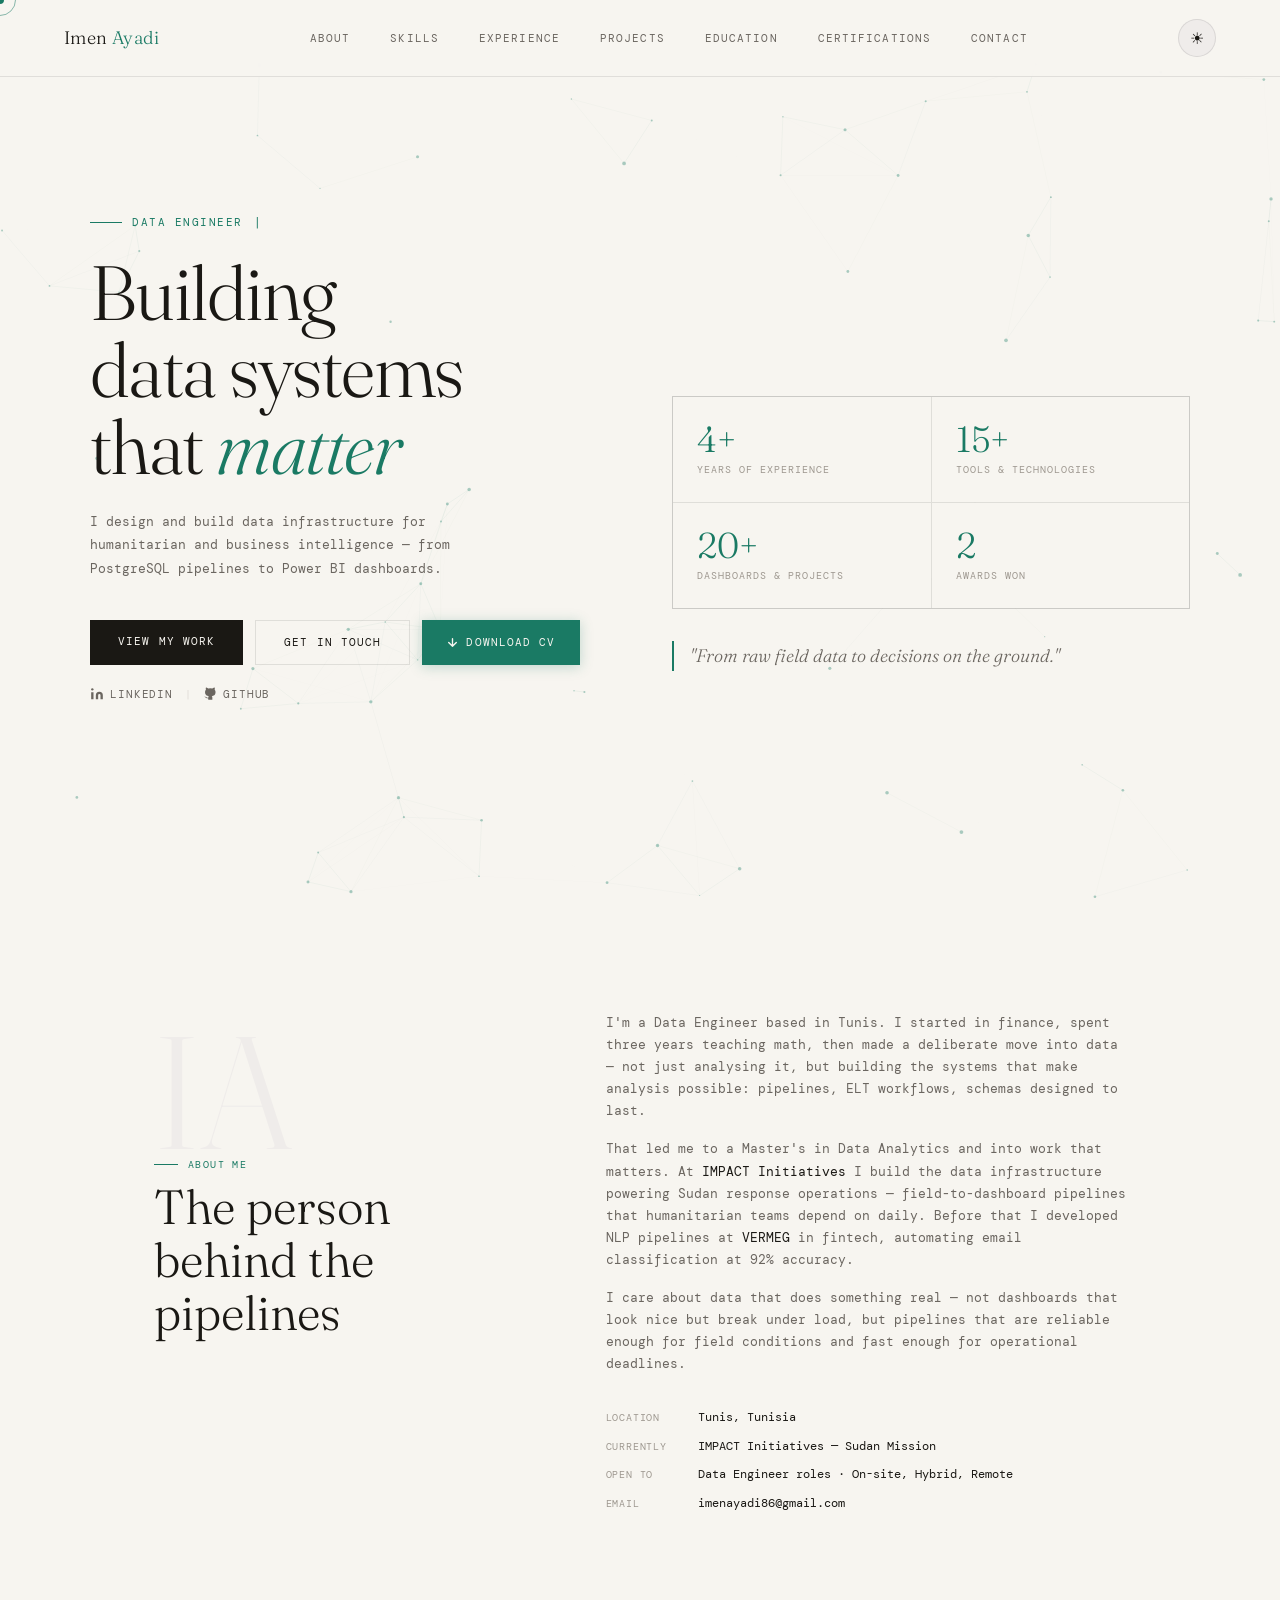
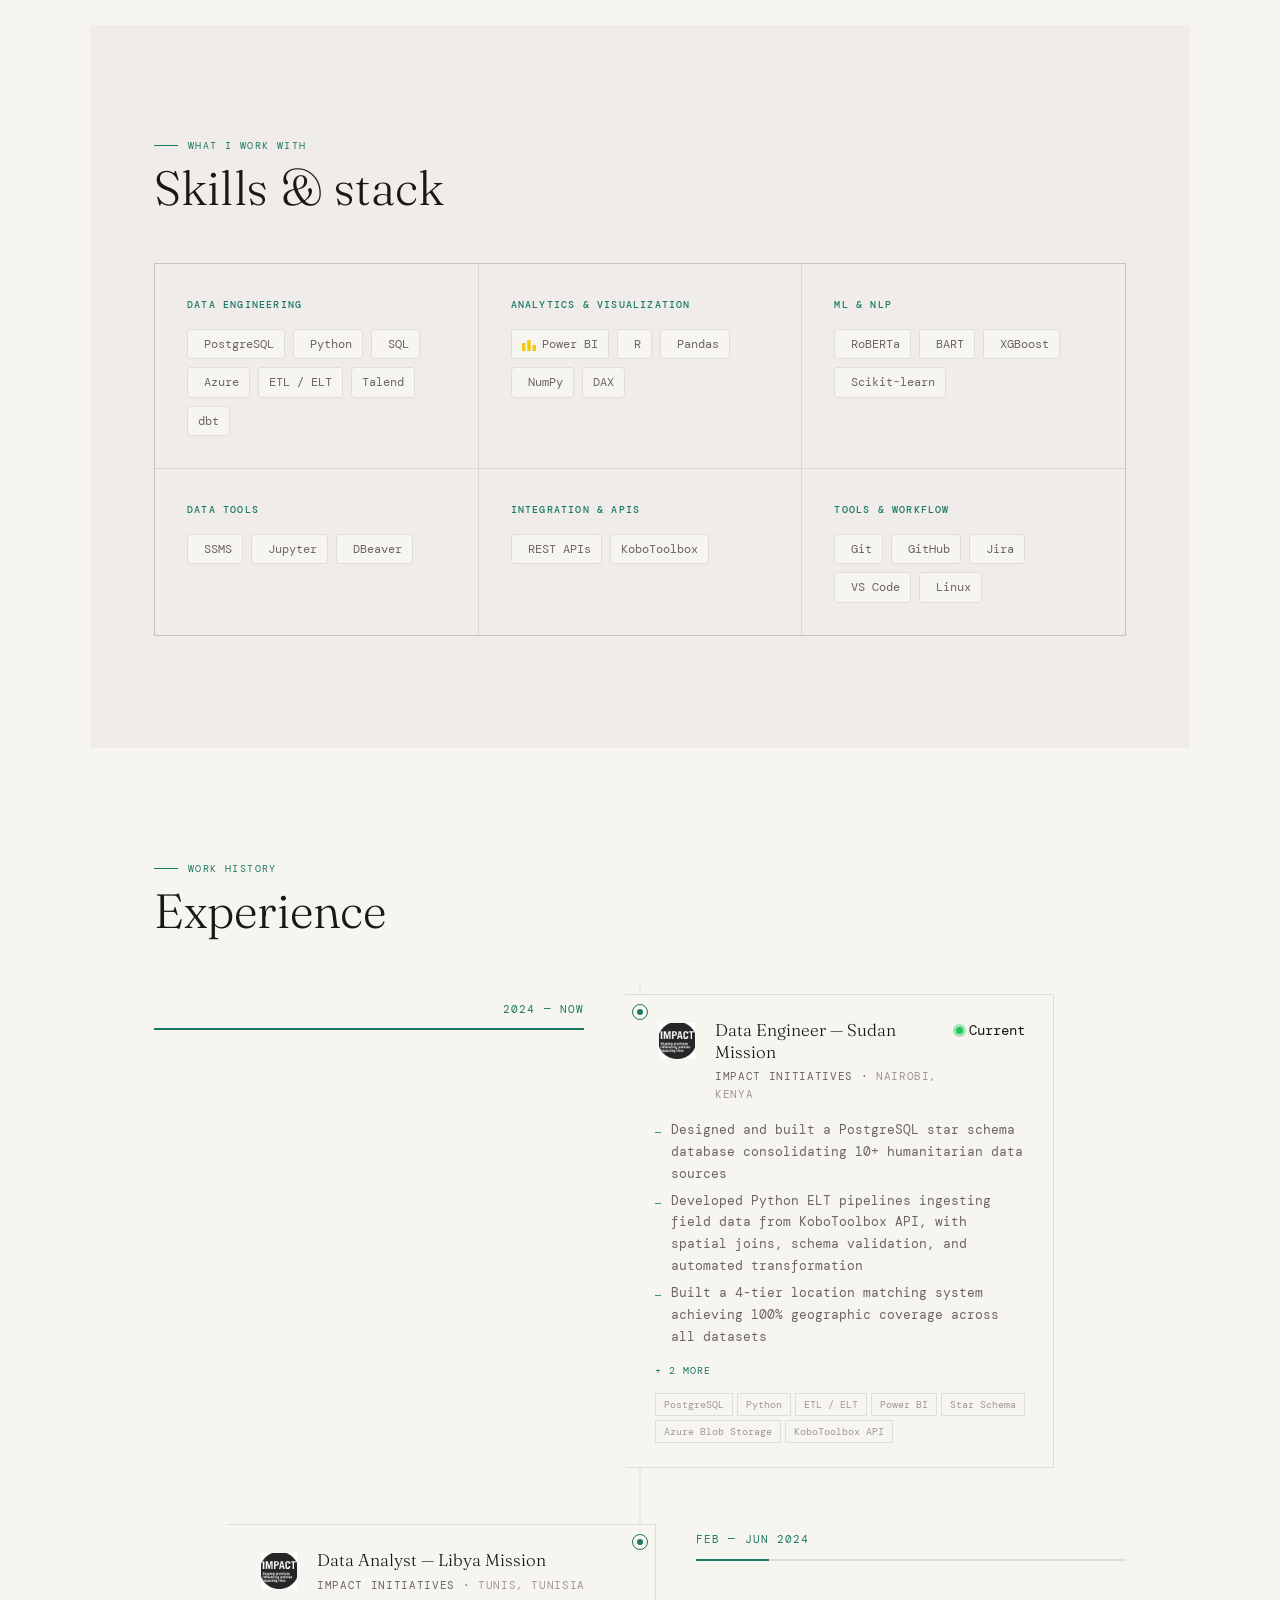
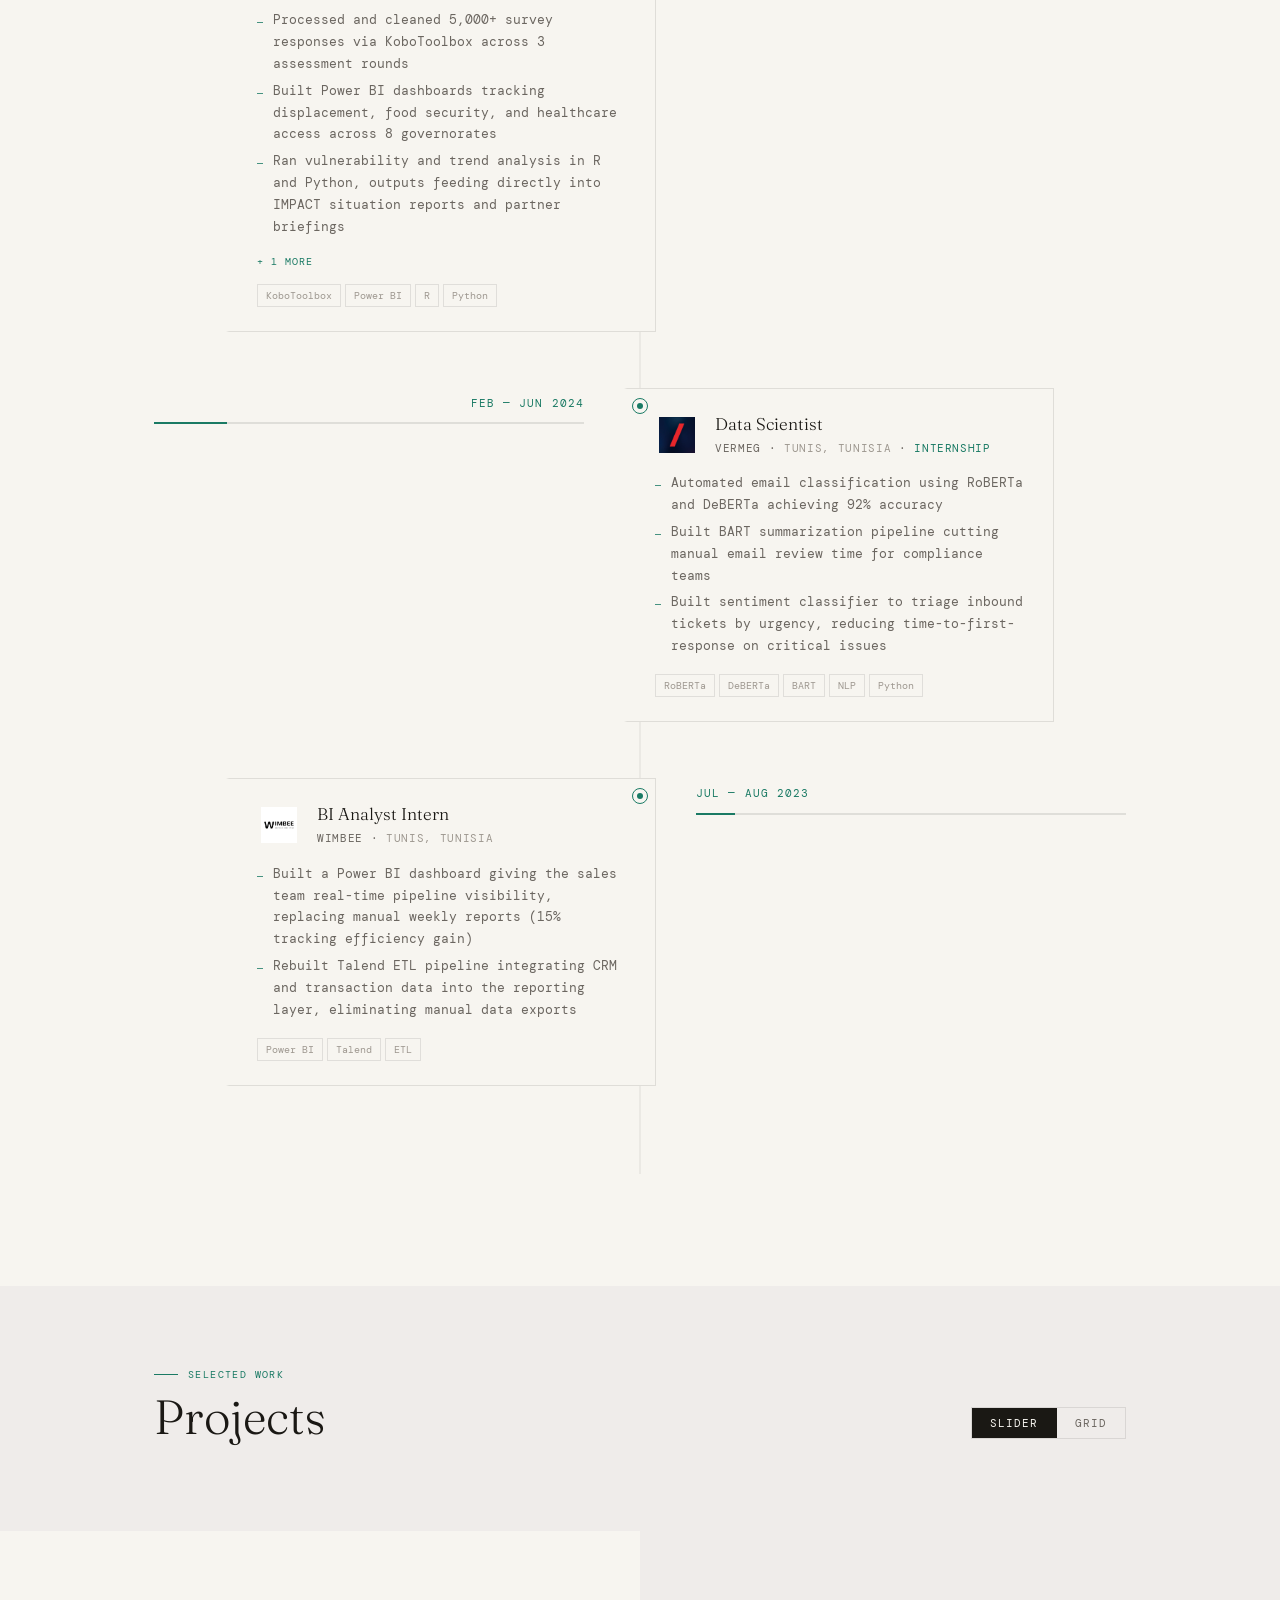
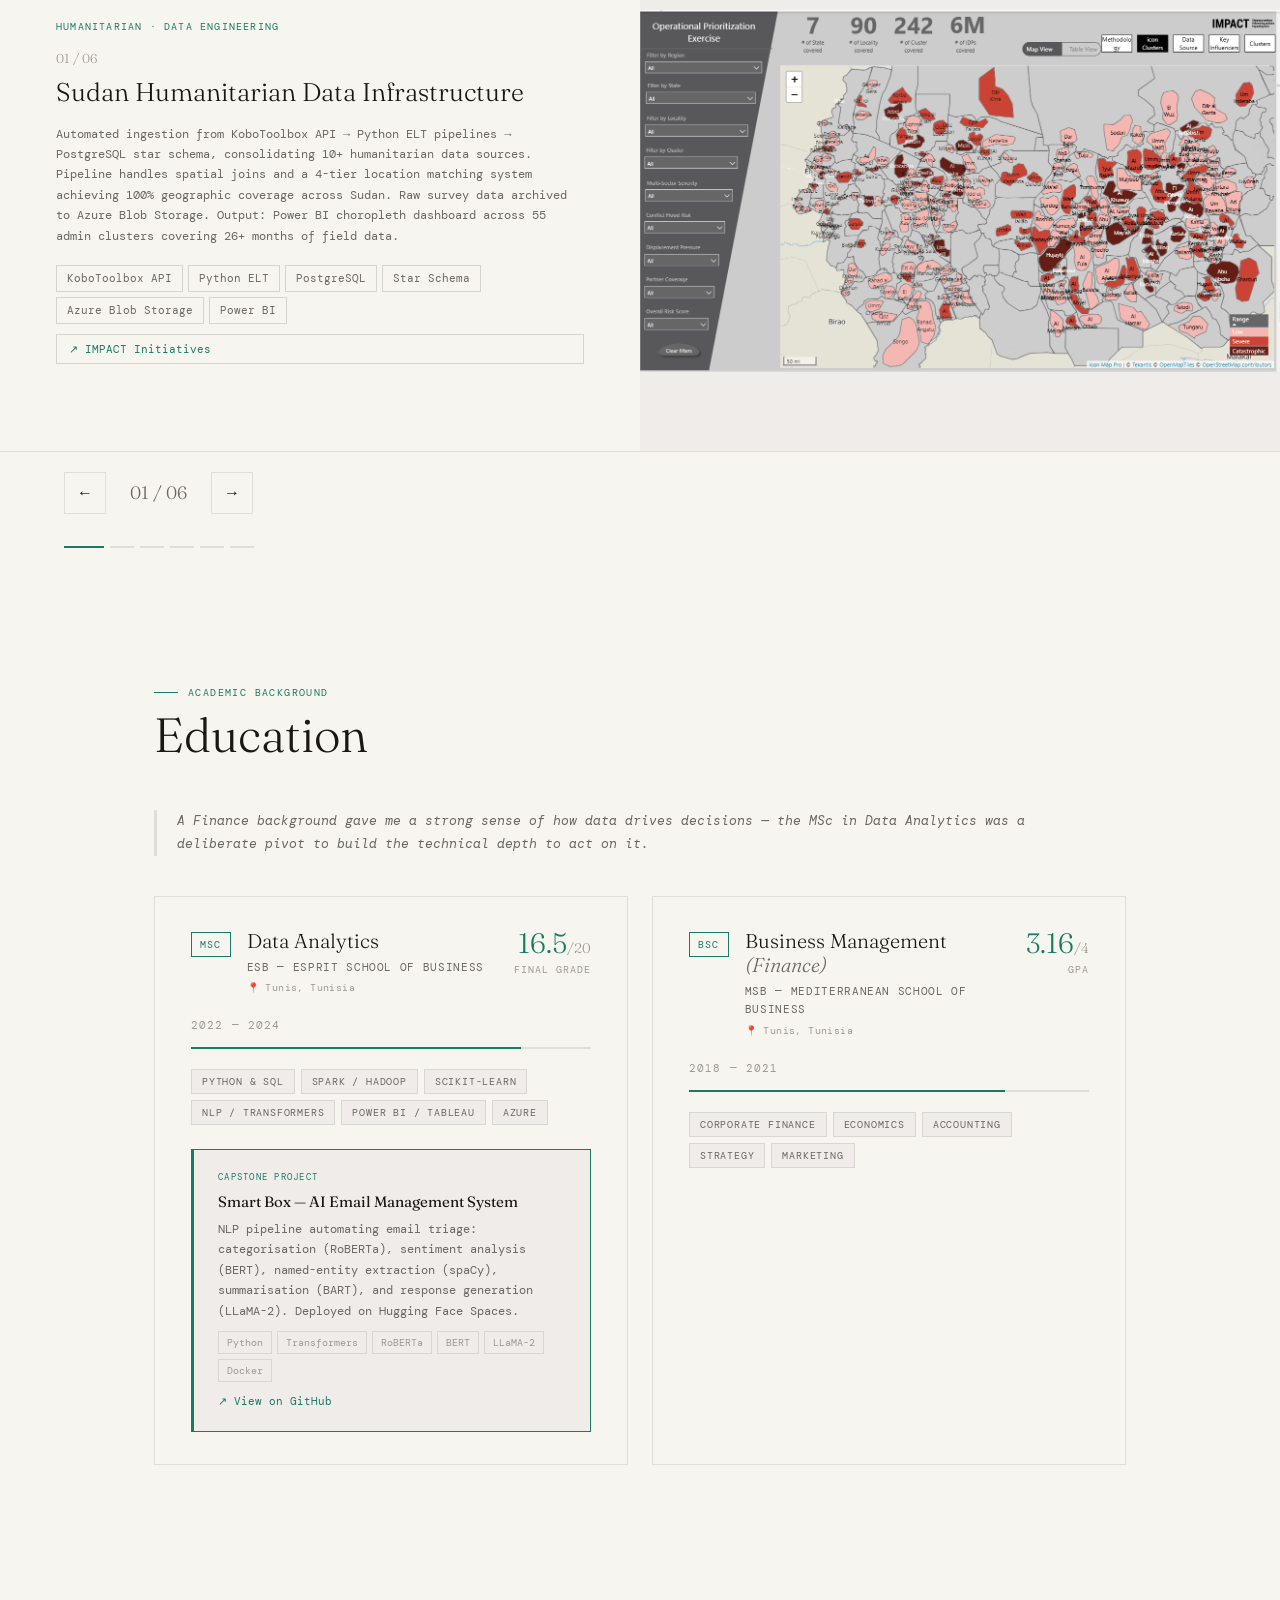
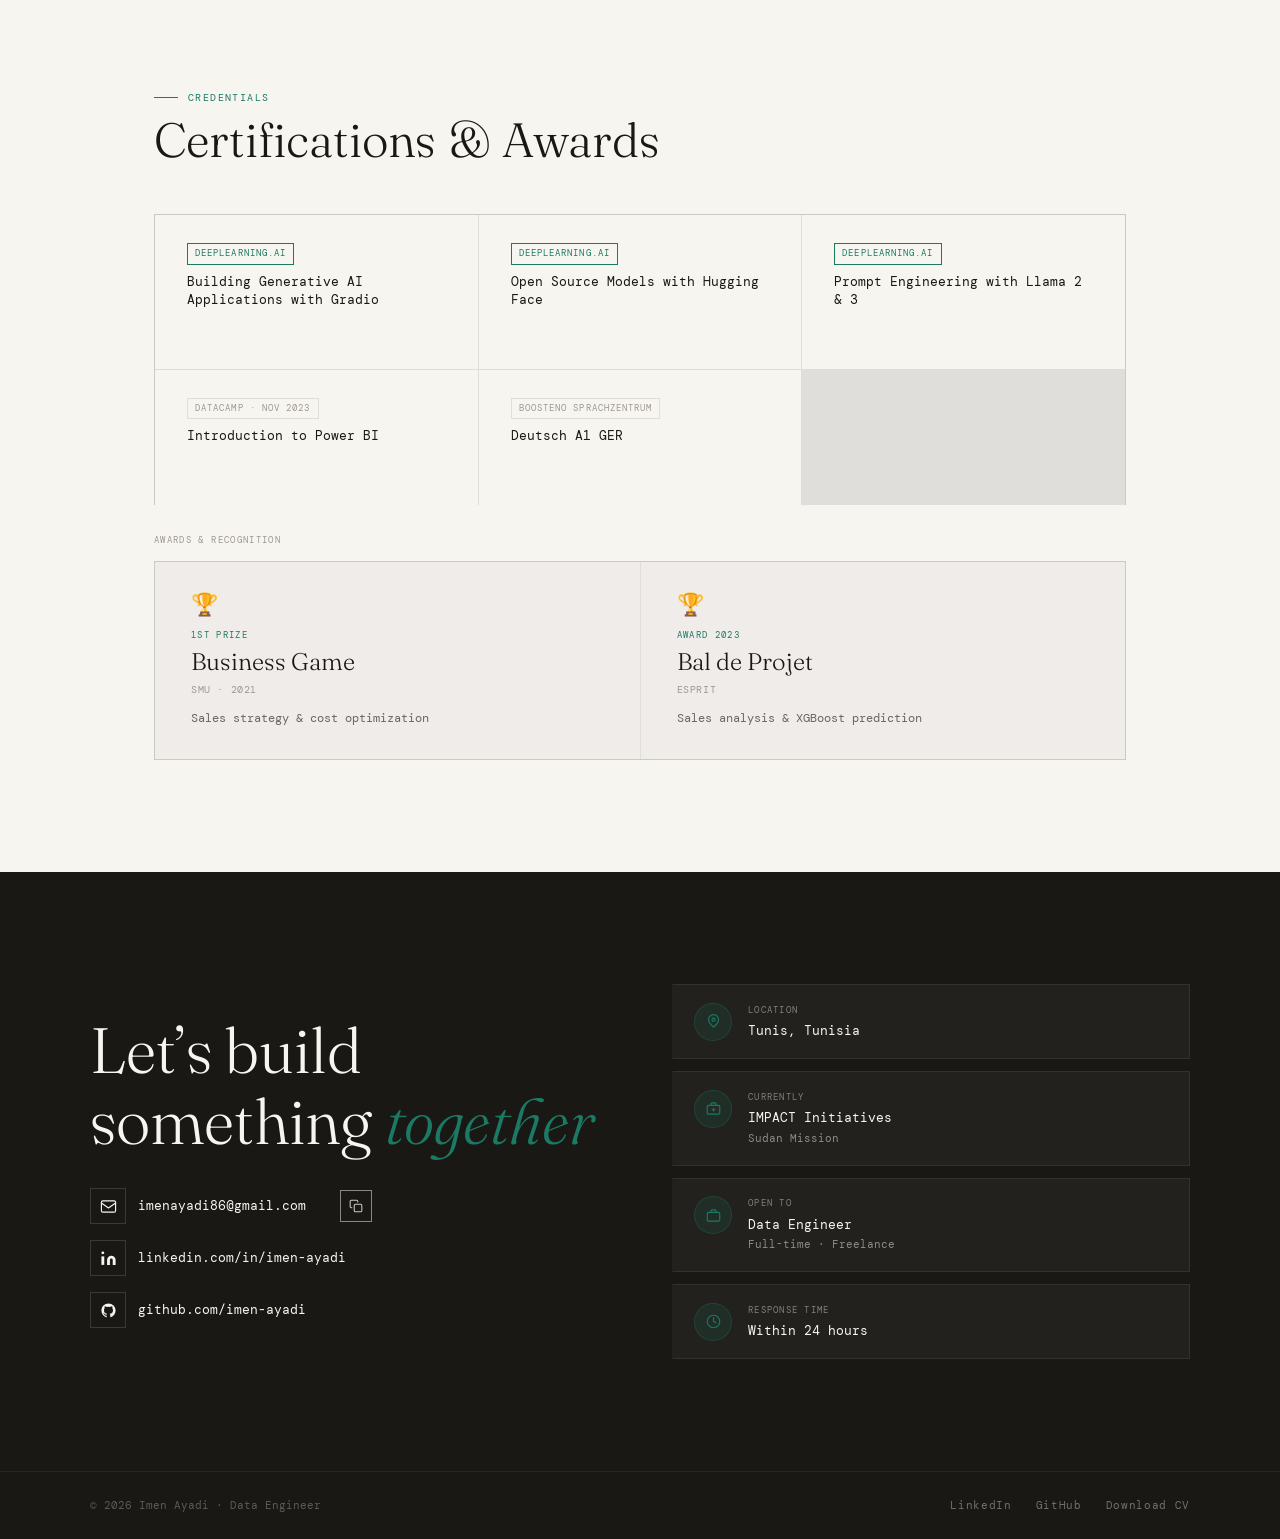
==== index.html @ 1576306e "Add improved HTML CV + fix footer download link Rewrote CV for Data Engineer roles: - Added profile " ====
﻿<!DOCTYPE html>
<html lang="en" data-theme="light">
<head>
<meta charset="UTF-8">
<meta name="viewport" content="width=device-width, initial-scale=1.0">
<title>Imen Ayadi — Data Engineer</title>

<!-- SEO -->
<meta name="description" content="Imen Ayadi — Data Engineer specializing in data pipelines, ETL, and humanitarian tech. Open to full-time and freelance opportunities.">
<meta name="keywords" content="Data Engineer, ETL, Apache Spark, Airflow, dbt, Python, SQL, Tunisia, Imen Ayadi">
<meta name="author" content="Imen Ayadi">
<link rel="sitemap" href="/sitemap.xml" type="application/xml">
<link rel="canonical" href="https://imen-ayadi.github.io">
<link rel="icon" href="assets/favicon.svg" type="image/svg+xml">

<!-- Open Graph (LinkedIn, Facebook, WhatsApp) -->
<meta property="og:type" content="website">
<meta property="og:url" content="https://imen-ayadi.github.io">
<meta property="og:title" content="Imen Ayadi — Data Engineer">
<meta property="og:description" content="Data Engineer specializing in pipelines, ETL & humanitarian tech. Open to full-time and freelance opportunities.">
<meta property="og:image" content="https://imen-ayadi.github.io/og-preview.png">
<meta property="og:image:width" content="1200">
<meta property="og:image:height" content="630">
<meta property="og:locale" content="en_US">
<meta property="og:site_name" content="Imen Ayadi Portfolio">

<!-- Twitter Card -->
<meta name="twitter:card" content="summary_large_image">
<meta name="twitter:title" content="Imen Ayadi — Data Engineer">
<meta name="twitter:description" content="Data Engineer specializing in pipelines, ETL & humanitarian tech. Open to full-time and freelance opportunities.">
<meta name="twitter:image" content="https://imen-ayadi.github.io/og-preview.png">
<link rel="preconnect" href="https://fonts.googleapis.com">
<link href="https://fonts.googleapis.com/css2?family=Fraunces:ital,opsz,wght@0,9..144,300;0,9..144,400;1,9..144,300&family=DM+Mono:wght@300;400&display=swap" rel="stylesheet">



<link rel="stylesheet" href="assets/style.css">
<link rel="stylesheet" href="https://cdn.jsdelivr.net/gh/devicons/devicon@v2.16.0/devicon.min.css">
<script type="application/ld+json">
{
  "@context": "https://schema.org",
  "@type": "Person",
  "name": "Imen Ayadi",
  "jobTitle": "Data Engineer",
  "url": "https://imen-ayadi.github.io",
  "sameAs": [
    "https://www.linkedin.com/in/imen-ayadi-29255617a/",
    "https://github.com/imen-ayadi"
  ],
  "address": {
    "@type": "PostalAddress",
    "addressLocality": "Tunis",
    "addressCountry": "TN"
  },
  "knowsAbout": ["Data Engineering", "ETL", "PostgreSQL", "Python", "Apache Spark", "dbt", "Power BI", "Azure", "Airflow"]
}
</script>
</head>
<body>

<div class="cursor" id="cursor"></div>
<div class="cursor-ring" id="cursorRing"></div>

<nav>
  <a href="#home" class="nav-logo">Imen <span>Ayadi</span></a>
  <ul class="nav-links">
    <li><a href="#about">About</a></li>
    <li><a href="#skills">Skills</a></li>
    <li><a href="#experience">Experience</a></li>
    <li><a href="#projects">Projects</a></li>
    <li><a href="#education">Education</a></li>
        <li><a href="#certifications">Certifications</a></li>
    <li><a href="#contact">Contact</a></li>
  </ul>
<div class="nav-actions">
  <button class="theme-btn" id="theme-btn" aria-label="Toggle dark mode" title="Toggle dark/light mode">☀</button>
  <button class="hamburger" id="hamburger" aria-label="Toggle navigation">
    <span></span><span></span><span></span>
  </button>
</div>
</nav>

<!-- HOME -->
<section id="home">
  <canvas id="hero-canvas"></canvas>
  <div class="hero-grid">
    <div class="hero-left">
      <div class="hero-eyebrow"><span id="typewriter"></span><span class="tw-cursor">|</span></div>
      <h1 class="hero-name">Building<br>data systems<br>that <em>matter</em></h1>
      <p class="hero-desc">I design and build data infrastructure for humanitarian and business intelligence — from PostgreSQL pipelines to Power BI dashboards.</p>
      <div class="hero-btns">
        <a href="#experience" class="btn-primary">View my work</a>
        <a href="#contact" class="btn-outline">Get in touch</a>
        <a href="assets/resume.pdf" download="Imen_Ayadi_CV.pdf" class="btn-cv">
          <svg class="cv-arrow" width="13" height="13" viewBox="0 0 24 24" fill="none" stroke="currentColor" stroke-width="2.5" stroke-linecap="round" stroke-linejoin="round"><path d="M12 5v14M5 12l7 7 7-7"/></svg>
          Download CV
        </a>
      </div>
      <div style="display:flex;gap:12px;margin-top:1.25rem;align-items:center;">
        <a href="https://www.linkedin.com/in/imen-ayadi-29255617a/" target="_blank" rel="noopener" aria-label="LinkedIn" style="display:inline-flex;align-items:center;gap:6px;font-size:11px;letter-spacing:0.08em;text-transform:uppercase;color:var(--ink2);text-decoration:none;transition:color 0.2s;" onmouseover="this.style.color='var(--teal)'" onmouseout="this.style.color='var(--ink2)'">
          <svg width="14" height="14" viewBox="0 0 24 24" fill="currentColor"><path d="M16 8a6 6 0 0 1 6 6v7h-4v-7a2 2 0 0 0-2-2 2 2 0 0 0-2 2v7h-4v-7a6 6 0 0 1 6-6z"/><rect x="2" y="9" width="4" height="12"/><circle cx="4" cy="4" r="2"/></svg>
          LinkedIn
        </a>
        <span style="color:var(--border);font-size:10px;">|</span>
        <a href="https://github.com/imen-ayadi" target="_blank" rel="noopener" aria-label="GitHub" style="display:inline-flex;align-items:center;gap:6px;font-size:11px;letter-spacing:0.08em;text-transform:uppercase;color:var(--ink2);text-decoration:none;transition:color 0.2s;" onmouseover="this.style.color='var(--teal)'" onmouseout="this.style.color='var(--ink2)'">
          <svg width="14" height="14" viewBox="0 0 24 24" fill="currentColor"><path d="M9 19c-5 1.5-5-2.5-7-3m14 6v-3.87a3.37 3.37 0 0 0-.94-2.61c3.14-.35 6.44-1.54 6.44-7A5.44 5.44 0 0 0 20 4.77 5.07 5.07 0 0 0 19.91 1S18.73.65 16 2.48a13.38 13.38 0 0 0-7 0C6.27.65 5.09 1 5.09 1A5.07 5.07 0 0 0 5 4.77a5.44 5.44 0 0 0-1.5 3.78c0 5.42 3.3 6.61 6.44 7A3.37 3.37 0 0 0 9 18.13V22"/></svg>
          GitHub
        </a>
      </div>
    </div>
    <div class="hero-right">
      <div class="hero-stats">
        <div class="stat-box">
          <div class="stat-num"><span class="counter" data-target="4" data-suffix="+">0</span></div>
          <div class="stat-label">Years of experience</div>
        </div>
        <div class="stat-box">
          <div class="stat-num"><span class="counter" data-target="15" data-suffix="+">0</span></div>
          <div class="stat-label">Tools &amp; technologies</div>
        </div>
        <div class="stat-box">
          <div class="stat-num"><span class="counter" data-target="20" data-suffix="+">0</span></div>
          <div class="stat-label">Dashboards &amp; projects</div>
        </div>
        <div class="stat-box">
          <div class="stat-num"><span class="counter" data-target="2">0</span></div>
          <div class="stat-label">Awards won</div>
        </div>
      </div>
      <p class="hero-tagline">"From raw field data to decisions on the ground."</p>
    </div>
  </div>
</section>

<!-- ABOUT -->
<section id="about">
  <div class="about-grid">
    <div class="about-left reveal">
      <div class="about-initial">IA</div>
      <div class="section-header">
        <div class="section-eyebrow">About me</div>
        <h2 class="section-title">The person behind the pipelines</h2>
      </div>
    </div>
    <div class="about-text reveal">
      <p>I'm a Data Engineer based in Tunis. I started in finance, spent three years teaching math, then made a deliberate move into data — not just analysing it, but building the systems that make analysis possible: pipelines, ELT workflows, schemas designed to last.</p>
      <p>That led me to a Master's in Data Analytics and into work that matters. At <strong>IMPACT Initiatives</strong> I build the data infrastructure powering Sudan response operations — field-to-dashboard pipelines that humanitarian teams depend on daily. Before that I developed NLP pipelines at <strong>VERMEG</strong> in fintech, automating email classification at 92% accuracy.</p>
      <p>I care about data that does something real — not dashboards that look nice but break under load, but pipelines that are reliable enough for field conditions and fast enough for operational deadlines.</p>
      <div class="about-details">
        <div class="about-detail"><span class="about-detail-label">Location</span><span class="about-detail-val">Tunis, Tunisia</span></div>
        <div class="about-detail"><span class="about-detail-label">Currently</span><span class="about-detail-val">IMPACT Initiatives — Sudan Mission</span></div>
        <div class="about-detail"><span class="about-detail-label">Open to</span><span class="about-detail-val">Data Engineer roles · On-site, Hybrid, Remote</span></div>
        <div class="about-detail"><span class="about-detail-label">Email</span><span class="about-detail-val">imenayadi86@gmail.com</span></div>
      </div>
    </div>
  </div>
</section>

<!-- SKILLS -->
<section id="skills" style="background:var(--bg2);padding:7rem 4rem;">
  <div style="max-width:1100px;margin:0 auto;">
    <div class="section-header reveal">
      <div class="section-eyebrow">What I work with</div>
      <h2 class="section-title">Skills &amp; stack</h2>
    </div>
    
    <div style="display:grid;grid-template-columns:repeat(3,1fr);gap:1px;background:var(--border);border:0.5px solid var(--border);" class="reveal">

      <div class="sk-group">
        <div class="sk-label">Data Engineering</div>
        <div class="sk-tags">
          <span class="sk-tag"><i class="devicon-postgresql-plain colored"></i>PostgreSQL</span>
          <span class="sk-tag"><i class="devicon-python-plain colored"></i>Python</span>
          <span class="sk-tag"><i class="devicon-mysql-plain colored"></i>SQL</span>
          <span class="sk-tag"><i class="devicon-azure-plain colored"></i>Azure</span>
          <span class="sk-tag">ETL / ELT</span>
          <span class="sk-tag">Talend</span>
          <span class="sk-tag">dbt</span>
        </div>
      </div>

      <div class="sk-group">
        <div class="sk-label">Analytics &amp; Visualization</div>
        <div class="sk-tags">
          <span class="sk-tag"><svg width="14" height="14" viewBox="0 0 14 14" fill="none" style="flex-shrink:0"><rect x="0" y="6" width="3.5" height="8" rx="0.5" fill="#F2C811"/><rect x="5.25" y="3" width="3.5" height="11" rx="0.5" fill="#F2C811"/><rect x="10.5" y="8" width="3.5" height="6" rx="0.5" fill="#F2C811"/></svg>Power BI</span>
          <span class="sk-tag"><i class="devicon-r-plain colored"></i>R</span>
          <span class="sk-tag"><i class="devicon-pandas-plain colored"></i>Pandas</span>
          <span class="sk-tag"><i class="devicon-numpy-plain colored"></i>NumPy</span>
          <span class="sk-tag">DAX</span>
        </div>
      </div>

      <div class="sk-group">
        <div class="sk-label">ML &amp; NLP</div>
        <div class="sk-tags">
          <span class="sk-tag"><i class="devicon-pytorch-plain colored"></i>RoBERTa</span>
          <span class="sk-tag"><i class="devicon-pytorch-plain colored"></i>BART</span>
          <span class="sk-tag"><i class="devicon-python-plain colored"></i>XGBoost</span>
          <span class="sk-tag"><i class="devicon-scikitlearn-plain colored"></i>Scikit-learn</span>
        </div>
      </div>

      <div class="sk-group">
        <div class="sk-label">Data Tools</div>
        <div class="sk-tags">
          <span class="sk-tag"><i class="devicon-microsoftsqlserver-plain colored"></i>SSMS</span>
          <span class="sk-tag"><i class="devicon-jupyter-plain colored"></i>Jupyter</span>
          <span class="sk-tag"><i class="devicon-dbeaver-plain colored"></i>DBeaver</span>
        </div>
      </div>

      <div class="sk-group">
        <div class="sk-label">Integration &amp; APIs</div>
        <div class="sk-tags">
          <span class="sk-tag"><i class="devicon-fastapi-plain colored"></i>REST APIs</span>
          <span class="sk-tag">KoboToolbox</span>
        </div>
      </div>

      <div class="sk-group">
        <div class="sk-label">Tools &amp; Workflow</div>
        <div class="sk-tags">
          <span class="sk-tag"><i class="devicon-git-plain colored"></i>Git</span>
          <span class="sk-tag"><i class="devicon-github-original"></i>GitHub</span>
          <span class="sk-tag"><i class="devicon-jira-plain colored"></i>Jira</span>
          <span class="sk-tag"><i class="devicon-vscode-plain colored"></i>VS Code</span>
          <span class="sk-tag"><i class="devicon-linux-plain"></i>Linux</span>
        </div>
      </div>

    </div>
  </div>
</section>


<!-- EXPERIENCE -->
<section id="experience">
  <div class="section-header reveal">
    <div class="section-eyebrow">Work history</div>
    <h2 class="section-title">Experience</h2>
  </div>

  <!-- TIMELINE VIEW -->
  <div class="exp-timeline" id="exp-timeline">
    <!-- spine -->
    <div class="tl-spine"></div>
    <div class="tl-spine-fill" id="tl-fill"></div>

    <!-- Entry 1 -->
    <div class="tl-entry tl-right reveal">
      <div class="tl-dot">
        <div class="tl-dot-inner"></div>
      </div>
      <div class="tl-year">2024 — Now<div class="tl-duration"><div class="tl-duration-fill" style="--dur-pct:100%"></div></div></div>
      <div class="tl-card">
        <div class="tl-card-header">
          <div class="tl-monogram"><img loading="lazy" src="assets/images/logo-impact.jpg" alt="IMPACT Initiatives"></div>
          <div class="tl-card-title-block">
            <div class="tl-card-title">Data Engineer — Sudan Mission</div>
            <div class="tl-card-org">IMPACT Initiatives &middot; <span class="tl-loc">Nairobi, Kenya</span></div>
          </div>
          <div class="exp-badge"><span class="exp-badge-pulse"></span>Current</div>
        </div>
        <ul class="tl-bullets">
          <li>Designed and built a PostgreSQL star schema database consolidating 10+ humanitarian data sources</li>
          <li>Developed Python ELT pipelines ingesting field data from KoboToolbox API, with spatial joins, schema validation, and automated transformation</li>
          <li>Built a 4-tier location matching system achieving 100% geographic coverage across all datasets</li>
          <li>Created 10+ fact &amp; dimension views supporting 26+ months of time-series field data</li>
          <li>Delivered Power BI dashboard used by humanitarian teams to track displacement and service gaps across 55 admin clusters</li>
        </ul>
        <div class="exp-tags">
          <span class="exp-tag">PostgreSQL</span><span class="exp-tag">Python</span><span class="exp-tag">ETL / ELT</span><span class="exp-tag">Power BI</span><span class="exp-tag">Star Schema</span><span class="exp-tag">Azure Blob Storage</span><span class="exp-tag">KoboToolbox API</span>
        </div>
      </div>
    </div>

    <!-- Entry 2 -->
    <div class="tl-entry tl-left reveal">
      <div class="tl-dot">
        <div class="tl-dot-inner"></div>
      </div>
      <div class="tl-year">Feb — Jun 2024<div class="tl-duration"><div class="tl-duration-fill" style="--dur-pct:17%"></div></div></div>
      <div class="tl-card">
        <div class="tl-card-header">
          <div class="tl-monogram"><img loading="lazy" src="assets/images/logo-impact-libya.jpg" alt="IMPACT Initiatives"></div>
          <div class="tl-card-title-block">
            <div class="tl-card-title">Data Analyst — Libya Mission</div>
            <div class="tl-card-org">IMPACT Initiatives &middot; <span class="tl-loc">Tunis, Tunisia</span></div>
          </div>
        </div>
        <ul class="tl-bullets">
          <li>Processed and cleaned 5,000+ survey responses via KoboToolbox across 3 assessment rounds</li>
          <li>Built Power BI dashboards tracking displacement, food security, and healthcare access across 8 governorates</li>
          <li>Ran vulnerability and trend analysis in R and Python, outputs feeding directly into IMPACT situation reports and partner briefings</li>
          <li>Trained 5+ partner organizations on KoboToolbox and data quality best practices</li>
        </ul>
        <div class="exp-tags">
          <span class="exp-tag">KoboToolbox</span><span class="exp-tag">Power BI</span><span class="exp-tag">R</span><span class="exp-tag">Python</span>
        </div>
      </div>
    </div>

    <!-- Entry 3 -->
    <div class="tl-entry tl-right reveal">
      <div class="tl-dot">
        <div class="tl-dot-inner"></div>
      </div>
      <div class="tl-year">Feb — Jun 2024<div class="tl-duration"><div class="tl-duration-fill" style="--dur-pct:17%"></div></div></div>
      <div class="tl-card">
        <div class="tl-card-header">
          <div class="tl-monogram"><img loading="lazy" src="assets/images/logo-vermeg.jpg" alt="VERMEG"></div>
          <div class="tl-card-title-block">
            <div class="tl-card-title">Data Scientist</div>
            <div class="tl-card-org">VERMEG &middot; <span class="tl-loc">Tunis, Tunisia</span> &middot; <span style="color:var(--teal)">Internship</span></div>
          </div>
        </div>
        <ul class="tl-bullets">
          <li>Automated email classification using RoBERTa and DeBERTa achieving 92% accuracy</li>
          <li>Built BART summarization pipeline cutting manual email review time for compliance teams</li>
          <li>Built sentiment classifier to triage inbound tickets by urgency, reducing time-to-first-response on critical issues</li>
        </ul>
        <div class="exp-tags">
          <span class="exp-tag">RoBERTa</span><span class="exp-tag">DeBERTa</span><span class="exp-tag">BART</span><span class="exp-tag">NLP</span><span class="exp-tag">Python</span>
        </div>
      </div>
    </div>

    <!-- Entry 4 -->
    <div class="tl-entry tl-left reveal">
      <div class="tl-dot">
        <div class="tl-dot-inner"></div>
      </div>
      <div class="tl-year">Jul — Aug 2023<div class="tl-duration"><div class="tl-duration-fill" style="--dur-pct:9%"></div></div></div>
      <div class="tl-card">
        <div class="tl-card-header">
          <div class="tl-monogram"><img loading="lazy" src="assets/images/logo-esprit.png" alt="Wimbee"></div>
          <div class="tl-card-title-block">
            <div class="tl-card-title">BI Analyst Intern</div>
            <div class="tl-card-org">Wimbee &middot; <span class="tl-loc">Tunis, Tunisia</span></div>
          </div>
        </div>
        <ul class="tl-bullets">
          <li>Built a Power BI dashboard giving the sales team real-time pipeline visibility, replacing manual weekly reports (15% tracking efficiency gain)</li>
          <li>Rebuilt Talend ETL pipeline integrating CRM and transaction data into the reporting layer, eliminating manual data exports</li>
        </ul>
        <div class="exp-tags">
          <span class="exp-tag">Power BI</span><span class="exp-tag">Talend</span><span class="exp-tag">ETL</span>
        </div>
      </div>
    </div>

  </div><!-- /timeline -->

</section>



<!-- PROJECTS -->
<section id="projects" style="padding:0;max-width:100%;background:var(--bg2);">
  <div style="max-width:1100px;margin:0 auto;padding:5rem 4rem 2.5rem;">
    <div class="section-header reveal" style="display:flex;align-items:flex-end;justify-content:space-between;flex-wrap:wrap;gap:1rem;">
      <div>
        <div class="section-eyebrow">Selected work</div>
        <h2 class="section-title">Projects</h2>
      </div>
      <div id="proj-view-btns" style="display:flex;gap:0;border:1px solid var(--border);margin-bottom:0.25rem;">
        <button id="view-slider" onclick="setProjectView('slider')" style="font-family:'DM Mono',monospace;font-size:11px;letter-spacing:0.1em;text-transform:uppercase;padding:8px 18px;border:none;background:var(--ink);color:var(--bg);cursor:pointer;transition:background 0.2s,color 0.2s;">Slider</button>
        <button id="view-grid" onclick="setProjectView('grid')" style="font-family:'DM Mono',monospace;font-size:11px;letter-spacing:0.1em;text-transform:uppercase;padding:8px 18px;border:none;background:none;color:var(--ink2);cursor:pointer;transition:background 0.2s,color 0.2s;">Grid</button>
      </div>
    </div>
  </div>
  <div style="position:relative;width:100vw;max-width:100%;overflow:hidden;" class="reveal">
    <div id="ps-track" style="display:flex;flex-wrap:nowrap;transition:transform 0.65s cubic-bezier(0.77,0,0.175,1);will-change:transform;width:100%;">
<div style="width:100vw;max-width:100%;flex-shrink:0;display:grid;grid-template-columns:1fr 1fr;height:520px;overflow:hidden;">
      <div style="padding:3rem 3.5rem;display:flex;flex-direction:column;justify-content:center;background:var(--bg);overflow:hidden;">
        <div style="font-size:10px;letter-spacing:0.12em;text-transform:uppercase;color:var(--teal);margin-bottom:0.75rem;">Humanitarian · Data Engineering</div>
        <div style="font-family:Fraunces,serif;font-size:13px;font-weight:300;color:var(--ink3);margin-bottom:0.5rem;">01 / 06</div>
        <h3 style="font-family:Fraunces,serif;font-size:clamp(20px,2vw,30px);font-weight:300;line-height:1.2;margin-bottom:1rem;color:var(--ink);">Sudan Humanitarian Data Infrastructure</h3>
        <p style="font-size:12px;color:var(--ink2);line-height:1.7;margin-bottom:1.2rem;">Automated ingestion from KoboToolbox API → Python ELT pipelines → PostgreSQL star schema, consolidating 10+ humanitarian data sources. Pipeline handles spatial joins and a 4-tier location matching system achieving 100% geographic coverage across Sudan. Raw survey data archived to Azure Blob Storage. Output: Power BI choropleth dashboard across 55 admin clusters covering 26+ months of field data.</p>
        <div style="display:flex;flex-wrap:wrap;gap:5px;"><span style="font-size:11px;padding:3px 10px;border:1px solid rgba(26,24,20,0.15);color:var(--ink2);">KoboToolbox API</span><span style="font-size:11px;padding:3px 10px;border:1px solid rgba(26,24,20,0.15);color:var(--ink2);">Python ELT</span><span style="font-size:11px;padding:3px 10px;border:1px solid rgba(26,24,20,0.15);color:var(--ink2);">PostgreSQL</span><span style="font-size:11px;padding:3px 10px;border:1px solid rgba(26,24,20,0.15);color:var(--ink2);">Star Schema</span><span style="font-size:11px;padding:3px 10px;border:1px solid rgba(26,24,20,0.15);color:var(--ink2);">Azure Blob Storage</span><span style="font-size:11px;padding:3px 10px;border:1px solid rgba(26,24,20,0.15);color:var(--ink2);">Power BI</span></div>
        <a href="https://www.impact-initiatives.org" target="_blank" rel="noopener" style="display:inline-flex;align-items:center;gap:5px;font-size:11px;padding:5px 12px;border:1px solid rgba(26,24,20,0.15);color:var(--teal);text-decoration:none;margin-top:10px;transition:background 0.2s;" onmouseover="this.style.background='var(--teal-light)'" onmouseout="this.style.background='transparent'">&#8599; IMPACT Initiatives</a>
      </div>
      <div style="position:relative;overflow:hidden;background:var(--bg2);height:520px;"><img loading="lazy" class="pimg" src="assets/images/proj-impact-img1.png" style="position:absolute;inset:0;width:100%;height:100%;object-fit:contain;background:var(--bg2);opacity:1;transition:opacity 0.5s;"></div>
    </div>
<div style="width:100vw;max-width:100%;flex-shrink:0;display:grid;grid-template-columns:1fr 1fr;height:520px;overflow:hidden;">
      <div style="padding:3rem 3.5rem;display:flex;flex-direction:column;justify-content:center;background:var(--bg);overflow:hidden;">
        <div style="font-size:10px;letter-spacing:0.12em;text-transform:uppercase;color:var(--teal);margin-bottom:0.75rem;">Sports Analytics</div>
        <div style="font-family:Fraunces,serif;font-size:13px;font-weight:300;color:var(--ink3);margin-bottom:0.5rem;">02 / 06</div>
        <h3 style="font-family:Fraunces,serif;font-size:clamp(20px,2vw,30px);font-weight:300;line-height:1.2;margin-bottom:1rem;color:var(--ink);">Olympic Games 2024 Dashboard</h3>
        <p style="font-size:12px;color:var(--ink2);line-height:1.7;margin-bottom:1.2rem;">Interactive Power BI dashboard visualizing athlete performance, medal counts by country, and trends across the Paris 2024 Olympic Games. 3 report pages covering overview, athletes, and country analysis.</p>
        <div style="display:flex;flex-wrap:wrap;gap:5px;"><span style="font-size:11px;padding:3px 10px;border:1px solid rgba(26,24,20,0.15);color:var(--ink2);">Power BI</span><span style="font-size:11px;padding:3px 10px;border:1px solid rgba(26,24,20,0.15);color:var(--ink2);">DAX</span><span style="font-size:11px;padding:3px 10px;border:1px solid rgba(26,24,20,0.15);color:var(--ink2);">Data Modeling</span><span style="font-size:11px;padding:3px 10px;border:1px solid rgba(26,24,20,0.15);color:var(--ink2);">Bing Maps</span></div>
        <a href="https://github.com/imen-ayadi/Olympics_2024" target="_blank" rel="noopener" style="display:inline-flex;align-items:center;gap:5px;font-size:11px;padding:5px 12px;border:1px solid rgba(26,24,20,0.15);color:var(--teal);text-decoration:none;margin-top:10px;transition:background 0.2s;" onmouseover="this.style.background='var(--teal-light)'" onmouseout="this.style.background='transparent'">&#8599; View on GitHub</a>
      </div>
      <div style="position:relative;overflow:hidden;background:var(--bg2);height:520px;"><img loading="lazy" class="pimg" src="assets/images/proj1-img1.jpg" style="position:absolute;inset:0;width:100%;height:100%;object-fit:contain;background:var(--bg2);opacity:1;transition:opacity 0.5s;"><img loading="lazy" class="pimg" src="assets/images/proj1-img2.jpg" style="position:absolute;inset:0;width:100%;height:100%;object-fit:contain;background:var(--bg2);opacity:0;transition:opacity 0.5s;"><img loading="lazy" class="pimg" src="assets/images/proj1-img3.jpg" style="position:absolute;inset:0;width:100%;height:100%;object-fit:contain;background:var(--bg2);opacity:0;transition:opacity 0.5s;"><div style="position:absolute;bottom:12px;left:50%;transform:translateX(-50%);display:flex;gap:5px;z-index:2;"><span class="pidot" data-pi="0" style="width:7px;height:7px;border-radius:50%;background:#333;opacity:1;cursor:pointer;display:inline-block;"></span><span class="pidot" data-pi="1" style="width:7px;height:7px;border-radius:50%;background:#333;opacity:0.3;cursor:pointer;display:inline-block;"></span><span class="pidot" data-pi="2" style="width:7px;height:7px;border-radius:50%;background:#333;opacity:0.3;cursor:pointer;display:inline-block;"></span></div><button class="pimg-prev" style="position:absolute;left:10px;top:50%;transform:translateY(-50%);background:rgba(0,0,0,0.2);color:#333;border:none;width:32px;height:32px;cursor:pointer;font-size:20px;z-index:2;display:flex;align-items:center;justify-content:center;">&#8249;</button><button class="pimg-next" style="position:absolute;right:10px;top:50%;transform:translateY(-50%);background:rgba(0,0,0,0.2);color:#333;border:none;width:32px;height:32px;cursor:pointer;font-size:20px;z-index:2;display:flex;align-items:center;justify-content:center;">&#8250;</button></div>
    </div>
<div style="width:100vw;max-width:100%;flex-shrink:0;display:grid;grid-template-columns:1fr 1fr;height:520px;overflow:hidden;">
      <div style="padding:3rem 3.5rem;display:flex;flex-direction:column;justify-content:center;background:var(--bg);overflow:hidden;">
        <div style="font-size:10px;letter-spacing:0.12em;text-transform:uppercase;color:var(--teal);margin-bottom:0.75rem;">Healthcare · 55K records</div>
        <div style="font-family:Fraunces,serif;font-size:13px;font-weight:300;color:var(--ink3);margin-bottom:0.5rem;">03 / 06</div>
        <h3 style="font-family:Fraunces,serif;font-size:clamp(20px,2vw,30px);font-weight:300;line-height:1.2;margin-bottom:1rem;color:var(--ink);">National Health Analysis</h3>
        <p style="font-size:12px;color:var(--ink2);line-height:1.7;margin-bottom:1.2rem;">Healthcare analytics dashboard analyzing 55,500 patient records across 10 major U.S. hospitals (2019–2024). Covers patient demographics, admissions, billing costs, medical conditions, and treatment outcomes.</p>
        <div style="display:flex;flex-wrap:wrap;gap:5px;"><span style="font-size:11px;padding:3px 10px;border:1px solid rgba(26,24,20,0.15);color:var(--ink2);">Power BI</span><span style="font-size:11px;padding:3px 10px;border:1px solid rgba(26,24,20,0.15);color:var(--ink2);">Excel</span><span style="font-size:11px;padding:3px 10px;border:1px solid rgba(26,24,20,0.15);color:var(--ink2);">DAX</span><span style="font-size:11px;padding:3px 10px;border:1px solid rgba(26,24,20,0.15);color:var(--ink2);">Power Query</span></div>
        <a href="https://github.com/imen-ayadi/-National-Health-Analysis-Power-BI-Dashboard" target="_blank" rel="noopener" style="display:inline-flex;align-items:center;gap:5px;font-size:11px;padding:5px 12px;border:1px solid rgba(26,24,20,0.15);color:var(--teal);text-decoration:none;margin-top:10px;transition:background 0.2s;" onmouseover="this.style.background='var(--teal-light)'" onmouseout="this.style.background='transparent'">&#8599; View on GitHub</a>
      </div>
      <div style="position:relative;overflow:hidden;background:var(--bg2);height:520px;"><img loading="lazy" class="pimg" src="assets/images/proj2-img1.png" style="position:absolute;inset:0;width:100%;height:100%;object-fit:contain;background:var(--bg2);opacity:1;transition:opacity 0.5s;"><img loading="lazy" class="pimg" src="assets/images/proj2-img2.png" style="position:absolute;inset:0;width:100%;height:100%;object-fit:contain;background:var(--bg2);opacity:0;transition:opacity 0.5s;"><img loading="lazy" class="pimg" src="assets/images/proj2-img3.png" style="position:absolute;inset:0;width:100%;height:100%;object-fit:contain;background:var(--bg2);opacity:0;transition:opacity 0.5s;"><div style="position:absolute;bottom:12px;left:50%;transform:translateX(-50%);display:flex;gap:5px;z-index:2;"><span class="pidot" data-pi="0" style="width:7px;height:7px;border-radius:50%;background:#333;opacity:1;cursor:pointer;display:inline-block;"></span><span class="pidot" data-pi="1" style="width:7px;height:7px;border-radius:50%;background:#333;opacity:0.3;cursor:pointer;display:inline-block;"></span><span class="pidot" data-pi="2" style="width:7px;height:7px;border-radius:50%;background:#333;opacity:0.3;cursor:pointer;display:inline-block;"></span></div><button class="pimg-prev" style="position:absolute;left:10px;top:50%;transform:translateY(-50%);background:rgba(0,0,0,0.2);color:#333;border:none;width:32px;height:32px;cursor:pointer;font-size:20px;z-index:2;display:flex;align-items:center;justify-content:center;">&#8249;</button><button class="pimg-next" style="position:absolute;right:10px;top:50%;transform:translateY(-50%);background:rgba(0,0,0,0.2);color:#333;border:none;width:32px;height:32px;cursor:pointer;font-size:20px;z-index:2;display:flex;align-items:center;justify-content:center;">&#8250;</button></div>
    </div>
<div style="width:100vw;max-width:100%;flex-shrink:0;display:grid;grid-template-columns:1fr 1fr;height:520px;overflow:hidden;">
      <div style="padding:3rem 3.5rem;display:flex;flex-direction:column;justify-content:center;background:var(--bg);overflow:hidden;">
        <div style="font-size:10px;letter-spacing:0.12em;text-transform:uppercase;color:var(--teal);margin-bottom:0.75rem;">Humanitarian</div>
        <div style="font-family:Fraunces,serif;font-size:13px;font-weight:300;color:var(--ink3);margin-bottom:0.5rem;">04 / 06</div>
        <h3 style="font-family:Fraunces,serif;font-size:clamp(20px,2vw,30px);font-weight:300;line-height:1.2;margin-bottom:1rem;color:var(--ink);">Palestine-Israel Conflict Dashboard</h3>
        <p style="font-size:12px;color:var(--ink2);line-height:1.7;margin-bottom:1.2rem;">Multi-page Power BI dashboard analyzing the Palestine-Israel conflict — covering casualties, infrastructure damage, journalists killed, geographic breakdown, and financial impact.</p>
        <div style="display:flex;flex-wrap:wrap;gap:5px;"><span style="font-size:11px;padding:3px 10px;border:1px solid rgba(26,24,20,0.15);color:var(--ink2);">Power BI</span><span style="font-size:11px;padding:3px 10px;border:1px solid rgba(26,24,20,0.15);color:var(--ink2);">DAX</span><span style="font-size:11px;padding:3px 10px;border:1px solid rgba(26,24,20,0.15);color:var(--ink2);">Data Journalism</span><span style="font-size:11px;padding:3px 10px;border:1px solid rgba(26,24,20,0.15);color:var(--ink2);">Humanitarian</span></div>
        <a href="https://github.com/imen-ayadi/Palestine-Israel-Conflict-Power-BI-Dashboard" target="_blank" rel="noopener" style="display:inline-flex;align-items:center;gap:5px;font-size:11px;padding:5px 12px;border:1px solid rgba(26,24,20,0.15);color:var(--teal);text-decoration:none;margin-top:10px;transition:background 0.2s;" onmouseover="this.style.background='var(--teal-light)'" onmouseout="this.style.background='transparent'">&#8599; View on GitHub</a>
      </div>
      <div style="position:relative;overflow:hidden;background:var(--bg2);height:520px;"><img loading="lazy" class="pimg" src="assets/images/proj3-img1.png" style="position:absolute;inset:0;width:100%;height:100%;object-fit:contain;background:var(--bg2);opacity:1;transition:opacity 0.5s;"><img loading="lazy" class="pimg" src="assets/images/proj3-img2.png" style="position:absolute;inset:0;width:100%;height:100%;object-fit:contain;background:var(--bg2);opacity:0;transition:opacity 0.5s;"><img loading="lazy" class="pimg" src="assets/images/proj3-img3.png" style="position:absolute;inset:0;width:100%;height:100%;object-fit:contain;background:var(--bg2);opacity:0;transition:opacity 0.5s;"><img loading="lazy" class="pimg" src="assets/images/proj3-img4.png" style="position:absolute;inset:0;width:100%;height:100%;object-fit:contain;background:var(--bg2);opacity:0;transition:opacity 0.5s;"><img loading="lazy" class="pimg" src="assets/images/proj3-img5.png" style="position:absolute;inset:0;width:100%;height:100%;object-fit:contain;background:var(--bg2);opacity:0;transition:opacity 0.5s;"><img loading="lazy" class="pimg" src="assets/images/proj3-img6.png" style="position:absolute;inset:0;width:100%;height:100%;object-fit:contain;background:var(--bg2);opacity:0;transition:opacity 0.5s;"><div style="position:absolute;bottom:12px;left:50%;transform:translateX(-50%);display:flex;gap:5px;z-index:2;"><span class="pidot" data-pi="0" style="width:7px;height:7px;border-radius:50%;background:#333;opacity:1;cursor:pointer;display:inline-block;"></span><span class="pidot" data-pi="1" style="width:7px;height:7px;border-radius:50%;background:#333;opacity:0.3;cursor:pointer;display:inline-block;"></span><span class="pidot" data-pi="2" style="width:7px;height:7px;border-radius:50%;background:#333;opacity:0.3;cursor:pointer;display:inline-block;"></span><span class="pidot" data-pi="3" style="width:7px;height:7px;border-radius:50%;background:#333;opacity:0.3;cursor:pointer;display:inline-block;"></span><span class="pidot" data-pi="4" style="width:7px;height:7px;border-radius:50%;background:#333;opacity:0.3;cursor:pointer;display:inline-block;"></span><span class="pidot" data-pi="5" style="width:7px;height:7px;border-radius:50%;background:#333;opacity:0.3;cursor:pointer;display:inline-block;"></span></div><button class="pimg-prev" style="position:absolute;left:10px;top:50%;transform:translateY(-50%);background:rgba(0,0,0,0.2);color:#333;border:none;width:32px;height:32px;cursor:pointer;font-size:20px;z-index:2;display:flex;align-items:center;justify-content:center;">&#8249;</button><button class="pimg-next" style="position:absolute;right:10px;top:50%;transform:translateY(-50%);background:rgba(0,0,0,0.2);color:#333;border:none;width:32px;height:32px;cursor:pointer;font-size:20px;z-index:2;display:flex;align-items:center;justify-content:center;">&#8250;</button></div>
    </div>
<div style="width:100vw;max-width:100%;flex-shrink:0;display:grid;grid-template-columns:1fr 1fr;height:520px;overflow:hidden;">
      <div style="padding:3rem 3.5rem;display:flex;flex-direction:column;justify-content:center;background:var(--bg);overflow:hidden;">
        <div style="font-size:10px;letter-spacing:0.12em;text-transform:uppercase;color:var(--teal);margin-bottom:0.75rem;">Award winner 2023</div>
        <div style="font-family:Fraunces,serif;font-size:13px;font-weight:300;color:var(--ink3);margin-bottom:0.5rem;">05 / 06</div>
        <h3 style="font-family:Fraunces,serif;font-size:clamp(20px,2vw,30px);font-weight:300;line-height:1.2;margin-bottom:1rem;color:var(--ink);">Olist Sales Analysis</h3>
        <p style="font-size:12px;color:var(--ink2);line-height:1.7;margin-bottom:1.2rem;">End-to-end e-commerce analytics on 99K+ Olist orders — ETL with Talend, star schema data warehouse, Power BI dashboards, and customer satisfaction prediction using XGBoost (88.4% accuracy).</p>
        <div style="display:flex;flex-wrap:wrap;gap:5px;"><span style="font-size:11px;padding:3px 10px;border:1px solid rgba(26,24,20,0.15);color:var(--ink2);">Power BI</span><span style="font-size:11px;padding:3px 10px;border:1px solid rgba(26,24,20,0.15);color:var(--ink2);">XGBoost</span><span style="font-size:11px;padding:3px 10px;border:1px solid rgba(26,24,20,0.15);color:var(--ink2);">Talend ETL</span><span style="font-size:11px;padding:3px 10px;border:1px solid rgba(26,24,20,0.15);color:var(--ink2);">Python</span><span style="font-size:11px;padding:3px 10px;border:1px solid rgba(26,24,20,0.15);color:var(--ink2);">ML</span></div>
        <a href="https://github.com/imen-ayadi/Olist" target="_blank" rel="noopener" style="display:inline-flex;align-items:center;gap:5px;font-size:11px;padding:5px 12px;border:1px solid rgba(26,24,20,0.15);color:var(--teal);text-decoration:none;margin-top:10px;transition:background 0.2s;" onmouseover="this.style.background='var(--teal-light)'" onmouseout="this.style.background='transparent'">&#8599; View on GitHub</a>
      </div>
      <div style="position:relative;overflow:hidden;background:var(--bg2);height:520px;"><img loading="lazy" class="pimg" src="assets/images/proj4-img1.png" style="position:absolute;inset:0;width:100%;height:100%;object-fit:contain;background:var(--bg2);opacity:1;transition:opacity 0.5s;"><img loading="lazy" class="pimg" src="assets/images/proj4-img2.png" style="position:absolute;inset:0;width:100%;height:100%;object-fit:contain;background:var(--bg2);opacity:0;transition:opacity 0.5s;"><img loading="lazy" class="pimg" src="assets/images/proj4-img3.png" style="position:absolute;inset:0;width:100%;height:100%;object-fit:contain;background:var(--bg2);opacity:0;transition:opacity 0.5s;"><img loading="lazy" class="pimg" src="assets/images/proj4-img4.png" style="position:absolute;inset:0;width:100%;height:100%;object-fit:contain;background:var(--bg2);opacity:0;transition:opacity 0.5s;"><img loading="lazy" class="pimg" src="assets/images/proj4-img5.png" style="position:absolute;inset:0;width:100%;height:100%;object-fit:contain;background:var(--bg2);opacity:0;transition:opacity 0.5s;"><img loading="lazy" class="pimg" src="assets/images/proj4-img6.png" style="position:absolute;inset:0;width:100%;height:100%;object-fit:contain;background:var(--bg2);opacity:0;transition:opacity 0.5s;"><img loading="lazy" class="pimg" src="assets/images/proj4-img7.png" style="position:absolute;inset:0;width:100%;height:100%;object-fit:contain;background:var(--bg2);opacity:0;transition:opacity 0.5s;"><img loading="lazy" class="pimg" src="assets/images/proj4-img8.png" style="position:absolute;inset:0;width:100%;height:100%;object-fit:contain;background:var(--bg2);opacity:0;transition:opacity 0.5s;"><img loading="lazy" class="pimg" src="assets/images/proj4-img9.png" style="position:absolute;inset:0;width:100%;height:100%;object-fit:contain;background:var(--bg2);opacity:0;transition:opacity 0.5s;"><img loading="lazy" class="pimg" src="assets/images/proj4-img10.png" style="position:absolute;inset:0;width:100%;height:100%;object-fit:contain;background:var(--bg2);opacity:0;transition:opacity 0.5s;"><img loading="lazy" class="pimg" src="assets/images/proj4-img11.png" style="position:absolute;inset:0;width:100%;height:100%;object-fit:contain;background:var(--bg2);opacity:0;transition:opacity 0.5s;"><div style="position:absolute;bottom:12px;left:50%;transform:translateX(-50%);display:flex;gap:5px;z-index:2;"><span class="pidot" data-pi="0" style="width:7px;height:7px;border-radius:50%;background:#333;opacity:1;cursor:pointer;display:inline-block;"></span><span class="pidot" data-pi="1" style="width:7px;height:7px;border-radius:50%;background:#333;opacity:0.3;cursor:pointer;display:inline-block;"></span><span class="pidot" data-pi="2" style="width:7px;height:7px;border-radius:50%;background:#333;opacity:0.3;cursor:pointer;display:inline-block;"></span><span class="pidot" data-pi="3" style="width:7px;height:7px;border-radius:50%;background:#333;opacity:0.3;cursor:pointer;display:inline-block;"></span><span class="pidot" data-pi="4" style="width:7px;height:7px;border-radius:50%;background:#333;opacity:0.3;cursor:pointer;display:inline-block;"></span><span class="pidot" data-pi="5" style="width:7px;height:7px;border-radius:50%;background:#333;opacity:0.3;cursor:pointer;display:inline-block;"></span><span class="pidot" data-pi="6" style="width:7px;height:7px;border-radius:50%;background:#333;opacity:0.3;cursor:pointer;display:inline-block;"></span><span class="pidot" data-pi="7" style="width:7px;height:7px;border-radius:50%;background:#333;opacity:0.3;cursor:pointer;display:inline-block;"></span><span class="pidot" data-pi="8" style="width:7px;height:7px;border-radius:50%;background:#333;opacity:0.3;cursor:pointer;display:inline-block;"></span><span class="pidot" data-pi="9" style="width:7px;height:7px;border-radius:50%;background:#333;opacity:0.3;cursor:pointer;display:inline-block;"></span><span class="pidot" data-pi="10" style="width:7px;height:7px;border-radius:50%;background:#333;opacity:0.3;cursor:pointer;display:inline-block;"></span></div><button class="pimg-prev" style="position:absolute;left:10px;top:50%;transform:translateY(-50%);background:rgba(0,0,0,0.2);color:#333;border:none;width:32px;height:32px;cursor:pointer;font-size:20px;z-index:2;display:flex;align-items:center;justify-content:center;">&#8249;</button><button class="pimg-next" style="position:absolute;right:10px;top:50%;transform:translateY(-50%);background:rgba(0,0,0,0.2);color:#333;border:none;width:32px;height:32px;cursor:pointer;font-size:20px;z-index:2;display:flex;align-items:center;justify-content:center;">&#8250;</button></div>
    </div>
<div style="width:100vw;max-width:100%;flex-shrink:0;display:grid;grid-template-columns:1fr 1fr;height:520px;overflow:hidden;">
      <div style="padding:3rem 3.5rem;display:flex;flex-direction:column;justify-content:center;background:var(--bg);overflow:hidden;">
        <div style="font-size:10px;letter-spacing:0.12em;text-transform:uppercase;color:var(--teal);margin-bottom:0.75rem;">Humanitarian · Analytics · Libya</div>
        <div style="font-family:Fraunces,serif;font-size:13px;font-weight:300;color:var(--ink3);margin-bottom:0.5rem;">06 / 06</div>
        <h3 style="font-family:Fraunces,serif;font-size:clamp(20px,2vw,30px);font-weight:300;line-height:1.2;margin-bottom:1rem;color:var(--ink);">Libyan Household Realities: Challenges, Services &amp; Risks</h3>
        <p style="font-size:12px;color:var(--ink2);line-height:1.7;margin-bottom:1.2rem;">Multi-page Power BI dashboard analyzing 1,109 Libyan households — demographics, job challenges, essential service gaps, healthcare barriers, and hazard exposure. Built for IMPACT Initiatives with DAX measures, dynamic filters, and 6 thematic dataset modules to support humanitarian planning and resource allocation.</p>
        <div style="display:flex;flex-wrap:wrap;gap:5px;"><span style="font-size:11px;padding:3px 10px;border:1px solid rgba(26,24,20,0.15);color:var(--ink2);">Power BI</span><span style="font-size:11px;padding:3px 10px;border:1px solid rgba(26,24,20,0.15);color:var(--ink2);">DAX</span><span style="font-size:11px;padding:3px 10px;border:1px solid rgba(26,24,20,0.15);color:var(--ink2);">Excel / CSV</span><span style="font-size:11px;padding:3px 10px;border:1px solid rgba(26,24,20,0.15);color:var(--ink2);">Data Cleaning</span></div>
        <a href="https://www.impact-initiatives.org" target="_blank" rel="noopener" style="display:inline-flex;align-items:center;gap:5px;font-size:11px;padding:5px 12px;border:1px solid rgba(26,24,20,0.15);color:var(--teal);text-decoration:none;margin-top:10px;transition:background 0.2s;" onmouseover="this.style.background='var(--teal-light)'" onmouseout="this.style.background='transparent'">&#8599; IMPACT Initiatives</a>
      </div>
      <div style="position:relative;overflow:hidden;background:var(--bg2);height:520px;"><img loading="lazy" class="pimg" src="assets/images/proj-libya-img1.png" style="position:absolute;inset:0;width:100%;height:100%;object-fit:contain;background:var(--bg2);opacity:1;transition:opacity 0.5s;"><img loading="lazy" class="pimg" src="assets/images/proj-libya-img2.png" style="position:absolute;inset:0;width:100%;height:100%;object-fit:contain;background:var(--bg2);opacity:0;transition:opacity 0.5s;"><img loading="lazy" class="pimg" src="assets/images/proj-libya-img3.png" style="position:absolute;inset:0;width:100%;height:100%;object-fit:contain;background:var(--bg2);opacity:0;transition:opacity 0.5s;"><div style="position:absolute;bottom:12px;left:50%;transform:translateX(-50%);display:flex;gap:5px;z-index:2;"><span class="pidot" data-pi="0" style="width:7px;height:7px;border-radius:50%;background:#333;opacity:1;cursor:pointer;display:inline-block;"></span><span class="pidot" data-pi="1" style="width:7px;height:7px;border-radius:50%;background:#333;opacity:0.3;cursor:pointer;display:inline-block;"></span><span class="pidot" data-pi="2" style="width:7px;height:7px;border-radius:50%;background:#333;opacity:0.3;cursor:pointer;display:inline-block;"></span></div><button class="pimg-prev" style="position:absolute;left:10px;top:50%;transform:translateY(-50%);background:rgba(0,0,0,0.2);color:#333;border:none;width:32px;height:32px;cursor:pointer;font-size:20px;z-index:2;display:flex;align-items:center;justify-content:center;">&#8249;</button><button class="pimg-next" style="position:absolute;right:10px;top:50%;transform:translateY(-50%);background:rgba(0,0,0,0.2);color:#333;border:none;width:32px;height:32px;cursor:pointer;font-size:20px;z-index:2;display:flex;align-items:center;justify-content:center;">&#8250;</button></div>
    </div>
</div>
    </div>
    <div class="ps-nav-bar" style="display:flex;align-items:center;gap:1.5rem;padding:1.25rem 4rem;background:var(--bg);border-top:1px solid var(--border);">
      <button id="ps-prev" style="font-size:16px;background:none;border:1px solid var(--border);width:42px;height:42px;cursor:pointer;color:var(--ink);display:flex;align-items:center;justify-content:center;" onmouseover="this.style.background='var(--ink)';this.style.color='var(--bg)'" onmouseout="this.style.background='none';this.style.color='var(--ink)'">&#8592;</button>
      <div style="font-family:Fraunces,serif;font-size:18px;font-weight:300;color:var(--ink2);"><span id="ps-cur">01</span>&nbsp;/&nbsp;06</div>
      <button id="ps-next" style="font-size:16px;background:none;border:1px solid var(--border);width:42px;height:42px;cursor:pointer;color:var(--ink);display:flex;align-items:center;justify-content:center;" onmouseover="this.style.background='var(--ink)';this.style.color='var(--bg)'" onmouseout="this.style.background='none';this.style.color='var(--ink)'">&#8594;</button>
    </div>
    <div class="ps-dots-bar" style="display:flex;padding:0.75rem 4rem 1.5rem;background:var(--bg);"><span class="ps-dot  ps-dot-active" data-i="0" style="display:inline-block;width:40px;height:2px;background:var(--teal);cursor:pointer;transition:background 0.2s,width 0.3s;margin-right:6px;"></span><span class="ps-dot" data-i="1" style="display:inline-block;width:24px;height:2px;background:var(--border);cursor:pointer;transition:background 0.2s,width 0.3s;margin-right:6px;"></span><span class="ps-dot" data-i="2" style="display:inline-block;width:24px;height:2px;background:var(--border);cursor:pointer;transition:background 0.2s,width 0.3s;margin-right:6px;"></span><span class="ps-dot" data-i="3" style="display:inline-block;width:24px;height:2px;background:var(--border);cursor:pointer;transition:background 0.2s,width 0.3s;margin-right:6px;"></span><span class="ps-dot" data-i="4" style="display:inline-block;width:24px;height:2px;background:var(--border);cursor:pointer;transition:background 0.2s,width 0.3s;margin-right:6px;"></span><span class="ps-dot" data-i="5" style="display:inline-block;width:24px;height:2px;background:var(--border);cursor:pointer;transition:background 0.2s,width 0.3s;margin-right:6px;"></span></div>
  <div id="projects-grid" style="display:none;max-width:1100px;margin:0 auto;padding:0 4rem 5rem;">
    <div style="display:grid;grid-template-columns:repeat(3,1fr);gap:1px;background:var(--border);border:1px solid var(--border);">
      <div style="background:var(--bg2);display:flex;flex-direction:column;transition:background 0.2s;" onmouseover="this.style.background='var(--bg)'" onmouseout="this.style.background='var(--bg2)'">
        <div style="height:180px;overflow:hidden;"><img src="assets/images/proj-impact-img1.png" alt="Sudan Humanitarian Data Infrastructure" style="width:100%;height:100%;object-fit:cover;" loading="lazy"></div>
        <div style="padding:1.5rem 1.75rem;flex:1;display:flex;flex-direction:column;">
          <div style="font-size:10px;letter-spacing:0.12em;text-transform:uppercase;color:var(--teal);margin-bottom:0.5rem;">Humanitarian · Data Engineering</div>
          <div style="font-family:Fraunces,serif;font-size:17px;font-weight:300;margin-bottom:0.5rem;">Sudan Humanitarian Data Infrastructure</div>
          <p style="font-size:12px;color:var(--ink2);line-height:1.7;flex:1;margin-bottom:1rem;">KoboToolbox API → Python ELT → PostgreSQL star schema. 10+ data sources, spatial joins, Azure Blob Storage archiving, Power BI across 55 admin clusters.</p>
          <div style="display:flex;flex-wrap:wrap;gap:4px;margin-bottom:1rem;"><span style="font-size:10px;padding:2px 8px;border:1px solid var(--border);color:var(--ink3);">KoboToolbox API</span><span style="font-size:10px;padding:2px 8px;border:1px solid var(--border);color:var(--ink3);">Python ELT</span><span style="font-size:10px;padding:2px 8px;border:1px solid var(--border);color:var(--ink3);">PostgreSQL</span><span style="font-size:10px;padding:2px 8px;border:1px solid var(--border);color:var(--ink3);">Azure Blob Storage</span></div>
          <a href="https://www.impact-initiatives.org" target="_blank" rel="noopener" style="font-size:11px;color:var(--teal);text-decoration:none;">&#8599; IMPACT Initiatives</a>
        </div>
      </div>
      <div style="background:var(--bg2);display:flex;flex-direction:column;transition:background 0.2s;" onmouseover="this.style.background='var(--bg)'" onmouseout="this.style.background='var(--bg2)'">
        <div style="height:180px;overflow:hidden;"><img src="assets/images/proj1-img1.jpg" alt="Olympic Games 2024 Dashboard" style="width:100%;height:100%;object-fit:cover;" loading="lazy"></div>
        <div style="padding:1.5rem 1.75rem;flex:1;display:flex;flex-direction:column;">
          <div style="font-size:10px;letter-spacing:0.12em;text-transform:uppercase;color:var(--teal);margin-bottom:0.5rem;">Sports Analytics</div>
          <div style="font-family:Fraunces,serif;font-size:17px;font-weight:300;margin-bottom:0.5rem;">Olympic Games 2024 Dashboard</div>
          <p style="font-size:12px;color:var(--ink2);line-height:1.7;flex:1;margin-bottom:1rem;">Interactive Power BI dashboard visualizing athlete performance, medal counts by country and sport.</p>
          <div style="display:flex;flex-wrap:wrap;gap:4px;margin-bottom:1rem;"><span style="font-size:10px;padding:2px 8px;border:1px solid var(--border);color:var(--ink3);">Power BI</span><span style="font-size:10px;padding:2px 8px;border:1px solid var(--border);color:var(--ink3);">DAX</span><span style="font-size:10px;padding:2px 8px;border:1px solid var(--border);color:var(--ink3);">Data Modeling</span><span style="font-size:10px;padding:2px 8px;border:1px solid var(--border);color:var(--ink3);">Bing Maps</span></div>
          <a href="https://github.com/imen-ayadi/Olympics_2024" target="_blank" rel="noopener" style="font-size:11px;color:var(--teal);text-decoration:none;">&#8599; GitHub</a>
        </div>
      </div>
      <div style="background:var(--bg2);display:flex;flex-direction:column;transition:background 0.2s;" onmouseover="this.style.background='var(--bg)'" onmouseout="this.style.background='var(--bg2)'">
        <div style="height:180px;overflow:hidden;"><img src="assets/images/proj2-img1.png" alt="National Health Analysis" style="width:100%;height:100%;object-fit:cover;" loading="lazy"></div>
        <div style="padding:1.5rem 1.75rem;flex:1;display:flex;flex-direction:column;">
          <div style="font-size:10px;letter-spacing:0.12em;text-transform:uppercase;color:var(--teal);margin-bottom:0.5rem;">Healthcare &middot; 55K records</div>
          <div style="font-family:Fraunces,serif;font-size:17px;font-weight:300;margin-bottom:0.5rem;">National Health Analysis</div>
          <p style="font-size:12px;color:var(--ink2);line-height:1.7;flex:1;margin-bottom:1rem;">Healthcare analytics dashboard analyzing 55,500 patient records across 10 major hospitals.</p>
          <div style="display:flex;flex-wrap:wrap;gap:4px;margin-bottom:1rem;"><span style="font-size:10px;padding:2px 8px;border:1px solid var(--border);color:var(--ink3);">Power BI</span><span style="font-size:10px;padding:2px 8px;border:1px solid var(--border);color:var(--ink3);">Excel</span><span style="font-size:10px;padding:2px 8px;border:1px solid var(--border);color:var(--ink3);">DAX</span><span style="font-size:10px;padding:2px 8px;border:1px solid var(--border);color:var(--ink3);">Power Query</span></div>
          <a href="https://github.com/imen-ayadi/-National-Health-Analysis-Power-BI-Dashboard" target="_blank" rel="noopener" style="font-size:11px;color:var(--teal);text-decoration:none;">&#8599; GitHub</a>
        </div>
      </div>
      <div style="background:var(--bg2);display:flex;flex-direction:column;transition:background 0.2s;" onmouseover="this.style.background='var(--bg)'" onmouseout="this.style.background='var(--bg2)'">
        <div style="height:180px;overflow:hidden;"><img src="assets/images/proj3-img1.png" alt="Palestine-Israel Conflict Dashboard" style="width:100%;height:100%;object-fit:cover;" loading="lazy"></div>
        <div style="padding:1.5rem 1.75rem;flex:1;display:flex;flex-direction:column;">
          <div style="font-size:10px;letter-spacing:0.12em;text-transform:uppercase;color:var(--teal);margin-bottom:0.5rem;">Humanitarian</div>
          <div style="font-family:Fraunces,serif;font-size:17px;font-weight:300;margin-bottom:0.5rem;">Palestine-Israel Conflict Dashboard</div>
          <p style="font-size:12px;color:var(--ink2);line-height:1.7;flex:1;margin-bottom:1rem;">Multi-page Power BI dashboard analyzing the Palestine-Israel conflict data and humanitarian impact.</p>
          <div style="display:flex;flex-wrap:wrap;gap:4px;margin-bottom:1rem;"><span style="font-size:10px;padding:2px 8px;border:1px solid var(--border);color:var(--ink3);">Power BI</span><span style="font-size:10px;padding:2px 8px;border:1px solid var(--border);color:var(--ink3);">DAX</span><span style="font-size:10px;padding:2px 8px;border:1px solid var(--border);color:var(--ink3);">Data Journalism</span></div>
          <a href="https://github.com/imen-ayadi/Palestine-Israel-Conflict-Power-BI-Dashboard" target="_blank" rel="noopener" style="font-size:11px;color:var(--teal);text-decoration:none;">&#8599; GitHub</a>
        </div>
      </div>
      <div style="background:var(--bg2);display:flex;flex-direction:column;transition:background 0.2s;" onmouseover="this.style.background='var(--bg)'" onmouseout="this.style.background='var(--bg2)'">
        <div style="height:180px;overflow:hidden;"><img src="assets/images/proj4-img1.png" alt="Olist Sales Analysis" style="width:100%;height:100%;object-fit:cover;" loading="lazy"></div>
        <div style="padding:1.5rem 1.75rem;flex:1;display:flex;flex-direction:column;">
          <div style="font-size:10px;letter-spacing:0.12em;text-transform:uppercase;color:var(--teal);margin-bottom:0.5rem;">Award winner 2023</div>
          <div style="font-family:Fraunces,serif;font-size:17px;font-weight:300;margin-bottom:0.5rem;">Olist Sales Analysis</div>
          <p style="font-size:12px;color:var(--ink2);line-height:1.7;flex:1;margin-bottom:1rem;">End-to-end e-commerce analytics on 99K+ Olist orders — ETL with Talend, star schema, XGBoost ML.</p>
          <div style="display:flex;flex-wrap:wrap;gap:4px;margin-bottom:1rem;"><span style="font-size:10px;padding:2px 8px;border:1px solid var(--border);color:var(--ink3);">Power BI</span><span style="font-size:10px;padding:2px 8px;border:1px solid var(--border);color:var(--ink3);">XGBoost</span><span style="font-size:10px;padding:2px 8px;border:1px solid var(--border);color:var(--ink3);">Talend ETL</span><span style="font-size:10px;padding:2px 8px;border:1px solid var(--border);color:var(--ink3);">Python</span></div>
          <a href="https://github.com/imen-ayadi/Olist" target="_blank" rel="noopener" style="font-size:11px;color:var(--teal);text-decoration:none;">&#8599; GitHub</a>
        </div>
      </div>
      <div style="background:var(--bg2);display:flex;flex-direction:column;transition:background 0.2s;" onmouseover="this.style.background='var(--bg)'" onmouseout="this.style.background='var(--bg2)'">
        <div style="height:180px;overflow:hidden;"><img src="assets/images/proj5-img1.png" alt="Prime Video Analytics Dashboard" style="width:100%;height:100%;object-fit:cover;" loading="lazy"></div>
        <div style="padding:1.5rem 1.75rem;flex:1;display:flex;flex-direction:column;">
          <div style="font-size:10px;letter-spacing:0.12em;text-transform:uppercase;color:var(--teal);margin-bottom:0.5rem;">Streaming Analytics</div>
          <div style="font-family:Fraunces,serif;font-size:17px;font-weight:300;margin-bottom:0.5rem;">Prime Video Analytics Dashboard</div>
          <p style="font-size:12px;color:var(--ink2);line-height:1.7;flex:1;margin-bottom:1rem;">Power BI dashboard analyzing 9,655 Prime Video titles from 1920 to 2021.</p>
          <div style="display:flex;flex-wrap:wrap;gap:4px;margin-bottom:1rem;"><span style="font-size:10px;padding:2px 8px;border:1px solid var(--border);color:var(--ink3);">Power BI</span><span style="font-size:10px;padding:2px 8px;border:1px solid var(--border);color:var(--ink3);">DAX</span><span style="font-size:10px;padding:2px 8px;border:1px solid var(--border);color:var(--ink3);">Visualization</span></div>
          <a href="https://github.com/imen-ayadi/Primevideo" target="_blank" rel="noopener" style="font-size:11px;color:var(--teal);text-decoration:none;">&#8599; GitHub</a>
        </div>
      </div>
      <div style="background:var(--bg2);display:flex;flex-direction:column;transition:background 0.2s;" onmouseover="this.style.background='var(--bg)'" onmouseout="this.style.background='var(--bg2)'">
        <div style="height:180px;overflow:hidden;"><img src="assets/images/proj6-img1.png" alt="HR Analysis Dashboard" style="width:100%;height:100%;object-fit:cover;" loading="lazy"></div>
        <div style="padding:1.5rem 1.75rem;flex:1;display:flex;flex-direction:column;">
          <div style="font-size:10px;letter-spacing:0.12em;text-transform:uppercase;color:var(--teal);margin-bottom:0.5rem;">HR Analytics</div>
          <div style="font-family:Fraunces,serif;font-size:17px;font-weight:300;margin-bottom:0.5rem;">HR Analysis Dashboard</div>
          <p style="font-size:12px;color:var(--ink2);line-height:1.7;flex:1;margin-bottom:1rem;">Power BI dashboard tracking 311 employees — headcount, turnover, satisfaction across departments.</p>
          <div style="display:flex;flex-wrap:wrap;gap:4px;margin-bottom:1rem;"><span style="font-size:10px;padding:2px 8px;border:1px solid var(--border);color:var(--ink3);">Power BI</span><span style="font-size:10px;padding:2px 8px;border:1px solid var(--border);color:var(--ink3);">DAX</span><span style="font-size:10px;padding:2px 8px;border:1px solid var(--border);color:var(--ink3);">HR Analytics</span></div>
          <a href="https://github.com/imen-ayadi?tab=repositories" target="_blank" rel="noopener" style="font-size:11px;color:var(--teal);text-decoration:none;">&#8599; GitHub</a>
        </div>
      </div>
      <div style="background:var(--bg2);display:flex;flex-direction:column;transition:background 0.2s;" onmouseover="this.style.background='var(--bg)'" onmouseout="this.style.background='var(--bg2)'">
        <div style="height:180px;overflow:hidden;"><img src="assets/images/proj-libya-img1.png" alt="Libyan Household Realities Dashboard" style="width:100%;height:100%;object-fit:cover;" loading="lazy"></div>
        <div style="padding:1.5rem 1.75rem;flex:1;display:flex;flex-direction:column;">
          <div style="font-size:10px;letter-spacing:0.12em;text-transform:uppercase;color:var(--teal);margin-bottom:0.5rem;">Humanitarian · Analytics · Libya</div>
          <div style="font-family:Fraunces,serif;font-size:17px;font-weight:300;margin-bottom:0.5rem;">Libyan Household Realities</div>
          <p style="font-size:12px;color:var(--ink2);line-height:1.7;flex:1;margin-bottom:1rem;">Multi-page dashboard analyzing 1,109 households — demographics, service gaps, healthcare barriers, and hazard exposure.</p>
          <div style="display:flex;flex-wrap:wrap;gap:4px;margin-bottom:1rem;"><span style="font-size:10px;padding:2px 8px;border:1px solid var(--border);color:var(--ink3);">Power BI</span><span style="font-size:10px;padding:2px 8px;border:1px solid var(--border);color:var(--ink3);">DAX</span><span style="font-size:10px;padding:2px 8px;border:1px solid var(--border);color:var(--ink3);">Humanitarian</span></div>
          <a href="https://www.impact-initiatives.org" target="_blank" rel="noopener" style="font-size:11px;color:var(--teal);text-decoration:none;">&#8599; IMPACT Initiatives</a>
        </div>
      </div>
    </div>
  </div>
</section>

<!-- EDUCATION -->
<section id="education">
  <div class="section-header reveal">
    <div class="section-eyebrow">Academic background</div>
    <h2 class="section-title">Education</h2>
  </div>
  <div class="edu-pivot-note reveal">
    A Finance background gave me a strong sense of how data drives decisions — the MSc in Data Analytics was a deliberate pivot to build the technical depth to act on it.
  </div>
  <div class="edu-grid reveal">

    <div class="edu-card">
      <div class="edu-top">
        <div class="edu-degree-wrap">
          <div class="edu-tag">MSc</div>
          <div>
            <div class="edu-degree">Data Analytics</div>
            <div class="edu-school">ESB — Esprit School of Business</div>
            <div class="edu-location">&#x1F4CD; Tunis, Tunisia</div>
          </div>
        </div>
        <div class="edu-grade">
          <div class="edu-grade-num">16.5<span>/20</span></div>
          <div class="edu-grade-label">Final Grade</div>
        </div>
      </div>
      <div class="edu-year">2022 — 2024</div>
      <div class="edu-bar-wrap">
        <div class="edu-bar" style="--pct: 82.5%"></div>
      </div>
      <div class="edu-topics">
        <span class="edu-topic">Python &amp; SQL</span>
        <span class="edu-topic">Spark / Hadoop</span>
        <span class="edu-topic">Scikit-learn</span>
        <span class="edu-topic">NLP / Transformers</span>
        <span class="edu-topic">Power BI / Tableau</span>
        <span class="edu-topic">Azure</span>
      </div>
      <div class="edu-capstone">
        <div class="edu-capstone-label">Capstone Project</div>
        <div class="edu-capstone-title">Smart Box — AI Email Management System</div>
        <p class="edu-capstone-desc">NLP pipeline automating email triage: categorisation (RoBERTa), sentiment analysis (BERT), named-entity extraction (spaCy), summarisation (BART), and response generation (LLaMA-2). Deployed on Hugging Face Spaces.</p>
        <div class="edu-capstone-tags">
          <span>Python</span><span>Transformers</span><span>RoBERTa</span><span>BERT</span><span>LLaMA-2</span><span>Docker</span>
        </div>
        <a href="https://github.com/imen-ayadi/Smart-Box" target="_blank" rel="noopener" class="edu-capstone-link">&#8599; View on GitHub</a>
      </div>
    </div>

    <div class="edu-card">
      <div class="edu-top">
        <div class="edu-degree-wrap">
          <div class="edu-tag">BSc</div>
          <div>
            <div class="edu-degree">Business Management <em>(Finance)</em></div>
            <div class="edu-school">MSB — Mediterranean School of Business</div>
            <div class="edu-location">&#x1F4CD; Tunis, Tunisia</div>
          </div>
        </div>
        <div class="edu-grade">
          <div class="edu-grade-num">3.16<span>/4</span></div>
          <div class="edu-grade-label">GPA</div>
        </div>
      </div>
      <div class="edu-year">2018 — 2021</div>
      <div class="edu-bar-wrap">
        <div class="edu-bar" style="--pct: 79%"></div>
      </div>
      <div class="edu-topics">
        <span class="edu-topic">Corporate Finance</span>
        <span class="edu-topic">Economics</span>
        <span class="edu-topic">Accounting</span>
        <span class="edu-topic">Strategy</span>
        <span class="edu-topic">Marketing</span>
      </div>
    </div>

  </div>
</section>

<!-- CERTIFICATIONS -->
<section id="certifications">
  <div class="section-header reveal">
    <div class="section-eyebrow">Credentials</div>
    <h2 class="section-title">Certifications &amp; Awards</h2>
  </div>

  <!-- Certifications grid -->
  <div class="cert-grid reveal">

    <a class="cert-card cert-card-link" href="https://learn.deeplearning.ai/accomplishments/4ddd7965-9694-4008-b698-5dc606506c20?usp=sharing" target="_blank" rel="noopener">
      <div class="cert-platform cert-platform--dlai">DeepLearning.AI</div>
      <div class="cert-name">Building Generative AI Applications with Gradio</div>
      <div class="cert-arrow">&#x2197;</div>
    </a>

    <a class="cert-card cert-card-link" href="https://learn.deeplearning.ai/accomplishments/411ddd70-9340-4278-bcfa-bb625b88386b?usp=sharing" target="_blank" rel="noopener">
      <div class="cert-platform cert-platform--dlai">DeepLearning.AI</div>
      <div class="cert-name">Open Source Models with Hugging Face</div>
      <div class="cert-arrow">&#x2197;</div>
    </a>

    <a class="cert-card cert-card-link" href="https://learn.deeplearning.ai/accomplishments/c79457b2-5265-4715-b0cd-2d8a92f0c138?usp=sharing" target="_blank" rel="noopener">
      <div class="cert-platform cert-platform--dlai">DeepLearning.AI</div>
      <div class="cert-name">Prompt Engineering with Llama 2 &amp; 3</div>
      <div class="cert-arrow">&#x2197;</div>
    </a>

    <div class="cert-card cert-card-link" onclick="openCertModal('assets/images/cert-powerbi.jpg','Introduction to Power BI — DataCamp')" style="cursor:pointer;">
      <div class="cert-platform">DataCamp &middot; Nov 2023</div>
      <div class="cert-name">Introduction to Power BI</div>
      <div class="cert-arrow">&#x2197;</div>
    </div>

    <div class="cert-card cert-card-link" onclick="openCertModal('assets/images/cert-gradio.jpg','Deutsch A1 GER — Boosteno')" style="cursor:pointer;">
      <div class="cert-platform">Boosteno Sprachzentrum</div>
      <div class="cert-name">Deutsch A1 GER</div>
      <div class="cert-arrow">&#x2197;</div>
    </div>

  </div>

  <!-- Awards subsection -->
  <div class="award-sub-label reveal">Awards &amp; Recognition</div>
  <div class="award-grid reveal">

    <div class="award-card">
      <div class="award-trophy">🏆</div>
      <div class="award-label">1st Prize</div>
      <div class="award-name">Business Game</div>
      <div class="award-org">SMU &middot; 2021</div>
      <div class="award-desc">Sales strategy &amp; cost optimization</div>
    </div>

    <div class="award-card">
      <div class="award-trophy">🏆</div>
      <div class="award-label">Award 2023</div>
      <div class="award-name">Bal de Projet</div>
      <div class="award-org">ESPRIT</div>
      <div class="award-desc">Sales analysis &amp; XGBoost prediction</div>
    </div>

  </div>
</section>

<!-- CERT MODAL -->
<div id="cert-modal" style="display:none;position:fixed;inset:0;z-index:1000;background:rgba(26,24,20,0.85);backdrop-filter:blur(6px);align-items:center;justify-content:center;padding:2rem;" onclick="closeCertModal()">
  <div style="max-width:860px;width:100%;position:relative;" onclick="event.stopPropagation()">
    <button onclick="closeCertModal()" style="position:absolute;top:-2.5rem;right:0;background:none;border:none;color:#f7f5f0;font-family:'DM Mono',monospace;font-size:11px;letter-spacing:0.1em;text-transform:uppercase;cursor:pointer;opacity:0.7;">✕ Close</button>
    <img id="cert-modal-img" src="" alt="" style="width:100%;display:block;border:1px solid rgba(255,255,255,0.1);">
    <div id="cert-modal-label" style="font-family:'DM Mono',monospace;font-size:11px;letter-spacing:0.08em;color:rgba(247,245,240,0.5);margin-top:0.75rem;text-align:center;"></div>
  </div>
</div>

<!-- CONTACT -->
<section id="contact" style="padding:7rem 4rem;background:var(--ink);color:var(--bg);max-width:100%;">
  <div class="contact-inner">
    <div>
      <h2 class="contact-title">Let&rsquo;s build something <em>together</em></h2>
      <div class="contact-links">
        <!-- Email with copy button -->
        <div style="display:flex;align-items:center;gap:10px;">
          <a href="mailto:imenayadi86@gmail.com" class="contact-link">
            <div class="contact-link-icon">
              <!-- envelope SVG -->
              <svg viewBox="0 0 24 24" fill="none" stroke="currentColor" stroke-width="1.6" stroke-linecap="round" stroke-linejoin="round" width="17" height="17"><rect x="2" y="4" width="20" height="16" rx="2"/><path d="M2 7l10 7 10-7"/></svg>
            </div>
            imenayadi86@gmail.com<span class="contact-link-arrow">→</span>
          </a>
          <button class="copy-email-btn" id="copyEmailBtn" aria-label="Copy email address">
            <svg viewBox="0 0 24 24" fill="none" stroke="currentColor" stroke-width="1.8" stroke-linecap="round" stroke-linejoin="round"><rect x="9" y="9" width="13" height="13" rx="2"/><path d="M5 15H4a2 2 0 0 1-2-2V4a2 2 0 0 1 2-2h9a2 2 0 0 1 2 2v1"/></svg>
            <span class="copy-toast" id="copyToast">Copied!</span>
          </button>
        </div>
        <!-- LinkedIn -->
        <a href="https://www.linkedin.com/in/imen-ayadi-29255617a/" target="_blank" rel="noopener" class="contact-link">
          <div class="contact-link-icon">
            <!-- LinkedIn SVG -->
            <svg viewBox="0 0 24 24" fill="currentColor" width="17" height="17"><path d="M16 8a6 6 0 0 1 6 6v7h-4v-7a2 2 0 0 0-2-2 2 2 0 0 0-2 2v7h-4v-7a6 6 0 0 1 6-6z"/><rect x="2" y="9" width="4" height="12"/><circle cx="4" cy="4" r="2"/></svg>
          </div>
          linkedin.com/in/imen-ayadi<span class="contact-link-arrow">→</span>
        </a>
        <!-- GitHub -->
        <a href="https://github.com/imen-ayadi" target="_blank" rel="noopener" class="contact-link">
          <div class="contact-link-icon">
            <!-- GitHub Octocat SVG -->
            <svg viewBox="0 0 24 24" fill="currentColor" width="17" height="17"><path d="M12 2C6.477 2 2 6.477 2 12c0 4.418 2.865 8.166 6.839 9.489.5.092.682-.217.682-.482 0-.237-.009-.868-.013-1.703-2.782.604-3.369-1.342-3.369-1.342-.454-1.154-1.11-1.462-1.11-1.462-.908-.62.069-.608.069-.608 1.003.07 1.531 1.03 1.531 1.03.892 1.529 2.341 1.087 2.91.832.092-.647.35-1.088.636-1.338-2.22-.253-4.555-1.11-4.555-4.943 0-1.091.39-1.984 1.029-2.683-.103-.253-.446-1.27.098-2.647 0 0 .84-.269 2.75 1.025A9.564 9.564 0 0 1 12 6.844a9.59 9.59 0 0 1 2.504.337c1.909-1.294 2.747-1.025 2.747-1.025.546 1.377.202 2.394.1 2.647.64.699 1.028 1.592 1.028 2.683 0 3.842-2.339 4.687-4.566 4.935.359.309.678.919.678 1.852 0 1.336-.012 2.415-.012 2.743 0 .267.18.578.688.48C19.138 20.163 22 16.418 22 12c0-5.523-4.477-10-10-10z"/></svg>
          </div>
          github.com/imen-ayadi<span class="contact-link-arrow">→</span>
        </a>
      </div>
    </div>
    <div class="contact-right">

      <!-- Location -->
      <div class="contact-detail">
        <div class="contact-detail-icon">
          <svg viewBox="0 0 24 24" fill="none" stroke="currentColor" stroke-width="1.8" stroke-linecap="round" stroke-linejoin="round"><path d="M12 21s-8-6.686-8-12a8 8 0 1 1 16 0c0 5.314-8 12-8 12z"/><circle cx="12" cy="9" r="2.5"/></svg>
        </div>
        <div class="contact-detail-text">
          <div class="contact-detail-label">Location</div>
          <div class="contact-detail-val">Tunis, Tunisia</div>
        </div>
      </div>

      <!-- Currently -->
      <div class="contact-detail">
        <div class="contact-detail-icon">
          <svg viewBox="0 0 24 24" fill="none" stroke="currentColor" stroke-width="1.8" stroke-linecap="round" stroke-linejoin="round"><rect x="2" y="7" width="20" height="14" rx="2"/><path d="M16 7V5a2 2 0 0 0-2-2h-4a2 2 0 0 0-2 2v2"/><line x1="12" y1="12" x2="12" y2="16"/><line x1="10" y1="14" x2="14" y2="14"/></svg>
        </div>
        <div class="contact-detail-text">
          <div class="contact-detail-label">Currently</div>
          <div class="contact-detail-val">IMPACT Initiatives<br><span style="color:rgba(247,245,240,0.5);font-size:11px;">Sudan Mission</span></div>
        </div>
      </div>

      <!-- Open to -->
      <div class="contact-detail">
        <div class="contact-detail-icon">
          <svg viewBox="0 0 24 24" fill="none" stroke="currentColor" stroke-width="1.8" stroke-linecap="round" stroke-linejoin="round"><rect x="2" y="7" width="20" height="14" rx="2"/><path d="M16 7V5a2 2 0 0 0-2-2h-4a2 2 0 0 0-2 2v2"/></svg>
        </div>
        <div class="contact-detail-text">
          <div class="contact-detail-label">Open to</div>
          <div class="contact-detail-val">Data Engineer<br><span style="color:rgba(247,245,240,0.5);font-size:11px;">Full-time &middot; Freelance</span></div>
        </div>
      </div>

      <!-- Response time -->
      <div class="contact-detail">
        <div class="contact-detail-icon">
          <svg viewBox="0 0 24 24" fill="none" stroke="currentColor" stroke-width="1.8" stroke-linecap="round" stroke-linejoin="round"><circle cx="12" cy="12" r="10"/><polyline points="12 6 12 12 16 14"/></svg>
        </div>
        <div class="contact-detail-text">
          <div class="contact-detail-label">Response time</div>
          <div class="contact-detail-val">Within 24 hours</div>
        </div>
      </div>

    </div>
  </div>
</section>

<footer>
  <div class="footer-inner">
    <span class="footer-text">&copy; 2026 Imen Ayadi &middot; Data Engineer</span>
    <div class="footer-links">
      <a href="https://www.linkedin.com/in/imen-ayadi-29255617a/" target="_blank" rel="noopener">LinkedIn</a>
      <a href="https://github.com/imen-ayadi" target="_blank" rel="noopener">GitHub</a>
      <a href="assets/cv.html" target="_blank">Download CV</a>
    </div>
  </div>
</footer>

<button class="scroll-top" id="scrollTop" aria-label="Scroll to top" onclick="window.scrollTo({top:0,behavior:'smooth'})">
  <svg class="gauge-svg" viewBox="0 0 68 68" xmlns="http://www.w3.org/2000/svg">
    <defs>
      <radialGradient id="bgGrad" cx="50%" cy="50%" r="50%">
        <stop offset="0%" stop-color="#0f2244"/>
        <stop offset="100%" stop-color="#07111f"/>
      </radialGradient>
      <radialGradient id="innerGrad" cx="50%" cy="50%" r="50%">
        <stop offset="0%" stop-color="#152d50"/>
        <stop offset="100%" stop-color="#0a1828"/>
      </radialGradient>
      <filter id="glow" x="-30%" y="-30%" width="160%" height="160%">
        <feGaussianBlur stdDeviation="1.5" result="blur"/>
        <feMerge><feMergeNode in="blur"/><feMergeNode in="SourceGraphic"/></feMerge>
      </filter>
    </defs>
    <!-- outer shell -->
    <circle cx="34" cy="34" r="33" fill="url(#bgGrad)" stroke="#112233" stroke-width="1.5"/>
    <!-- tick marks — dim ring -->
    <g stroke="#1e4060" stroke-linecap="round">
      <line x1="34" y1="3.5" x2="34" y2="8"   transform="rotate(0   34 34)" stroke-width="1.8"/>
      <line x1="34" y1="3.5" x2="34" y2="6.5"  transform="rotate(15  34 34)" stroke-width="1.2"/>
      <line x1="34" y1="3.5" x2="34" y2="8"    transform="rotate(30  34 34)" stroke-width="1.8"/>
      <line x1="34" y1="3.5" x2="34" y2="6.5"  transform="rotate(45  34 34)" stroke-width="1.2"/>
      <line x1="34" y1="3.5" x2="34" y2="8"    transform="rotate(60  34 34)" stroke-width="1.8"/>
      <line x1="34" y1="3.5" x2="34" y2="6.5"  transform="rotate(75  34 34)" stroke-width="1.2"/>
      <line x1="34" y1="3.5" x2="34" y2="8"    transform="rotate(90  34 34)" stroke-width="1.8"/>
      <line x1="34" y1="3.5" x2="34" y2="6.5"  transform="rotate(105 34 34)" stroke-width="1.2"/>
      <line x1="34" y1="3.5" x2="34" y2="8"    transform="rotate(120 34 34)" stroke-width="1.8"/>
      <line x1="34" y1="3.5" x2="34" y2="6.5"  transform="rotate(135 34 34)" stroke-width="1.2"/>
      <line x1="34" y1="3.5" x2="34" y2="8"    transform="rotate(150 34 34)" stroke-width="1.8"/>
      <line x1="34" y1="3.5" x2="34" y2="6.5"  transform="rotate(165 34 34)" stroke-width="1.2"/>
      <line x1="34" y1="3.5" x2="34" y2="8"    transform="rotate(180 34 34)" stroke-width="1.8"/>
      <line x1="34" y1="3.5" x2="34" y2="6.5"  transform="rotate(195 34 34)" stroke-width="1.2"/>
      <line x1="34" y1="3.5" x2="34" y2="8"    transform="rotate(210 34 34)" stroke-width="1.8"/>
      <line x1="34" y1="3.5" x2="34" y2="6.5"  transform="rotate(225 34 34)" stroke-width="1.2"/>
      <line x1="34" y1="3.5" x2="34" y2="8"    transform="rotate(240 34 34)" stroke-width="1.8"/>
      <line x1="34" y1="3.5" x2="34" y2="6.5"  transform="rotate(255 34 34)" stroke-width="1.2"/>
      <line x1="34" y1="3.5" x2="34" y2="8"    transform="rotate(270 34 34)" stroke-width="1.8"/>
      <line x1="34" y1="3.5" x2="34" y2="6.5"  transform="rotate(285 34 34)" stroke-width="1.2"/>
      <line x1="34" y1="3.5" x2="34" y2="8"    transform="rotate(300 34 34)" stroke-width="1.8"/>
      <line x1="34" y1="3.5" x2="34" y2="6.5"  transform="rotate(315 34 34)" stroke-width="1.2"/>
      <line x1="34" y1="3.5" x2="34" y2="8"    transform="rotate(330 34 34)" stroke-width="1.8"/>
      <line x1="34" y1="3.5" x2="34" y2="6.5"  transform="rotate(345 34 34)" stroke-width="1.2"/>
    </g>
    <!-- tick marks — glowing teal (top-left arc, ~200deg) -->
    <g stroke="#38bdf8" stroke-linecap="round" filter="url(#glow)">
      <line x1="34" y1="3.5" x2="34" y2="8"   transform="rotate(180 34 34)" stroke-width="1.8"/>
      <line x1="34" y1="3.5" x2="34" y2="6.5"  transform="rotate(195 34 34)" stroke-width="1.2"/>
      <line x1="34" y1="3.5" x2="34" y2="8"    transform="rotate(210 34 34)" stroke-width="1.8"/>
      <line x1="34" y1="3.5" x2="34" y2="6.5"  transform="rotate(225 34 34)" stroke-width="1.2"/>
      <line x1="34" y1="3.5" x2="34" y2="8"    transform="rotate(240 34 34)" stroke-width="1.8"/>
      <line x1="34" y1="3.5" x2="34" y2="6.5"  transform="rotate(255 34 34)" stroke-width="1.2"/>
      <line x1="34" y1="3.5" x2="34" y2="8"    transform="rotate(270 34 34)" stroke-width="1.8"/>
      <line x1="34" y1="3.5" x2="34" y2="6.5"  transform="rotate(285 34 34)" stroke-width="1.2"/>
      <line x1="34" y1="3.5" x2="34" y2="8"    transform="rotate(300 34 34)" stroke-width="1.8"/>
      <line x1="34" y1="3.5" x2="34" y2="6.5"  transform="rotate(315 34 34)" stroke-width="1.2"/>
      <line x1="34" y1="3.5" x2="34" y2="8"    transform="rotate(330 34 34)" stroke-width="1.8"/>
      <line x1="34" y1="3.5" x2="34" y2="6.5"  transform="rotate(345 34 34)" stroke-width="1.2"/>
      <line x1="34" y1="3.5" x2="34" y2="8"    transform="rotate(0   34 34)" stroke-width="2"/>
    </g>
    <!-- glowing arc stroke — animated by scroll -->
    <circle id="gauge-arc" cx="34" cy="34" r="27" fill="none" stroke="#38bdf8" stroke-width="2.2"
      stroke-linecap="round" opacity="0.85" filter="url(#glow)"
      stroke-dasharray="169.6" stroke-dashoffset="169.6"
      transform="rotate(-90 34 34)"/>
    <!-- inner dark circle -->
    <circle cx="34" cy="34" r="23" fill="url(#innerGrad)" stroke="#1a3a5c" stroke-width="1.2"/>
    <circle cx="34" cy="34" r="21" fill="none" stroke="#0d2a45" stroke-width="0.6"/>
    <!-- rocket -->
    <g transform="translate(34,36)" filter="url(#glow)">
      <ellipse cx="0" cy="-5" rx="4.2" ry="7.5" fill="#deeefa" opacity="0.95"/>
      <path d="M-4.2,-5 Q0,-15 4.2,-5Z" fill="#b8ddf5"/>
      <path d="M-4.2,1.5 L-7,8 L-2.5,4.5Z" fill="#6db8d8"/>
      <path d="M4.2,1.5 L7,8 L2.5,4.5Z" fill="#6db8d8"/>
      <circle cx="0" cy="-6" r="2.2" fill="#38bdf8" opacity="0.9"/>
      <circle cx="0" cy="-6" r="1" fill="#d0f0ff"/>
      <ellipse cx="0" cy="4" rx="2.2" ry="3" fill="#38bdf8" opacity="0.6"/>
      <ellipse cx="0" cy="4.5" rx="1.3" ry="2.2" fill="#7dd3fc" opacity="0.85"/>
      <ellipse cx="0" cy="5" rx="0.7" ry="1.4" fill="#ffffff" opacity="0.95"/>
    </g>
  </svg>
</button>


















<script src="assets/main.js" defer></script>

<script>
function setProjectView(mode) {
  var slider  = document.querySelector('#projects > div:nth-of-type(2)');
  var grid    = document.getElementById('projects-grid');
  var btnS    = document.getElementById('view-slider');
  var btnG    = document.getElementById('view-grid');
  var on  = 'background:var(--ink);color:var(--bg);';
  var off = 'background:none;color:var(--ink2);';
  if (mode === 'grid') {
    if (slider) slider.style.display = 'none';
    if (grid)   { grid.style.display = 'block'; }
    if (btnS)   btnS.style.cssText += off;
    if (btnG)   btnG.style.cssText += on;
  } else {
    if (slider) slider.style.display = '';
    if (grid)   grid.style.display   = 'none';
    if (btnS)   btnS.style.cssText += on;
    if (btnG)   btnG.style.cssText += off;
  }
}
</script>
</body>
</html>
---- assets/style.css ----
:root {
  --bg: #f7f5f0;
  --bg2: #efecea;
  --ink: #1a1814;
  --ink2: #6b6660;
  --ink3: #9e9890;
  --teal: #1a7a64;
  --teal-light: #e8f4f1;
  --red: #c0392b;
  --border: rgba(26,24,20,0.1);
  --radius: 2px;
}
*, *::before, *::after { box-sizing: border-box; margin: 0; padding: 0; }

html { scroll-behavior: smooth; }

body {
  font-family: 'DM Mono', monospace;
  background: var(--bg);
  color: var(--ink);
  font-size: 14px;
  line-height: 1.7;
}

/* custom cursor — only on true pointer devices; touch/keyboard users keep the OS cursor */
@media (hover: hover) and (pointer: fine) {
  body { cursor: none; }
  .cursor {
    width: 8px; height: 8px;
    background: var(--teal);
    border-radius: 50%;
    position: fixed;
    pointer-events: none;
    z-index: 9999;
    transition: transform 0.15s ease;
    transform: translate(-50%, -50%);
  }
  .cursor-ring {
    width: 32px; height: 32px;
    border: 1px solid var(--teal);
    border-radius: 50%;
    position: fixed;
    pointer-events: none;
    z-index: 9998;
    transition: transform 0.08s ease, width 0.2s, height 0.2s, opacity 0.2s;
    transform: translate(-50%, -50%);
    opacity: 0.5;
  }
}

/* nav */
nav {
  position: fixed; top: 0; left: 0; right: 0;
  z-index: 100;
  display: flex; align-items: center; justify-content: space-between;
  padding: 1.2rem 4rem;
  background: rgba(247,245,240,0.92);
  backdrop-filter: blur(12px);
  border-bottom: 1px solid var(--border);
}
.nav-logo {
  font-family: 'Fraunces', serif;
  font-size: 18px;
  font-weight: 300;
  letter-spacing: 0.02em;
  color: var(--ink);
  text-decoration: none;
}
.nav-logo span { color: var(--teal); }
.nav-links { display: flex; gap: 2.5rem; list-style: none; }
.nav-links a {
  font-size: 11px;
  letter-spacing: 0.1em;
  text-transform: uppercase;
  color: var(--ink2);
  text-decoration: none;
  transition: color 0.2s;
  position: relative;
}
.nav-links a::after {
  content: '';
  position: absolute; bottom: -3px; left: 0; right: 0;
  height: 1px; background: var(--teal);
  transform: scaleX(0); transition: transform 0.2s;
}
.nav-links a:hover { color: var(--teal); }
.nav-links a:hover::after { transform: scaleX(1); }
.nav-links a.nav-active { color: var(--teal); }
.nav-links a.nav-active::after { transform: scaleX(1); }

/* sections */
section { padding: 7rem 4rem; max-width: 1100px; margin: 0 auto; }

/* HERO */
#home {
  min-height: 100vh;
  display: flex; flex-direction: column; justify-content: center;
  padding-top: 8rem;
  max-width: 100%;
  padding-left: 4rem; padding-right: 4rem;
  position: relative;
  overflow: hidden;
}
.hero-grid {
  display: grid;
  grid-template-columns: 1fr 1fr;
  gap: 4rem;
  max-width: 1100px;
  margin: 0 auto;
  width: 100%;
}
.hero-eyebrow {
  font-size: 11px;
  letter-spacing: 0.14em;
  text-transform: uppercase;
  color: var(--teal);
  margin-bottom: 1.5rem;
  display: flex; align-items: center; gap: 10px;
}
.hero-eyebrow::before {
  content: '';
  display: inline-block;
  width: 32px; height: 1px;
  background: var(--teal);
}
.tw-cursor {
  display: inline-block;
  color: var(--teal);
  font-weight: 400;
  margin-left: 1px;
  animation: twBlink 0.75s step-end infinite;
}
@keyframes twBlink {
  0%, 100% { opacity: 1; }
  50%       { opacity: 0; }
}
.hero-name {
  font-family: 'Fraunces', serif;
  font-size: clamp(52px, 6vw, 80px);
  font-weight: 300;
  line-height: 1.0;
  letter-spacing: -0.02em;
  margin-bottom: 1.5rem;
}
.hero-name em {
  font-style: italic;
  color: var(--teal);
}
.hero-desc {
  font-size: 13px;
  color: var(--ink2);
  max-width: 400px;
  margin-bottom: 2.5rem;
  line-height: 1.8;
}
.hero-btns { display: flex; gap: 12px; flex-wrap: wrap; }
.btn-primary {
  font-family: 'DM Mono', monospace;
  font-size: 11px;
  letter-spacing: 0.1em;
  text-transform: uppercase;
  padding: 12px 28px;
  background: var(--ink);
  color: var(--bg);
  border: none;
  text-decoration: none;
  transition: background 0.2s;
}
.btn-primary:hover { background: var(--teal); }
.btn-outline {
  font-family: 'DM Mono', monospace;
  font-size: 11px;
  letter-spacing: 0.1em;
  text-transform: uppercase;
  padding: 12px 28px;
  background: transparent;
  color: var(--ink);
  border: 1px solid var(--border);
  text-decoration: none;
  transition: border-color 0.2s, color 0.2s;
}
.btn-outline:hover { border-color: var(--teal); color: var(--teal); }

/* CV download — hero button */
.btn-cv {
  font-family: 'DM Mono', monospace;
  font-size: 11px;
  letter-spacing: 0.1em;
  text-transform: uppercase;
  padding: 12px 24px;
  background: var(--teal);
  color: var(--bg);
  border: none;
  text-decoration: none;
  display: inline-flex;
  align-items: center;
  gap: 7px;
  transition: transform 0.2s ease, box-shadow 0.2s ease;
  box-shadow: 0 2px 12px rgba(26,122,100,0.25);
}
.btn-cv:hover { transform: translateY(-2px); box-shadow: 0 6px 20px rgba(26,122,100,0.4); }
.btn-cv:hover .cv-arrow { transform: translateY(3px); }
.cv-arrow { transition: transform 0.2s ease; }


.hero-right {
  display: flex;
  flex-direction: column;
  justify-content: flex-end;
  padding-bottom: 2rem;
}
.hero-stats {
  display: grid;
  grid-template-columns: 1fr 1fr;
  gap: 1px;
  background: var(--border);
  border: 1px solid var(--border);
}
.stat-box {
  background: var(--bg);
  padding: 1.5rem;
  transition: background 0.2s;
}
.stat-box:hover { background: var(--teal-light); }
.stat-num {
  font-family: 'Fraunces', serif;
  font-size: 36px;
  font-weight: 300;
  color: var(--ink);
  line-height: 1;
  margin-bottom: 4px;
}
.stat-num span { color: var(--teal); }
.stat-label { font-size: 10px; letter-spacing: 0.1em; text-transform: uppercase; color: var(--ink3); }

.hero-tagline {
  margin-top: 2rem;
  font-family: 'Fraunces', serif;
  font-size: 18px;
  font-weight: 300;
  font-style: italic;
  color: var(--ink2);
  border-left: 2px solid var(--teal);
  padding-left: 1rem;
}

/* section headers */
.section-header { margin-bottom: 3rem; }
.section-eyebrow {
  font-size: 10px;
  letter-spacing: 0.14em;
  text-transform: uppercase;
  color: var(--teal);
  margin-bottom: 0.5rem;
  display: flex; align-items: center; gap: 10px;
}
.section-eyebrow::before { content: ''; display: inline-block; width: 24px; height: 1px; background: var(--teal); }
.section-title {
  font-family: 'Fraunces', serif;
  font-size: clamp(32px, 4vw, 48px);
  font-weight: 300;
  line-height: 1.1;
}

/* about */
#about { background: var(--bg); }
.about-grid { display: grid; grid-template-columns: 1fr 1.4fr; gap: 5rem; align-items: start; }
.about-left { position: sticky; top: 6rem; }
.about-initial {
  font-family: 'Fraunces', serif;
  font-size: 160px;
  font-weight: 300;
  line-height: 1;
  color: var(--bg2);
  margin-bottom: -1rem;
  user-select: none;
}
.about-text p { color: var(--ink2); margin-bottom: 1rem; font-size: 13px; }
.about-text p strong { color: var(--ink); font-weight: 400; }
.about-details { margin-top: 2rem; display: flex; flex-direction: column; gap: 8px; }
.about-detail { display: flex; gap: 12px; font-size: 12px; }
.about-detail-label { color: var(--ink3); min-width: 80px; font-size: 10px; letter-spacing: 0.08em; text-transform: uppercase; padding-top: 2px; }
.about-detail-val { color: var(--ink); }

/* experience toggle */
/* timeline */
.exp-timeline {
  position: relative;
  padding: 0.5rem 0 2rem;
}
.tl-spine {
  position: absolute;
  left: 50%;
  top: 0; bottom: 0;
  width: 1px;
  background: var(--border);
  transform: translateX(-50%);
}
.tl-spine-fill {
  position: absolute;
  left: 50%;
  top: 0;
  width: 1px;
  height: 0%;
  background: var(--teal);
  transform: translateX(-50%);
  transition: height 0.6s ease;
}
.tl-entry {
  display: flex;
  align-items: flex-start;
  margin-bottom: 3.5rem;
  position: relative;
  gap: 2.5rem;
}
.tl-right { flex-direction: row; }
.tl-left  { flex-direction: row-reverse; }

.tl-dot {
  position: absolute;
  left: 50%;
  top: 18px;
  transform: translate(-50%, -50%);
  width: 16px; height: 16px;
  border-radius: 50%;
  border: 1px solid var(--teal);
  background: var(--bg);
  display: flex; align-items: center; justify-content: center;
  z-index: 2;
  transition: background 0.3s;
}
.tl-dot-inner {
  width: 6px; height: 6px;
  border-radius: 50%;
  background: var(--teal);
  transition: transform 0.3s;
}
.tl-entry:hover .tl-dot { background: var(--teal-light); }
.tl-entry:hover .tl-dot-inner { transform: scale(1.4); }

.tl-year {
  width: calc(50% - 2.5rem - 16px);
  text-align: right;
  font-size: 11px;
  letter-spacing: 0.1em;
  text-transform: uppercase;
  color: var(--teal);
  padding-top: 6px;
  flex-shrink: 0;
}
.tl-left .tl-year { text-align: left; }

.tl-card {
  width: calc(50% - 2.5rem - 16px);
  background: var(--bg);
  border: 1px solid var(--border);
  border-left: 3px solid transparent;
  padding: 1.5rem 1.75rem;
  transition: border-left-color 0.25s, box-shadow 0.25s, transform 0.25s;
}
.tl-card:hover {
  border-left-color: var(--teal);
  box-shadow: 5px 5px 0 var(--teal-light);
  transform: translateY(-3px);
}
.tl-card-header {
  display: flex;
  justify-content: space-between;
  align-items: flex-start;
  margin-bottom: 1rem;
  gap: 1rem;
}
.tl-card-title {
  font-family: 'Fraunces', serif;
  font-size: 17px;
  font-weight: 300;
  color: var(--ink);
  margin-bottom: 0.25rem;
  line-height: 1.3;
}
.tl-card-org {
  font-size: 11px;
  letter-spacing: 0.06em;
  color: var(--ink2);
  text-transform: uppercase;
}
.tl-loc { color: var(--ink3); }

/* company logo */
.tl-monogram {
  width: 44px; height: 44px;
  border: 1px solid var(--border);
  background: transparent;
  display: flex; align-items: center; justify-content: center;
  flex-shrink: 0;
  overflow: hidden;
  transition: border-color 0.2s, box-shadow 0.2s;
  border-radius: 4px;
  border: none;
}
.tl-card:hover .tl-monogram {
  border-color: var(--teal);
  box-shadow: 0 0 0 2px var(--teal-light);
}
.tl-monogram img {
  width: 100%; height: 100%;
  object-fit: contain;
  padding: 4px;
}
.tl-card-title-block { flex: 1; }

/* live pulse badge */
.exp-badge {
  display: inline-flex;
  align-items: center;
  gap: 6px;
}
.exp-badge-pulse {
  width: 7px; height: 7px;
  border-radius: 50%;
  background: #22c55e;
  flex-shrink: 0;
  position: relative;
}
.exp-badge-pulse::after {
  content: '';
  position: absolute;
  inset: -3px;
  border-radius: 50%;
  background: #22c55e;
  opacity: 0.4;
  animation: pulse-ring 1.6s ease-out infinite;
}
@keyframes pulse-ring {
  0%   { transform: scale(1);   opacity: 0.4; }
  70%  { transform: scale(2.2); opacity: 0;   }
  100% { transform: scale(2.2); opacity: 0;   }
}
.tl-bullets {
  list-style: none;
  padding: 0;
  margin: 0 0 1rem;
  font-size: 12.5px;
  color: var(--ink2);
  line-height: 1.75;
}
.tl-bullets li {
  padding-left: 1rem;
  position: relative;
  margin-bottom: 0.3rem;
}
.tl-bullets li::before {
  content: '—';
  position: absolute;
  left: 0;
  color: var(--teal);
  font-size: 10px;
  top: 4px;
}

/* duration bar */
.tl-duration {
  height: 2px;
  background: var(--border);
  margin-top: 10px;
  overflow: hidden;
}
.tl-duration-fill {
  height: 100%;
  width: 0;
  background: var(--teal);
  transition: width 1s cubic-bezier(0.22, 1, 0.36, 1);
}
.tl-duration-fill.animated { width: var(--dur-pct); }

/* dot pop-in */
@keyframes dot-pop {
  0%   { transform: translate(-50%,-50%) scale(0); opacity: 0; }
  60%  { transform: translate(-50%,-50%) scale(1.5); opacity: 1; }
  100% { transform: translate(-50%,-50%) scale(1); opacity: 1; }
}
.tl-dot.dot-pop { animation: dot-pop 0.45s cubic-bezier(0.34,1.56,0.64,1) both; }

/* expand bullets button */
.exp-expand-btn {
  font-family: 'DM Mono', monospace;
  font-size: 10px;
  letter-spacing: 0.1em;
  text-transform: uppercase;
  color: var(--teal);
  background: none;
  border: none;
  cursor: pointer;
  padding: 0;
  margin-top: 0.4rem;
  display: block;
}
.exp-expand-btn:hover { text-decoration: underline; }

/* cert cards */
.cert-card {
  display: flex !important;
  flex-direction: column !important;
  gap: 0.5rem;
  position: relative;
}
a.cert-card-link {
  text-decoration: none;
  color: inherit;
  cursor: pointer;
}
a.cert-card-link:hover,
.cert-card-link:hover {
  border-color: var(--teal);
  box-shadow: 3px 3px 0 var(--teal-light);
}
.cert-platform {
  font-family: 'DM Mono', monospace;
  font-size: 9px;
  letter-spacing: 0.12em;
  text-transform: uppercase;
  color: var(--ink3);
  border: 1px solid var(--border);
  padding: 2px 7px;
  display: inline-block;
  width: fit-content;
}
.cert-platform--dlai {
  color: var(--teal);
  border-color: var(--teal);
}
.cert-arrow {
  font-size: 14px;
  color: var(--teal);
  opacity: 0;
  transition: opacity 0.2s, transform 0.2s;
  align-self: flex-end;
  margin-top: auto;
}
a.cert-card-link:hover .cert-arrow,
.cert-card-link:hover .cert-arrow { opacity: 1; transform: translate(2px,-2px); }


/* education */
.edu-grid {
  display: grid;
  grid-template-columns: 1fr 1fr;
  gap: 1.5rem;
}
.edu-card {
  border: 1px solid var(--border);
  padding: 2rem 2.25rem;
  background: var(--bg);
  transition: border-color 0.25s, box-shadow 0.25s, transform 0.25s;
}
.edu-card:hover {
  border-color: var(--teal);
  box-shadow: 4px 4px 0 var(--teal-light);
  transform: translateY(-2px);
}
.edu-top {
  display: flex;
  justify-content: space-between;
  align-items: flex-start;
  margin-bottom: 1.25rem;
  gap: 1rem;
}
.edu-degree-wrap {
  display: flex;
  gap: 1rem;
  align-items: flex-start;
}
.edu-tag {
  font-size: 10px;
  letter-spacing: 0.12em;
  text-transform: uppercase;
  color: var(--teal);
  border: 1px solid var(--teal);
  padding: 3px 8px;
  margin-top: 3px;
  white-space: nowrap;
}
.edu-degree {
  font-family: 'Fraunces', serif;
  font-size: 20px;
  font-weight: 300;
  line-height: 1.2;
  margin-bottom: 0.3rem;
}
.edu-degree em { font-style: italic; color: var(--ink2); }
.edu-school {
  font-size: 11px;
  letter-spacing: 0.06em;
  text-transform: uppercase;
  color: var(--ink2);
}
.edu-grade { text-align: right; flex-shrink: 0; }
.edu-grade-num {
  font-family: 'Fraunces', serif;
  font-size: 28px;
  font-weight: 300;
  color: var(--teal);
  line-height: 1;
}
.edu-grade-num span {
  font-size: 14px;
  color: var(--ink3);
}
.edu-grade-label {
  font-size: 10px;
  letter-spacing: 0.1em;
  text-transform: uppercase;
  color: var(--ink3);
  margin-top: 4px;
  text-align: right;
}
.edu-year {
  font-size: 11px;
  letter-spacing: 0.1em;
  text-transform: uppercase;
  color: var(--ink3);
  margin-bottom: 0.75rem;
}
.edu-bar-wrap {
  height: 2px;
  background: var(--border);
  margin-bottom: 1.25rem;
  overflow: hidden;
}
.edu-bar {
  height: 100%;
  width: 0%;
  background: var(--teal);
  transition: width 1s ease 0.3s;
}
.edu-bar.animated { width: var(--pct); }
.edu-topics {
  display: flex;
  flex-wrap: wrap;
  gap: 6px;
}
.edu-topic {
  font-size: 10px;
  letter-spacing: 0.08em;
  text-transform: uppercase;
  color: var(--ink2);
  background: var(--bg2);
  padding: 3px 10px;
  border: 1px solid var(--border);
}
.edu-pivot-note {
  max-width: 1100px;
  margin: 0 auto 2.5rem;
  padding: 0 2.5rem;
  font-size: 13px;
  color: var(--ink2);
  line-height: 1.75;
  font-style: italic;
  border-left: 3px solid var(--border);
  padding-left: 1.25rem;
}
.edu-location {
  font-size: 10px;
  color: var(--ink3);
  margin-top: 3px;
  letter-spacing: 0.04em;
}
.edu-capstone {
  margin-top: 1.5rem;
  padding: 1.25rem 1.5rem;
  border: 1px solid var(--teal);
  border-left: 3px solid var(--teal);
  background: var(--bg2);
  display: flex;
  flex-direction: column;
  gap: 0.45rem;
}
.edu-capstone-label {
  font-size: 9px;
  letter-spacing: 0.14em;
  text-transform: uppercase;
  color: var(--teal);
  font-family: 'DM Mono', monospace;
}
.edu-capstone-title {
  font-family: 'Fraunces', serif;
  font-size: 15px;
  font-weight: 400;
  color: var(--ink);
  line-height: 1.3;
}
.edu-capstone-desc {
  font-size: 12px;
  color: var(--ink2);
  line-height: 1.7;
  margin: 0;
}
.edu-capstone-tags {
  display: flex;
  flex-wrap: wrap;
  gap: 5px;
  margin-top: 0.15rem;
}
.edu-capstone-tags span {
  font-size: 10px;
  padding: 2px 8px;
  border: 1px solid var(--border);
  color: var(--ink3);
}
.edu-capstone-link {
  font-size: 11px;
  color: var(--teal);
  text-decoration: none;
  width: fit-content;
  margin-top: 0.2rem;
  transition: opacity 0.2s;
}
.edu-capstone-link:hover { opacity: 0.7; }

/* skills */
#skills { background: var(--bg2); }
.skills-grid { display: grid; grid-template-columns: repeat(3, 1fr); gap: 1px; background: var(--border); border: 1px solid var(--border); }
.skill-group {
  background: var(--bg2);
  padding: 2rem;
  transition: background 0.2s;
}
.skill-group:hover { background: var(--bg); }
.skill-group-title { font-size: 10px; letter-spacing: 0.12em; text-transform: uppercase; color: var(--teal); margin-bottom: 1rem; }
.skill-list { list-style: none; display: flex; flex-direction: column; gap: 6px; }
.skill-list li { font-size: 12px; color: var(--ink2); display: flex; align-items: center; gap: 8px; }
.skill-list li::before { content: '—'; color: var(--ink3); font-size: 10px; }

/* experience */
#experience { background: var(--bg); }
.exp-tags { display: flex; flex-wrap: wrap; gap: 4px; margin-top: 1rem; }
.exp-tag { font-size: 10px; padding: 2px 8px; border: 1px solid var(--border); color: var(--ink3); }

/* projects */
#projects { background: var(--bg2); }
.projects-grid { display: grid; grid-template-columns: repeat(3, 1fr); gap: 1px; background: var(--border); border: 1px solid var(--border); }
.project-card {
  background: var(--bg2);
  padding: 2rem;
  display: flex; flex-direction: column;
  transition: background 0.2s;
  position: relative;
  overflow: hidden;
}
.project-card:hover { background: var(--bg); }
.project-card:hover .project-arrow { transform: translate(3px, -3px); }
.project-num { font-family: 'Fraunces', serif; font-size: 48px; font-weight: 300; color: var(--bg); line-height: 1; margin-bottom: 1rem; user-select: none; }
.project-title { font-family: 'Fraunces', serif; font-size: 18px; font-weight: 300; margin-bottom: 0.5rem; }
.project-desc { font-size: 12px; color: var(--ink2); flex: 1; margin-bottom: 1rem; line-height: 1.7; }
.project-tech { font-size: 10px; color: var(--teal); letter-spacing: 0.08em; }
.project-arrow { display: inline-block; font-size: 18px; color: var(--teal); transition: transform 0.2s; margin-top: 1rem; }

/* certifications */
#certifications { background: var(--bg); }
.cert-grid {
  display: grid;
  grid-template-columns: repeat(3, 1fr);
  gap: 1px;
  background: var(--border);
  border: 1px solid var(--border);
  border-bottom: none;
}
.cert-card {
  background: var(--bg);
  padding: 1.75rem 2rem;
  transition: background 0.2s;
}
.cert-card:hover { background: var(--teal-light); }
.cert-name { font-size: 13px; color: var(--ink); line-height: 1.4; flex: 1; }
.cert-issuer { font-size: 11px; color: var(--ink3); margin-top: -0.15rem; }

/* Awards */
.award-sub-label {
  font-family: 'DM Mono', monospace;
  font-size: 9px;
  letter-spacing: 0.15em;
  text-transform: uppercase;
  color: var(--ink3);
  padding: 1.75rem 0 0.75rem;
}
.award-grid {
  display: grid;
  grid-template-columns: 1fr 1fr;
  gap: 1px;
  background: var(--border);
  border: 1px solid var(--border);
}
.award-card {
  background: var(--bg2);
  padding: 2rem 2.25rem;
  display: flex;
  flex-direction: column;
  gap: 0.3rem;
  transition: background 0.2s;
}
.award-card:hover { background: var(--teal-light); }
.award-trophy { font-size: 22px; margin-bottom: 0.5rem; line-height: 1; }
.award-label {
  font-family: 'DM Mono', monospace;
  font-size: 9px;
  letter-spacing: 0.15em;
  text-transform: uppercase;
  color: var(--teal);
}
.award-name {
  font-family: 'Fraunces', serif;
  font-size: 24px;
  font-weight: 300;
  color: var(--ink);
  line-height: 1.15;
}
.award-org {
  font-family: 'DM Mono', monospace;
  font-size: 10px;
  letter-spacing: 0.06em;
  color: var(--ink3);
}
.award-desc {
  font-size: 12px;
  color: var(--ink2);
  line-height: 1.5;
  margin-top: 0.4rem;
}

/* contact */
#contact { background: var(--ink); color: var(--bg); max-width: 100%; padding: 7rem 4rem; }
.contact-inner { max-width: 1100px; margin: 0 auto; display: grid; grid-template-columns: 1fr 1fr; gap: 4rem; align-items: center; }
.contact-title { font-family: 'Fraunces', serif; font-size: clamp(36px, 5vw, 64px); font-weight: 300; line-height: 1.1; margin-bottom: 1rem; }
.contact-title em { color: var(--teal); font-style: italic; }
.contact-links { display: flex; flex-direction: column; gap: 1rem; margin-top: 2rem; }
.contact-link { display: flex; align-items: center; gap: 12px; color: var(--bg); text-decoration: none; font-size: 13px; transition: color 0.2s; }
.contact-link:hover { color: var(--teal); }
.contact-link-icon { width: 36px; height: 36px; border: 1px solid rgba(247,245,240,0.15); display: flex; align-items: center; justify-content: center; font-size: 16px; flex-shrink: 0; }
.contact-right {
  display: flex;
  flex-direction: column;
  gap: 0.75rem;
}
.contact-detail {
  display: flex;
  align-items: flex-start;
  gap: 1rem;
  padding: 1.1rem 1.25rem;
  background: rgba(255,255,255,0.04);
  border: 1px solid rgba(255,255,255,0.07);
  border-left: 2px solid transparent;
  transition: border-left-color 0.25s, background 0.25s;
}
.contact-detail:hover {
  border-left-color: var(--teal);
  background: rgba(26,122,100,0.08);
}
.contact-detail-icon {
  width: 38px; height: 38px;
  border-radius: 50%;
  background: rgba(26,122,100,0.15);
  border: 1px solid rgba(26,122,100,0.3);
  display: flex; align-items: center; justify-content: center;
  flex-shrink: 0;
  color: var(--teal);
  transition: background 0.25s, border-color 0.25s;
}
.contact-detail:hover .contact-detail-icon {
  background: rgba(26,122,100,0.25);
  border-color: var(--teal);
}
.contact-detail-icon svg { width: 15px; height: 15px; }
.contact-detail-text { flex: 1; min-width: 0; }
.contact-detail-label { font-size: 9px; letter-spacing: 0.14em; text-transform: uppercase; color: rgba(247,245,240,0.45); margin-bottom: 3px; }
.contact-detail-val { font-size: 13px; color: var(--bg); line-height: 1.5; }

/* availability status row */
.contact-avail {
  display: flex; align-items: center; gap: 10px;
  margin-bottom: 2rem;
  font-size: 11px;
  letter-spacing: 0.08em;
  text-transform: uppercase;
  color: rgba(247,245,240,0.6);
}
.contact-avail-dot {
  width: 8px; height: 8px;
  border-radius: 50%;
  background: #22c55e;
  flex-shrink: 0;
  position: relative;
}
.contact-avail-dot::after {
  content: '';
  position: absolute;
  inset: -3px;
  border-radius: 50%;
  background: #22c55e;
  opacity: 0.35;
  animation: pulse-ring 1.6s ease-out infinite;
}

/* hover arrow slide-in on contact links */
.contact-link { position: relative; overflow: hidden; }
.contact-link-arrow {
  display: inline-block;
  margin-left: 4px;
  opacity: 0;
  transform: translateX(-6px);
  transition: opacity 0.2s, transform 0.2s;
  color: var(--teal);
  font-style: normal;
}
.contact-link:hover .contact-link-arrow {
  opacity: 1;
  transform: translateX(0);
}
.contact-link:hover .contact-link-icon {
  border-color: var(--teal);
  color: var(--teal);
  transition: border-color 0.2s, color 0.2s;
}
.contact-link-icon { transition: border-color 0.2s, color 0.2s; }

/* copy email button */
.copy-email-btn {
  background: none;
  border: 1px solid rgba(247,245,240,0.5);
  color: rgba(247,245,240,0.8);
  width: 32px; height: 32px;
  display: inline-flex; align-items: center; justify-content: center;
  cursor: pointer;
  transition: border-color 0.2s, color 0.2s, background 0.2s;
  flex-shrink: 0;
  position: relative;
}
.copy-email-btn:hover { border-color: var(--teal); color: var(--teal); background: rgba(26,122,100,0.12); }
.copy-email-btn svg { width: 14px; height: 14px; }
.copy-toast {
  position: absolute;
  top: -2rem;
  left: 50%;
  transform: translateX(-50%) translateY(4px);
  background: var(--teal);
  color: #fff;
  font-family: 'DM Mono', monospace;
  font-size: 9px;
  letter-spacing: 0.08em;
  text-transform: uppercase;
  padding: 3px 8px;
  white-space: nowrap;
  opacity: 0;
  pointer-events: none;
  transition: opacity 0.2s, transform 0.2s;
}
.copy-toast.show { opacity: 1; transform: translateX(-50%) translateY(0); }

/* footer */
footer { background: var(--ink); border-top: 1px solid rgba(255,255,255,0.06); padding: 1.5rem 4rem; display: flex; justify-content: space-between; align-items: center; max-width: 100%; }
.footer-inner { max-width: 1100px; margin: 0 auto; width: 100%; display: flex; justify-content: space-between; align-items: center; flex-wrap: wrap; gap: 0.75rem; }
.footer-text { font-size: 11px; color: rgba(247,245,240,0.3); }
.footer-links { display: flex; gap: 1.5rem; align-items: center; }
.footer-links a { font-size: 11px; color: rgba(247,245,240,0.4); text-decoration: none; letter-spacing: 0.06em; transition: color 0.2s; }
.footer-links a:hover { color: var(--teal); }

/* scroll to top — glowing gauge */
.scroll-top {
  position: fixed;
  bottom: 2rem;
  right: 2rem;
  z-index: 500;
  width: 68px;
  height: 68px;
  background: none;
  border: none;
  padding: 0;
  cursor: pointer;
  opacity: 0;
  pointer-events: none;
  transform: translateY(16px);
  transition: opacity 0.35s ease, transform 0.35s ease;
}
.scroll-top.visible {
  opacity: 1;
  pointer-events: auto;
  transform: translateY(0);
}
.scroll-top .gauge-svg {
  width: 68px;
  height: 68px;
  display: block;
  filter: drop-shadow(0 0 6px rgba(56,189,248,0.6)) drop-shadow(0 0 18px rgba(56,189,248,0.28));
  transition: filter 0.25s ease, transform 0.25s ease;
}
.scroll-top:hover .gauge-svg {
  filter: drop-shadow(0 0 10px rgba(56,189,248,0.9)) drop-shadow(0 0 28px rgba(56,189,248,0.55));
  transform: scale(1.09);
}

/* animations */
@keyframes fadeUp {
  from { opacity: 0; transform: translateY(24px); }
  to { opacity: 1; transform: translateY(0); }
}
.hero-eyebrow { animation: fadeUp 0.6s ease both; }
.hero-name { animation: fadeUp 0.6s 0.1s ease both; }
.hero-desc { animation: fadeUp 0.6s 0.2s ease both; }
.hero-btns { animation: fadeUp 0.6s 0.3s ease both; }
.hero-right { animation: fadeUp 0.6s 0.4s ease both; }

/* scroll reveal */
.reveal { opacity: 0; transform: translateY(20px); transition: opacity 0.6s ease, transform 0.6s ease; }
.reveal.visible { opacity: 1; transform: none; }

/* ── NAV ACTIONS ───────────────────────────────────── */
.nav-actions { display: flex; align-items: center; gap: 0.5rem; }

.hamburger {
  display: none;
  flex-direction: column;
  justify-content: center;
  gap: 5px;
  width: 36px;
  height: 36px;
  background: none;
  border: 1px solid var(--border);
  cursor: pointer;
  padding: 7px 8px;
  flex-shrink: 0;
}
.hamburger span {
  display: block;
  height: 1.5px;
  background: var(--ink);
  transition: transform 0.3s ease, opacity 0.2s ease;
  transform-origin: center;
}
nav.nav-open .hamburger span:nth-child(1) { transform: translateY(6.5px) rotate(45deg); }
nav.nav-open .hamburger span:nth-child(2) { opacity: 0; }
nav.nav-open .hamburger span:nth-child(3) { transform: translateY(-6.5px) rotate(-45deg); }

/* ── MOBILE BREAKPOINT ─────────────────────────────── */
@media (max-width: 768px) {
  nav { padding: 1rem 1.5rem; }
  .hamburger { display: flex; }

  .nav-links {
    display: none;
    position: absolute;
    top: 100%;
    left: 0; right: 0;
    flex-direction: column;
    background: var(--bg);
    border-bottom: 1px solid var(--border);
    padding: 0.5rem 0;
    gap: 0;
    backdrop-filter: blur(12px);
  }
  nav.nav-open .nav-links { display: flex; }
  .nav-links li { border-bottom: 1px solid var(--border); }
  .nav-links li:last-child { border-bottom: none; }
  .nav-links a { display: block; padding: 0.85rem 1.5rem; }

  section { padding: 5rem 1.5rem; }
  .hero-grid, .about-grid, .contact-inner { grid-template-columns: 1fr; gap: 2rem; }
  .skills-grid, .projects-grid { grid-template-columns: 1fr; }
  .cert-grid { grid-template-columns: repeat(2, 1fr); }
  .award-grid { grid-template-columns: 1fr; }
  .edu-grid { grid-template-columns: 1fr; }
  .copy-email-btn { width: 38px; height: 38px; }

  /* Fix high-specificity #home padding */
  #home { padding-left: 1.5rem !important; padding-right: 1.5rem !important; padding-top: 5rem !important; }

  /* Skills grid: override inline 3-col */
  #skills > div > div { grid-template-columns: 1fr !important; }
  .sk-group { padding: 1.25rem 1rem; }
  .sk-tag { font-size: 11px; padding: 4px 8px; }

  /* Fix inline padding on skills, contact, projects header */
  #skills { padding: 4rem 1.5rem !important; }
  #contact { padding: 4rem 1.5rem !important; }
  #projects > div:first-child { padding: 2.5rem 1.5rem 1.5rem !important; }

  /* Fix inline slider nav/dots bar padding */
  .ps-nav-bar { padding: 1rem 1.5rem !important; }
  .ps-dots-bar { padding: 0.5rem 1.5rem 1rem !important; }

  /* ── Slider: override inline styles ── */
  #ps-track > div {
    grid-template-columns: 1fr !important;
    height: auto !important;
    min-height: 0 !important;
    overflow: visible !important;
  }
  #ps-track > div > div:last-child {
    height: 220px !important;
    order: -1;
  }
  #ps-track > div > div:first-child {
    padding: 1.5rem !important;
    overflow: visible !important;
  }

  /* ── Timeline: single-column on mobile ── */
  .tl-spine { left: 12px !important; transform: none !important; }
  .tl-spine-fill { left: 12px !important; transform: none !important; }
  .tl-entry { padding-left: 32px; gap: 0.5rem; }
  .tl-right, .tl-left { flex-direction: column !important; }
  .tl-dot { left: 12px !important; top: 8px !important; transform: translate(-50%, 0) !important; }
  .tl-year { width: 100% !important; text-align: left !important; }
  .tl-card { width: 100% !important; }
}

/* PROJECT SLIDER */
.ps-container { position: relative; width: 100%; overflow: hidden; }
.ps-track { display: flex; flex-wrap: nowrap; transition: transform 0.65s cubic-bezier(0.77,0,0.175,1); will-change: transform; }
.ps-slide { min-width: 100%; display: grid; grid-template-columns: 1fr 1fr; min-height: 520px; }
.ps-img { min-height: 520px; }
.ps-info { padding: 4rem; display: flex; flex-direction: column; justify-content: center; background: var(--bg); }
.ps-nav { display: flex; align-items: center; gap: 1.5rem; padding: 1.5rem 4rem; background: var(--bg); border-top: 1px solid var(--border); }
.ps-btn { font-family: "DM Mono", monospace; font-size: 18px; background: none; border: 1px solid var(--border); width: 44px; height: 44px; cursor: pointer; color: var(--ink); transition: background 0.2s, color 0.2s; display: flex; align-items: center; justify-content: center; }
.ps-btn:hover { background: var(--ink); color: var(--bg); }
.ps-counter { font-family: "Fraunces", serif; font-size: 18px; font-weight: 300; color: var(--ink2); }
.ps-dots { display: flex; gap: 6px; padding: 0 4rem 2rem; background: var(--bg); }
.ps-dot { width: 24px; height: 2px; background: var(--border); cursor: pointer; transition: background 0.2s, width 0.2s; }
.ps-dot-active { background: var(--teal); width: 40px; }
@media (max-width: 768px) {
  .ps-slide { grid-template-columns: 1fr; }
  .ps-img { min-height: 240px; }
  .ps-info { padding: 2rem; }
  .ps-nav, .ps-dots { padding: 1rem 1.5rem; }
}

.ps-container{position:relative;width:100%;overflow:hidden;max-width:100%;}
.ps-track{display:flex;transition:transform 0.65s cubic-bezier(0.77,0,0.175,1);will-change:transform;}
.ps-slide{min-width:100%;flex-shrink:0;display:grid;grid-template-columns:1fr 1fr;min-height:580px;}
.ps-img{min-height:580px;}
.ps-info{padding:3.5rem 4rem;display:flex;flex-direction:column;justify-content:center;background:var(--bg);}
.ps-nav{display:flex;align-items:center;gap:1.5rem;padding:1.25rem 4rem;background:var(--bg);border-top:1px solid var(--border);}
.ps-btn{font-family:"DM Mono",monospace;font-size:16px;background:none;border:1px solid var(--border);width:42px;height:42px;cursor:pointer;color:var(--ink);transition:background 0.2s,color 0.2s;display:flex;align-items:center;justify-content:center;}
.ps-btn:hover{background:var(--ink);color:var(--bg);}
.ps-counter{font-family:"Fraunces",serif;font-size:18px;font-weight:300;color:var(--ink2);}
.ps-dots{display:flex;gap:6px;padding:0.75rem 4rem 1.5rem;background:var(--bg);}
.ps-dot{width:24px;height:2px;background:var(--border);cursor:pointer;transition:background 0.2s,width 0.3s;}
.ps-dot-active{background:var(--teal);width:40px;}
@media(max-width:768px){.ps-slide{grid-template-columns:1fr;}.ps-img{min-height:220px;}.ps-info{padding:2rem;}.ps-nav,.ps-dots{padding:1rem 1.5rem;}}

.sk-group { background:var(--bg2); padding:2rem; transition:background 0.2s; }
.sk-group:hover { background:var(--bg); }
.sk-label { font-size:10px;font-weight:500;letter-spacing:0.12em;text-transform:uppercase;color:var(--teal);margin-bottom:1rem; }
.sk-tags { display:flex;flex-wrap:wrap;gap:8px; }
.sk-tag { display:inline-flex;align-items:center;gap:6px;font-size:12px;color:var(--ink2);padding:4px 10px;border:0.5px solid var(--border);background:var(--bg);border-radius:4px;transition:opacity 0.35s ease,transform 0.35s ease,border-color 0.2s,color 0.2s;opacity:0;transform:translateY(6px); }
.sk-tag.tag-visible { opacity:1;transform:translateY(0); }
.sk-tag:hover { border-color:var(--teal);color:var(--ink); }
.sk-tag i { font-size:15px; }
@media(max-width:768px){ .sk-group { grid-column: span 1; } }

[data-theme="dark"] {
  --bg: #0d1117;
  --bg2: #161b22;
  --ink: #e6edf3;
  --ink2: #8b949e;
  --ink3: #484f58;
  --teal: #39d2a4;
  --teal-light: #0d2a22;
  --border: rgba(230,237,243,0.1);
}
[data-theme="dark"] nav {
  background: rgba(13,17,23,0.92);
}
[data-theme="dark"] .ps-info,
[data-theme="dark"] .ps-nav-bar,
[data-theme="dark"] .ps-dots-bar {
  background: var(--bg) !important;
}
[data-theme="dark"] .skill-group:hover,
[data-theme="dark"] .project-card:hover,
[data-theme="dark"] .cert-card:hover,
[data-theme="dark"] .award-card:hover,
[data-theme="dark"] .stat-box:hover {
  background: var(--bg2) !important;
}
[data-theme="dark"] #contact {
  background: #010409 !important;
  color: #f7f5f0 !important;
}
[data-theme="dark"] .contact-link,
[data-theme="dark"] .contact-detail-val {
  color: rgba(247,245,240,0.85) !important;
}
[data-theme="dark"] .contact-link:hover { color: var(--teal) !important; }
[data-theme="dark"] footer {
  background: #010409;
}

.theme-btn {
  width: 38px;
  height: 38px;
  border-radius: 50%;
  border: 1px solid var(--border);
  background: var(--bg2);
  color: var(--ink);
  cursor: pointer;
  display: flex;
  align-items: center;
  justify-content: center;
  font-size: 16px;
  transition: background 0.2s, border-color 0.2s, transform 0.3s;
  flex-shrink: 0;
}
.theme-btn:hover {
  border-color: var(--teal);
  transform: rotate(30deg);
}

/* ── HERO PARTICLE CANVAS ────────────────────────── */
#hero-canvas {
  position: absolute;
  inset: 0;
  width: 100%;
  height: 100%;
  pointer-events: none;
  z-index: 0;
}
#home { position: relative; overflow: hidden; }
#home .hero-grid { position: relative; z-index: 1; }
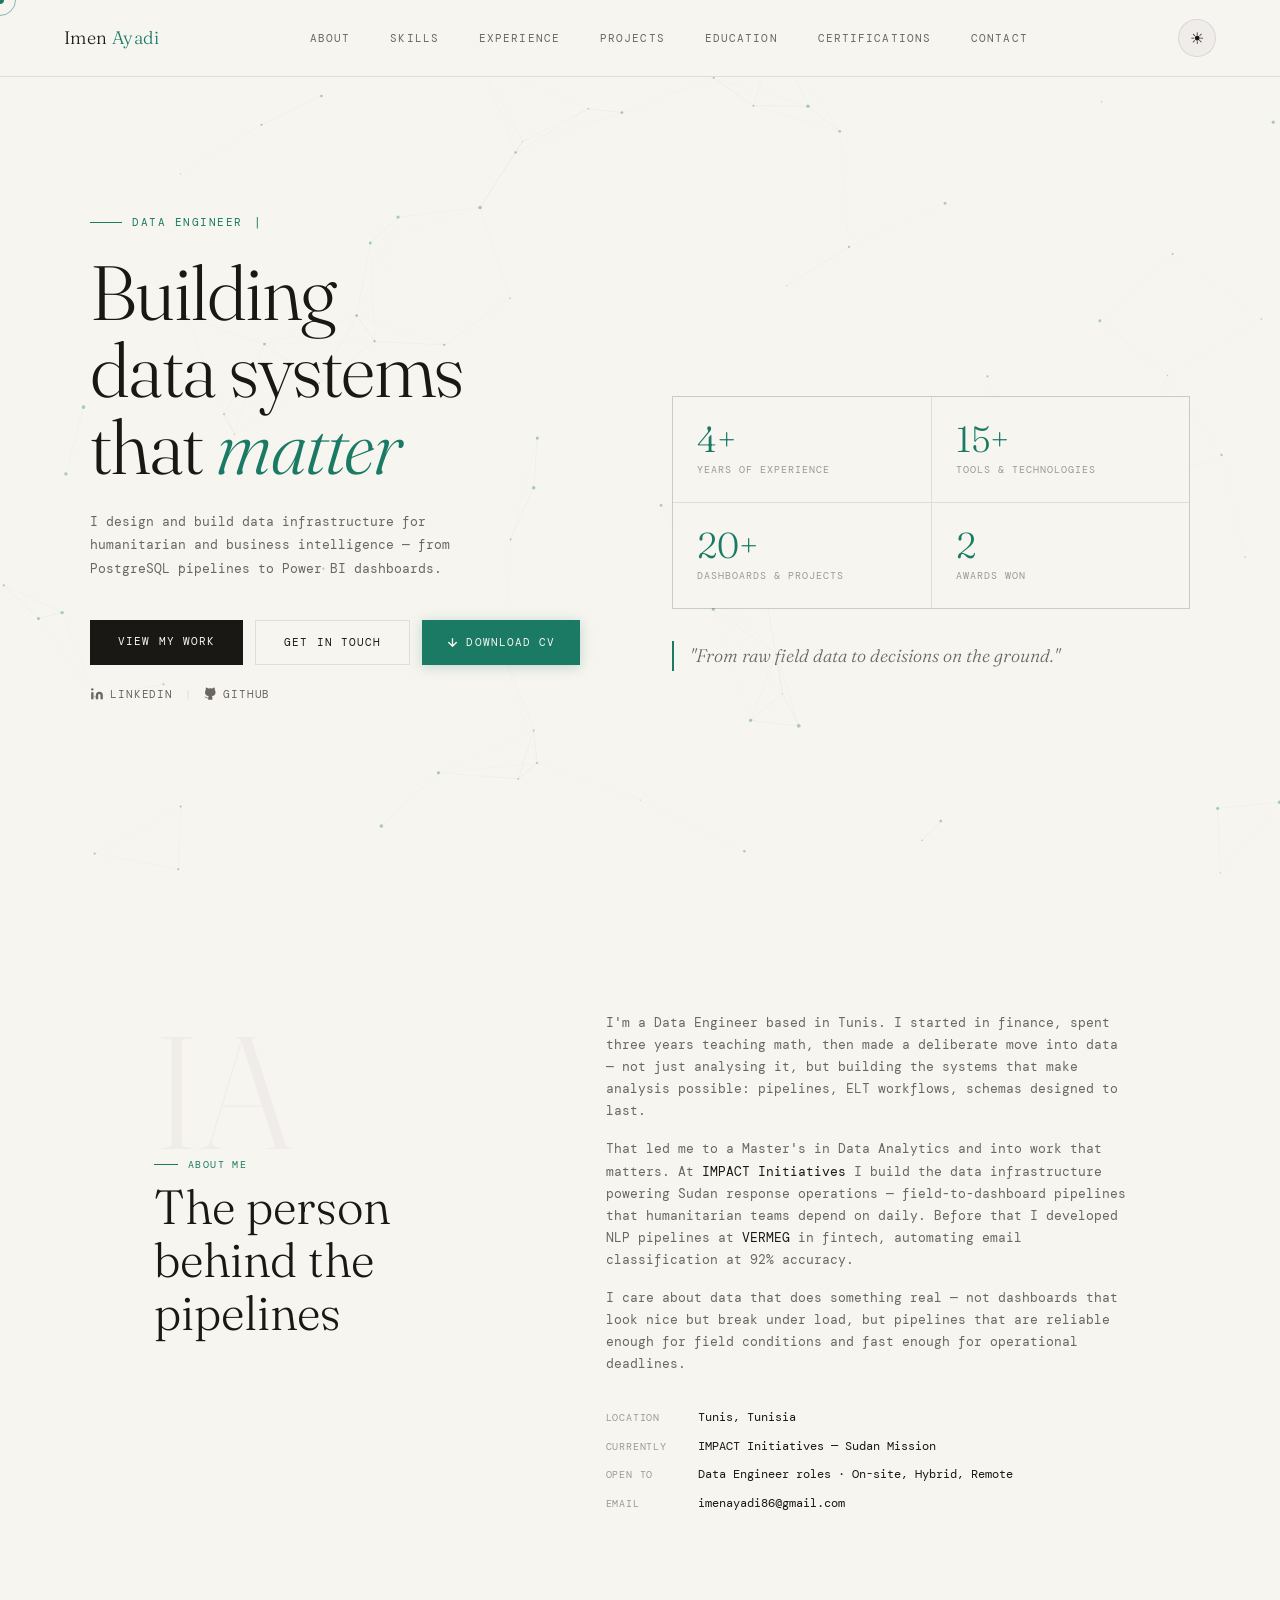
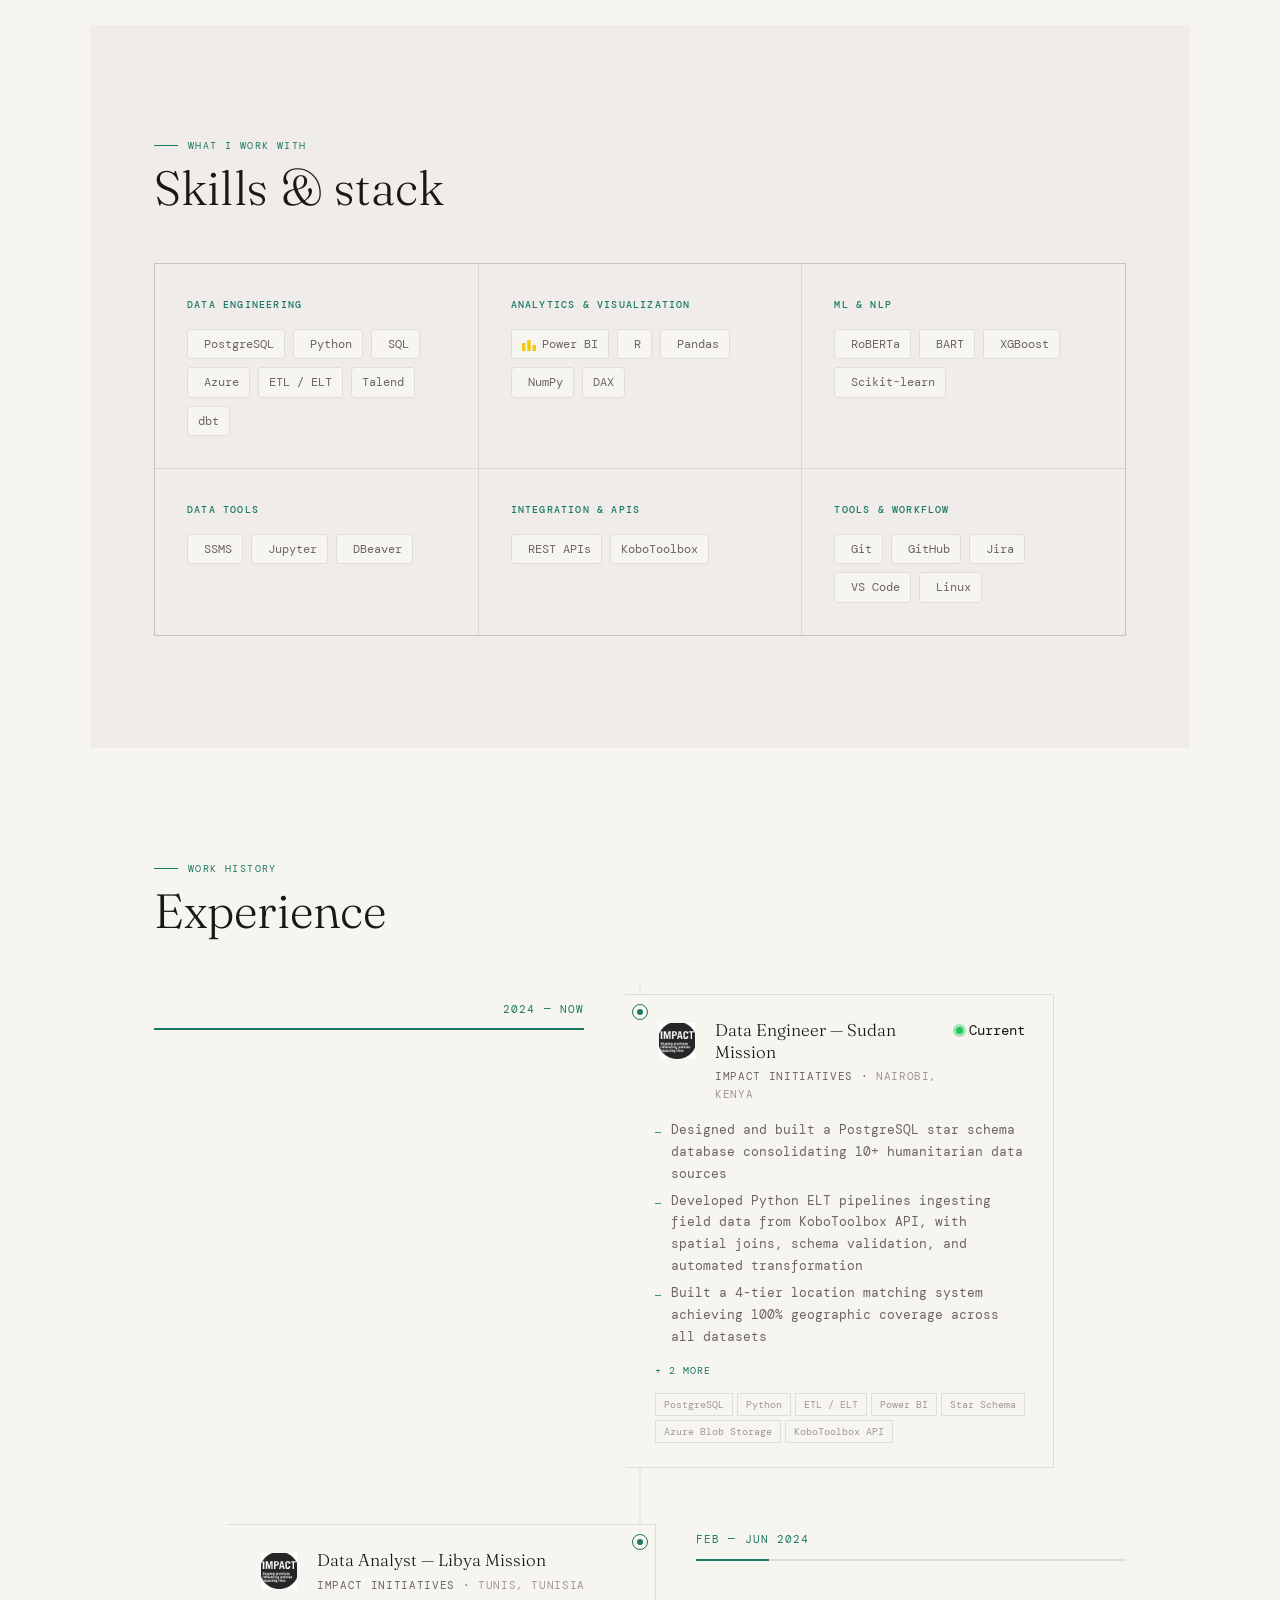
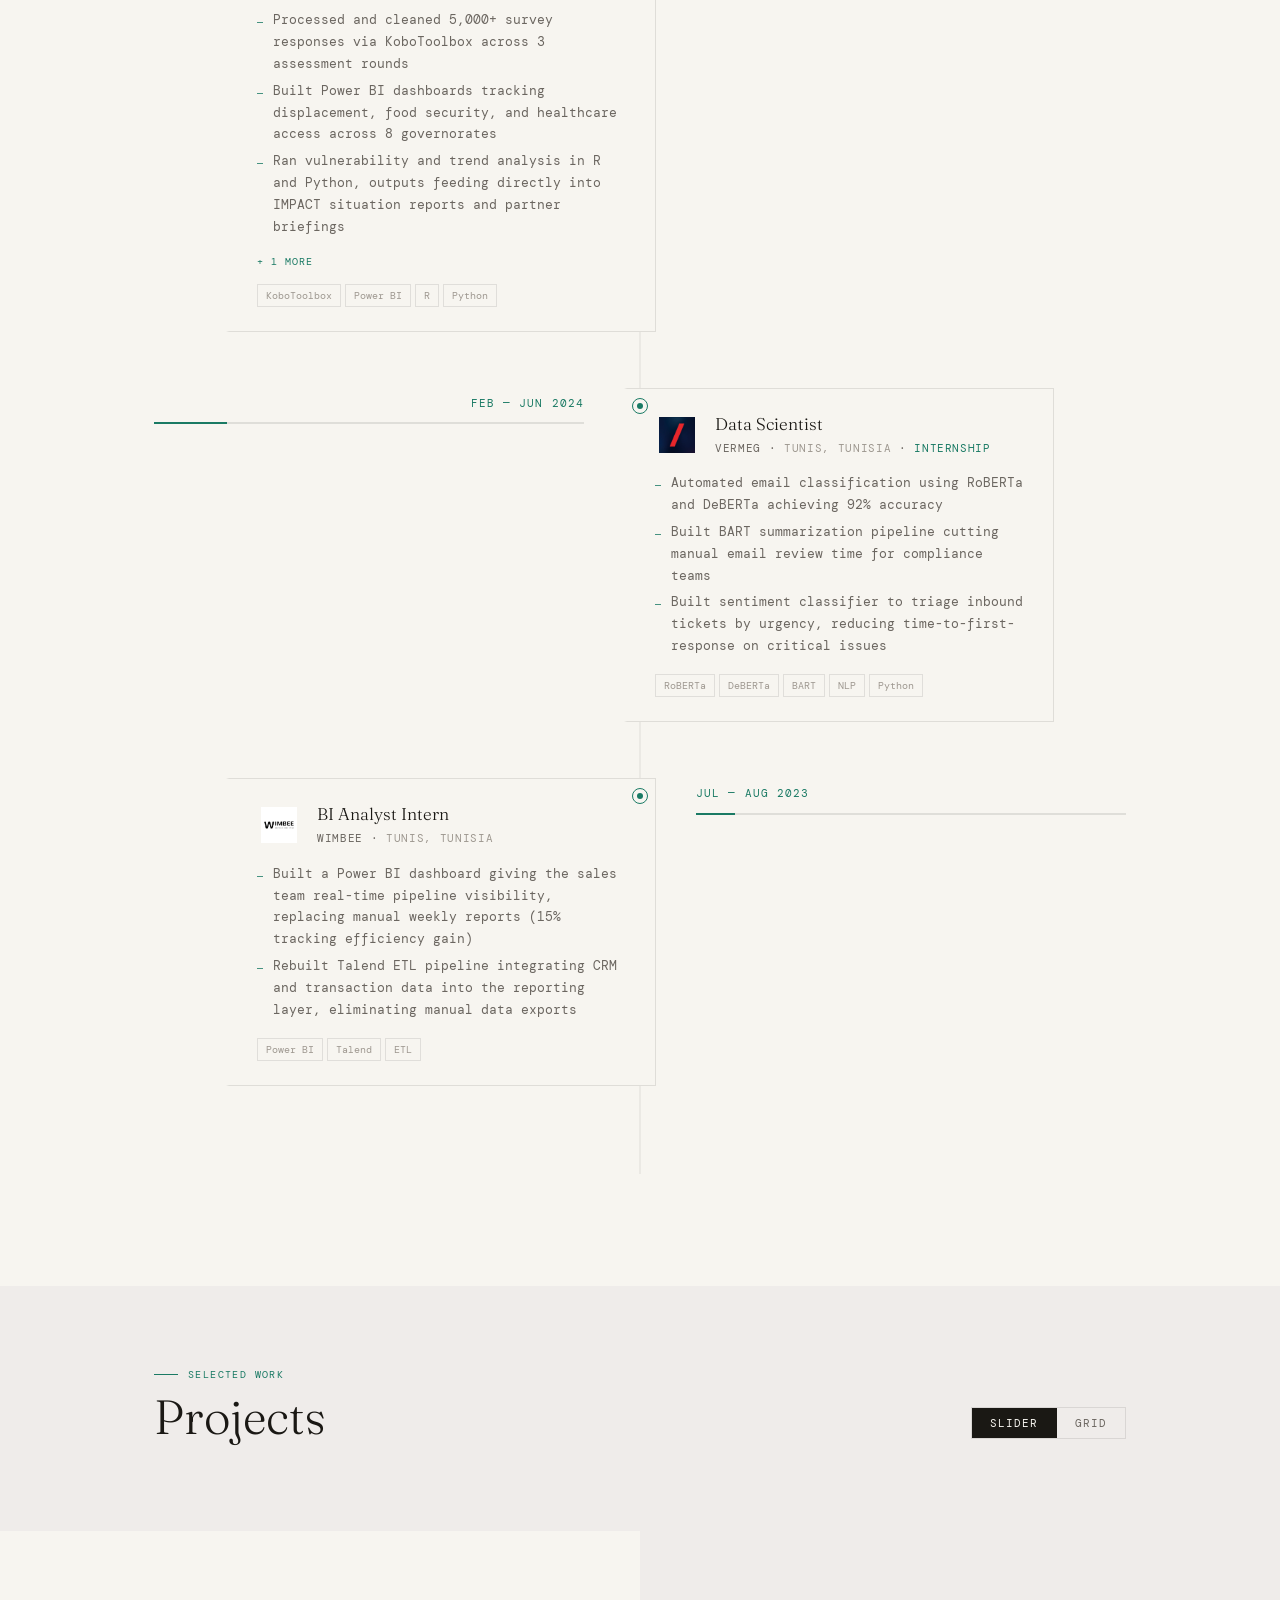
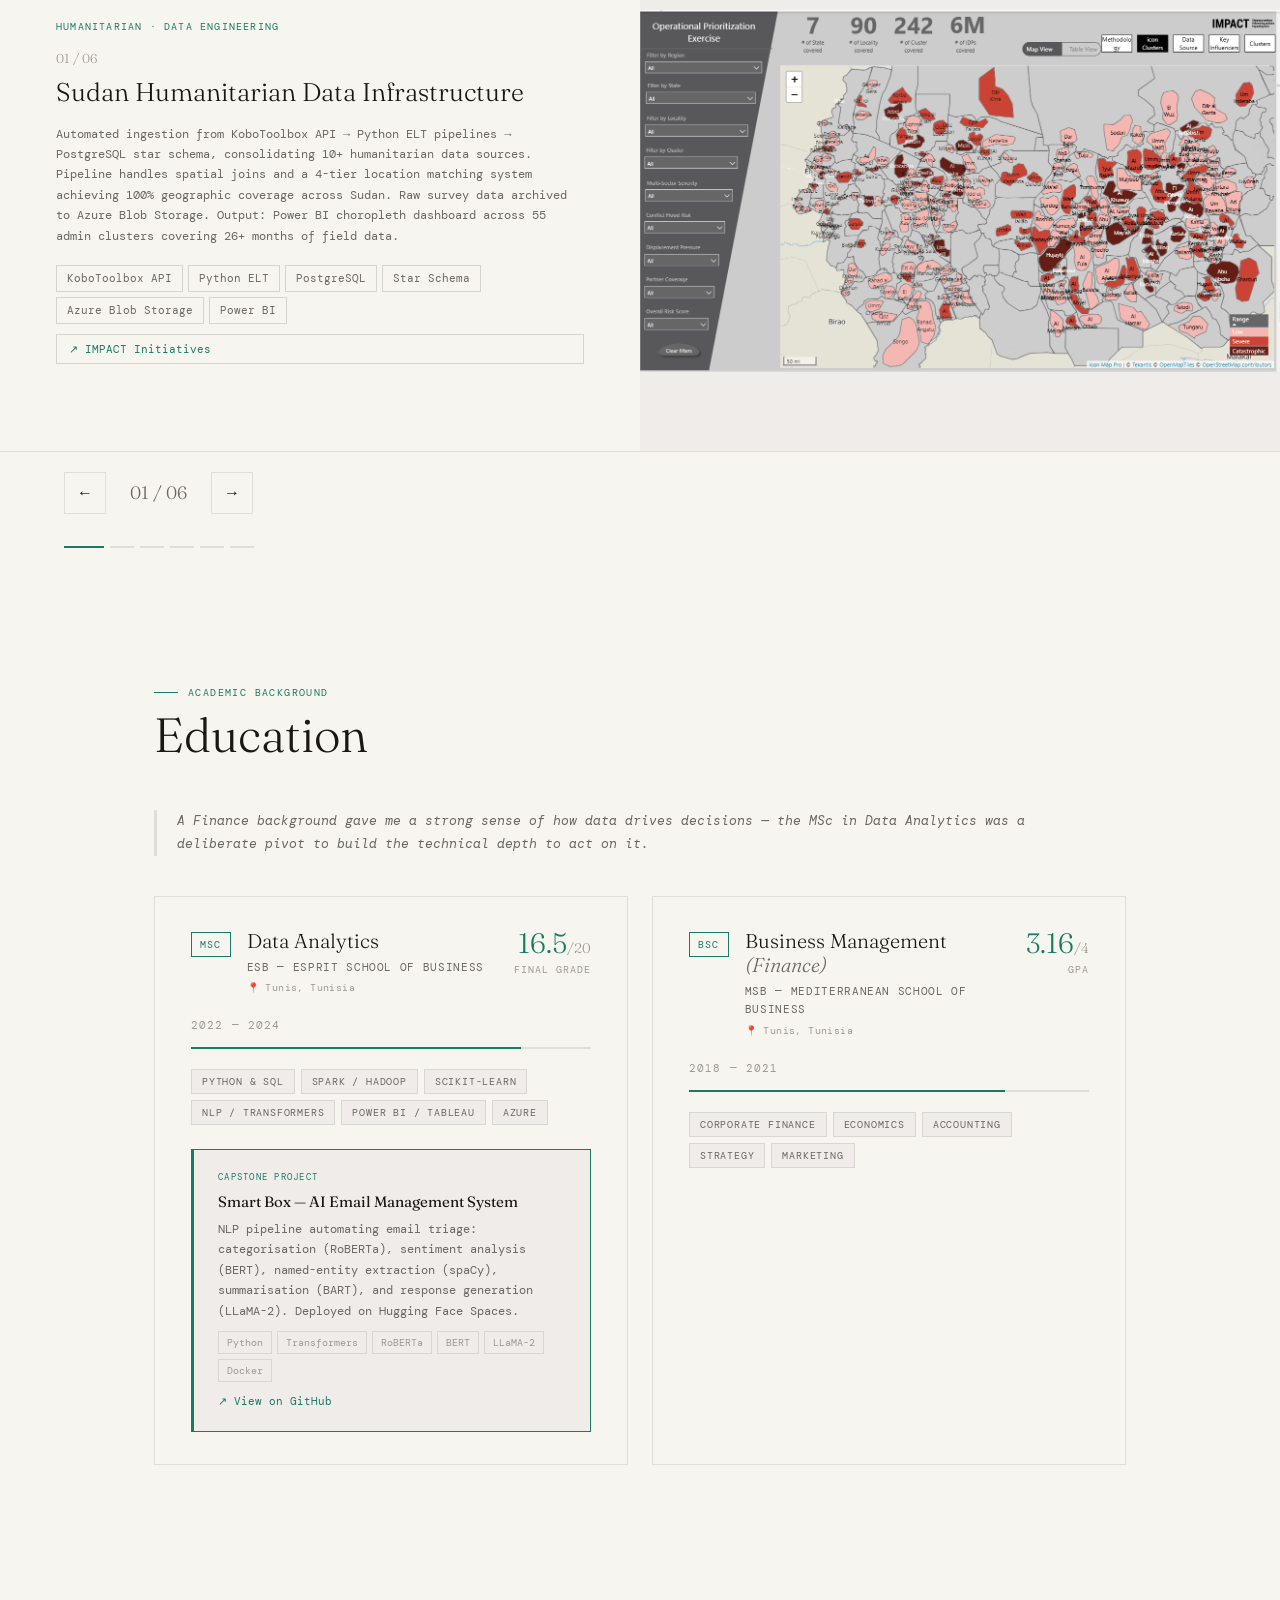
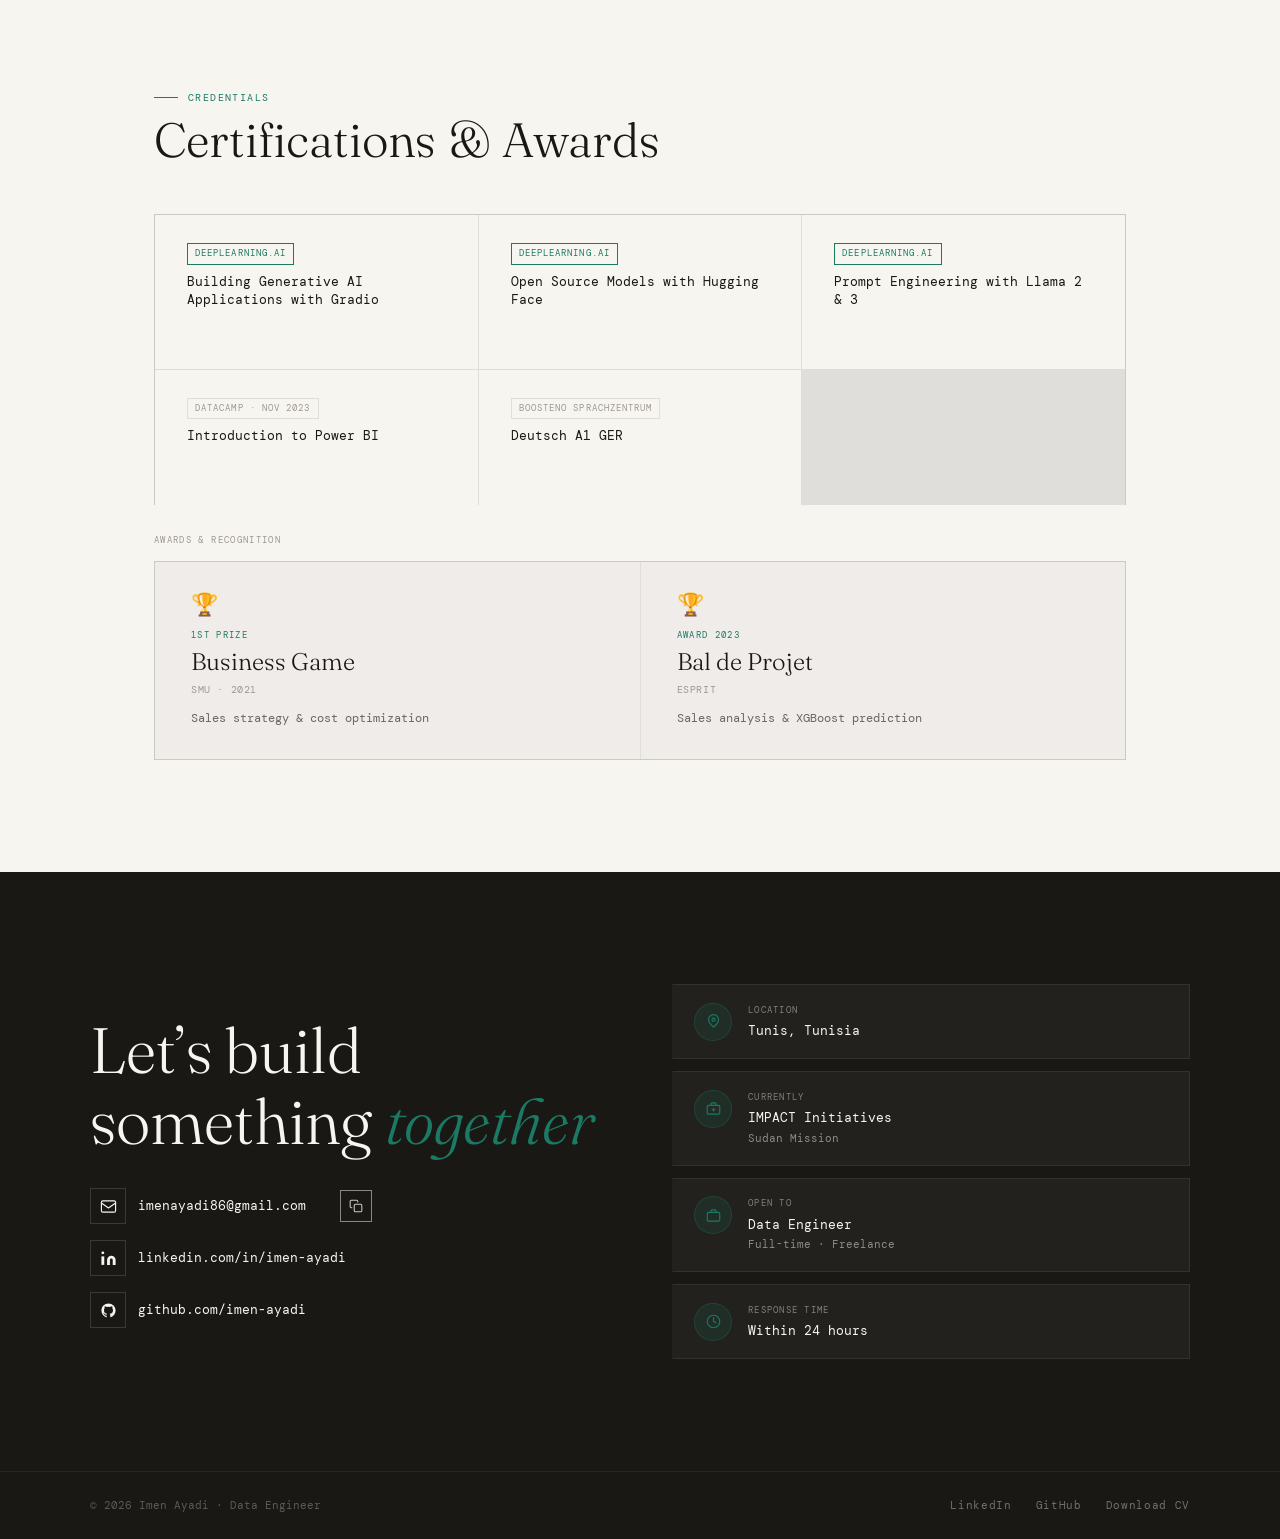
==== commit 17df92a3: "Fix both CV download buttons to point to new cv.html Hero button was still linking to old resume.pdf" ====
--- a/index.html
+++ b/index.html
@@ -91,7 +91,7 @@
       <div class="hero-btns">
         <a href="#experience" class="btn-primary">View my work</a>
         <a href="#contact" class="btn-outline">Get in touch</a>
-        <a href="assets/resume.pdf" download="Imen_Ayadi_CV.pdf" class="btn-cv">
+        <a href="assets/cv.html" target="_blank" class="btn-cv">
           <svg class="cv-arrow" width="13" height="13" viewBox="0 0 24 24" fill="none" stroke="currentColor" stroke-width="2.5" stroke-linecap="round" stroke-linejoin="round"><path d="M12 5v14M5 12l7 7 7-7"/></svg>
           Download CV
         </a>
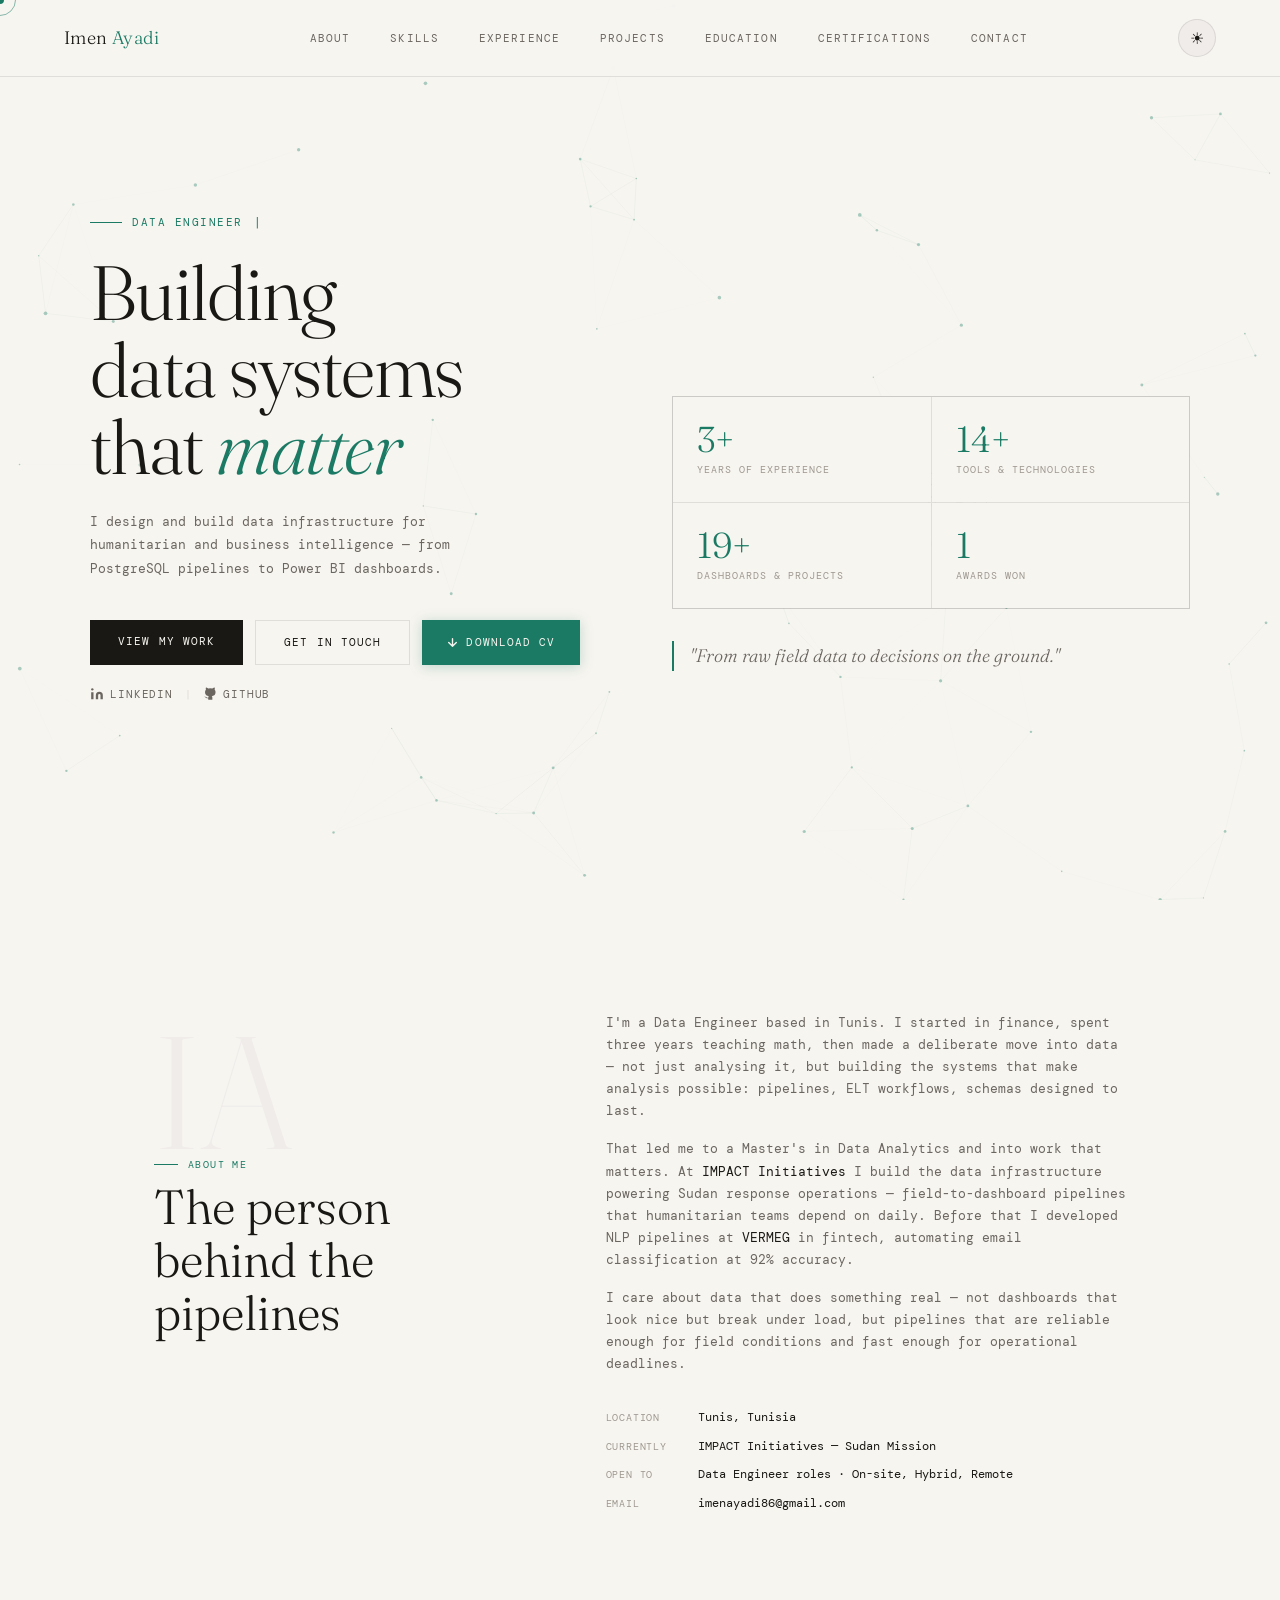
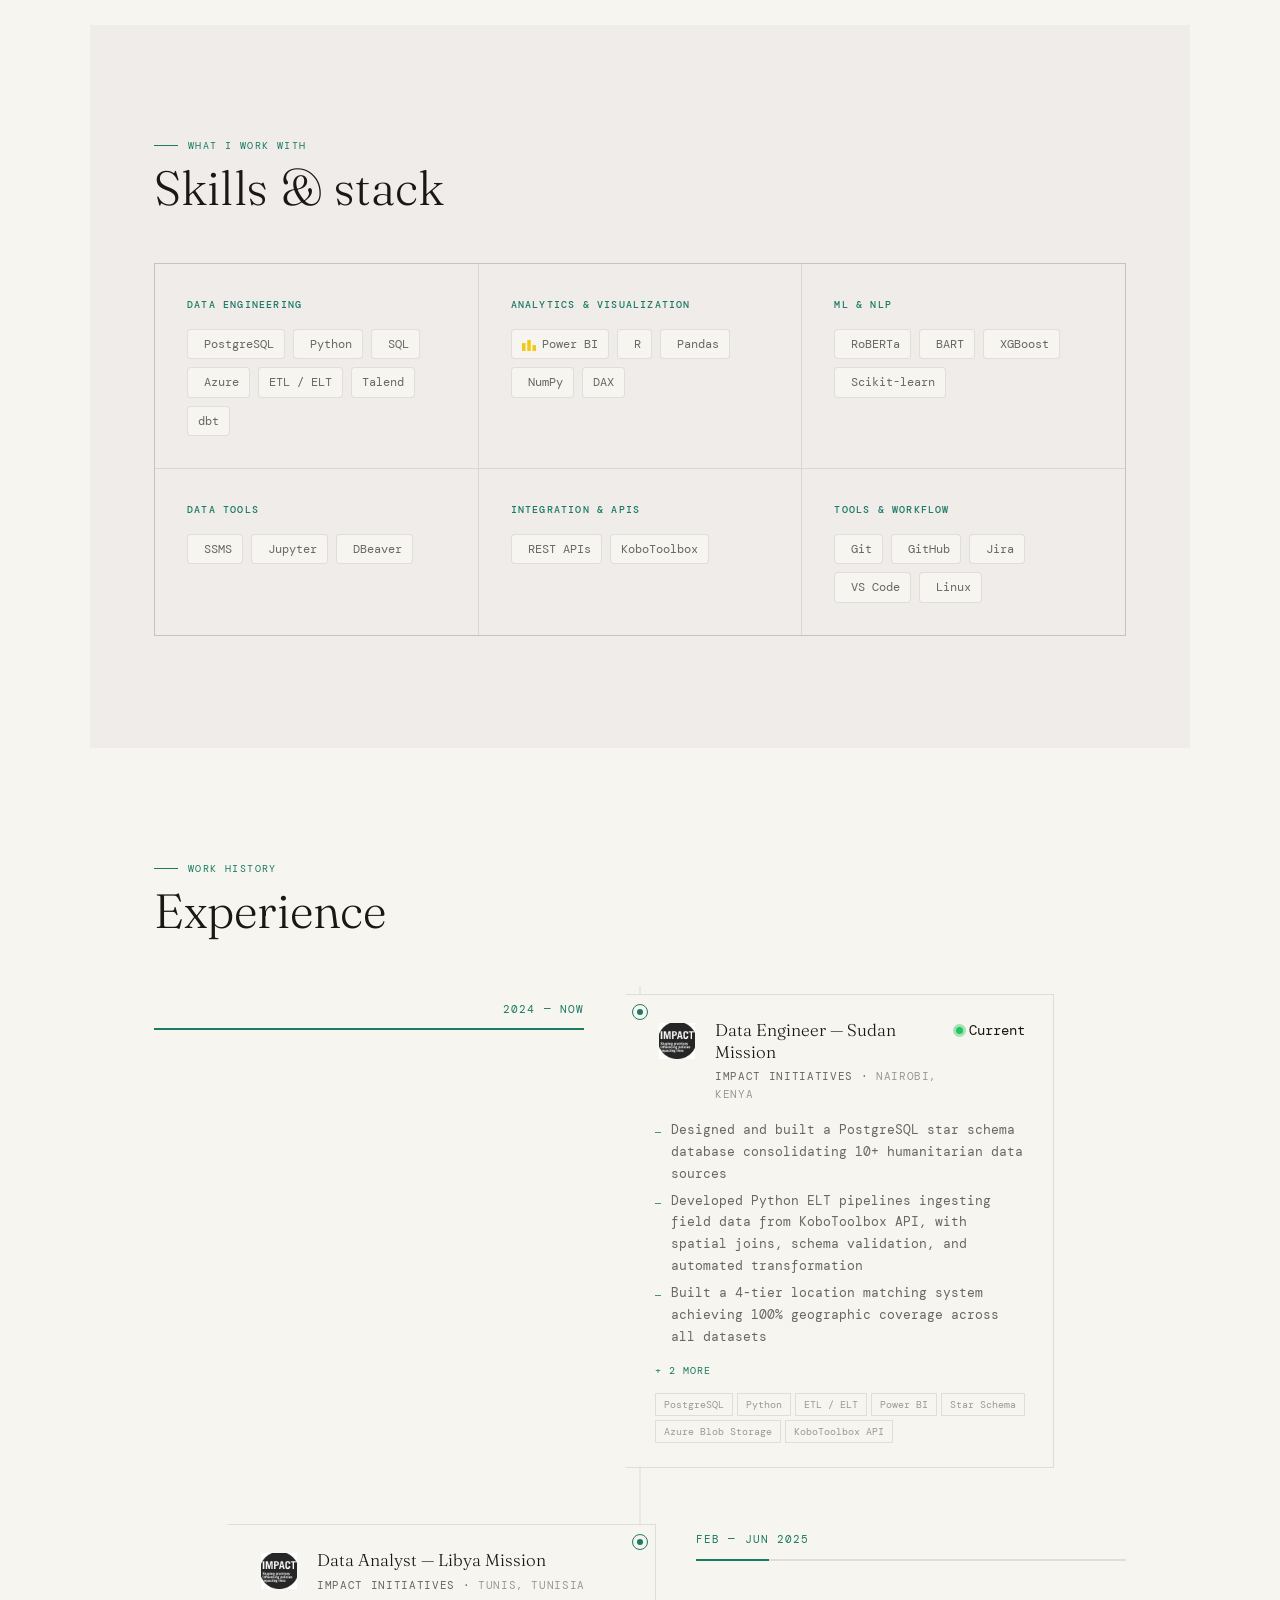
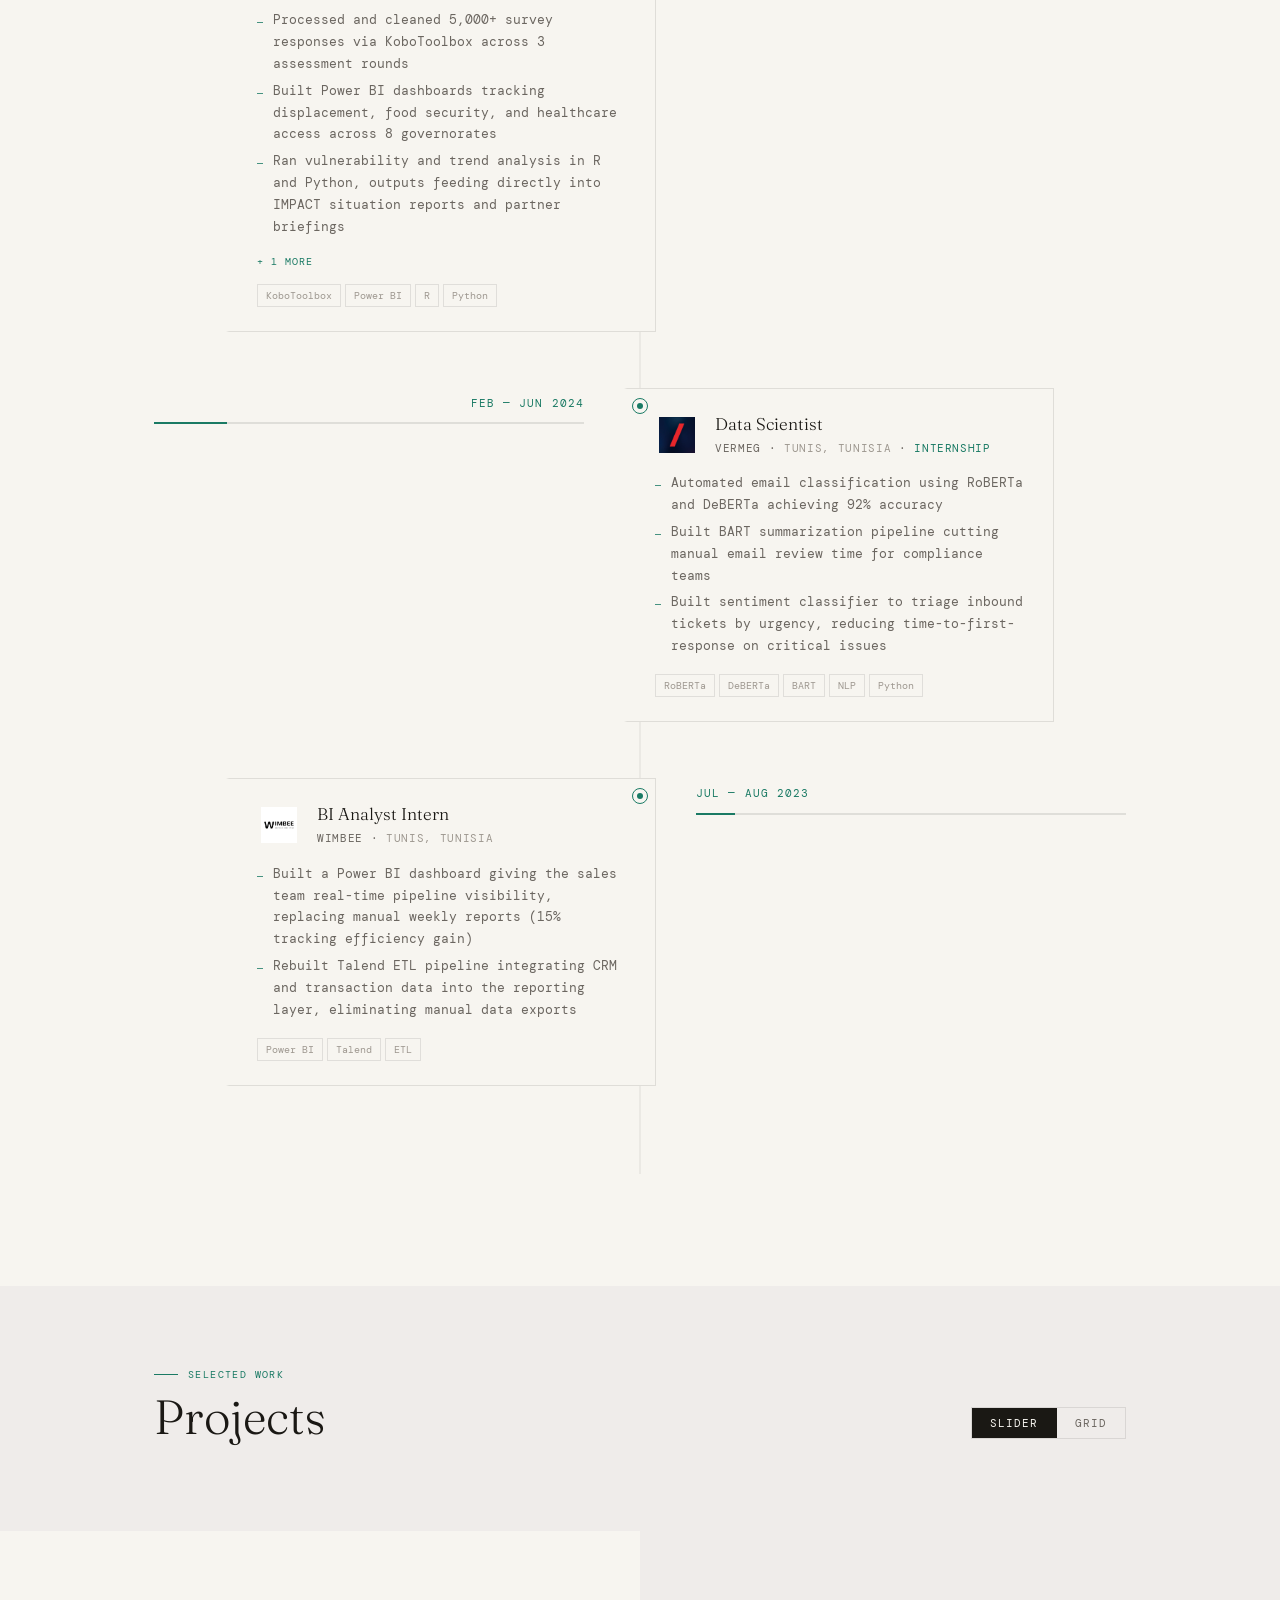
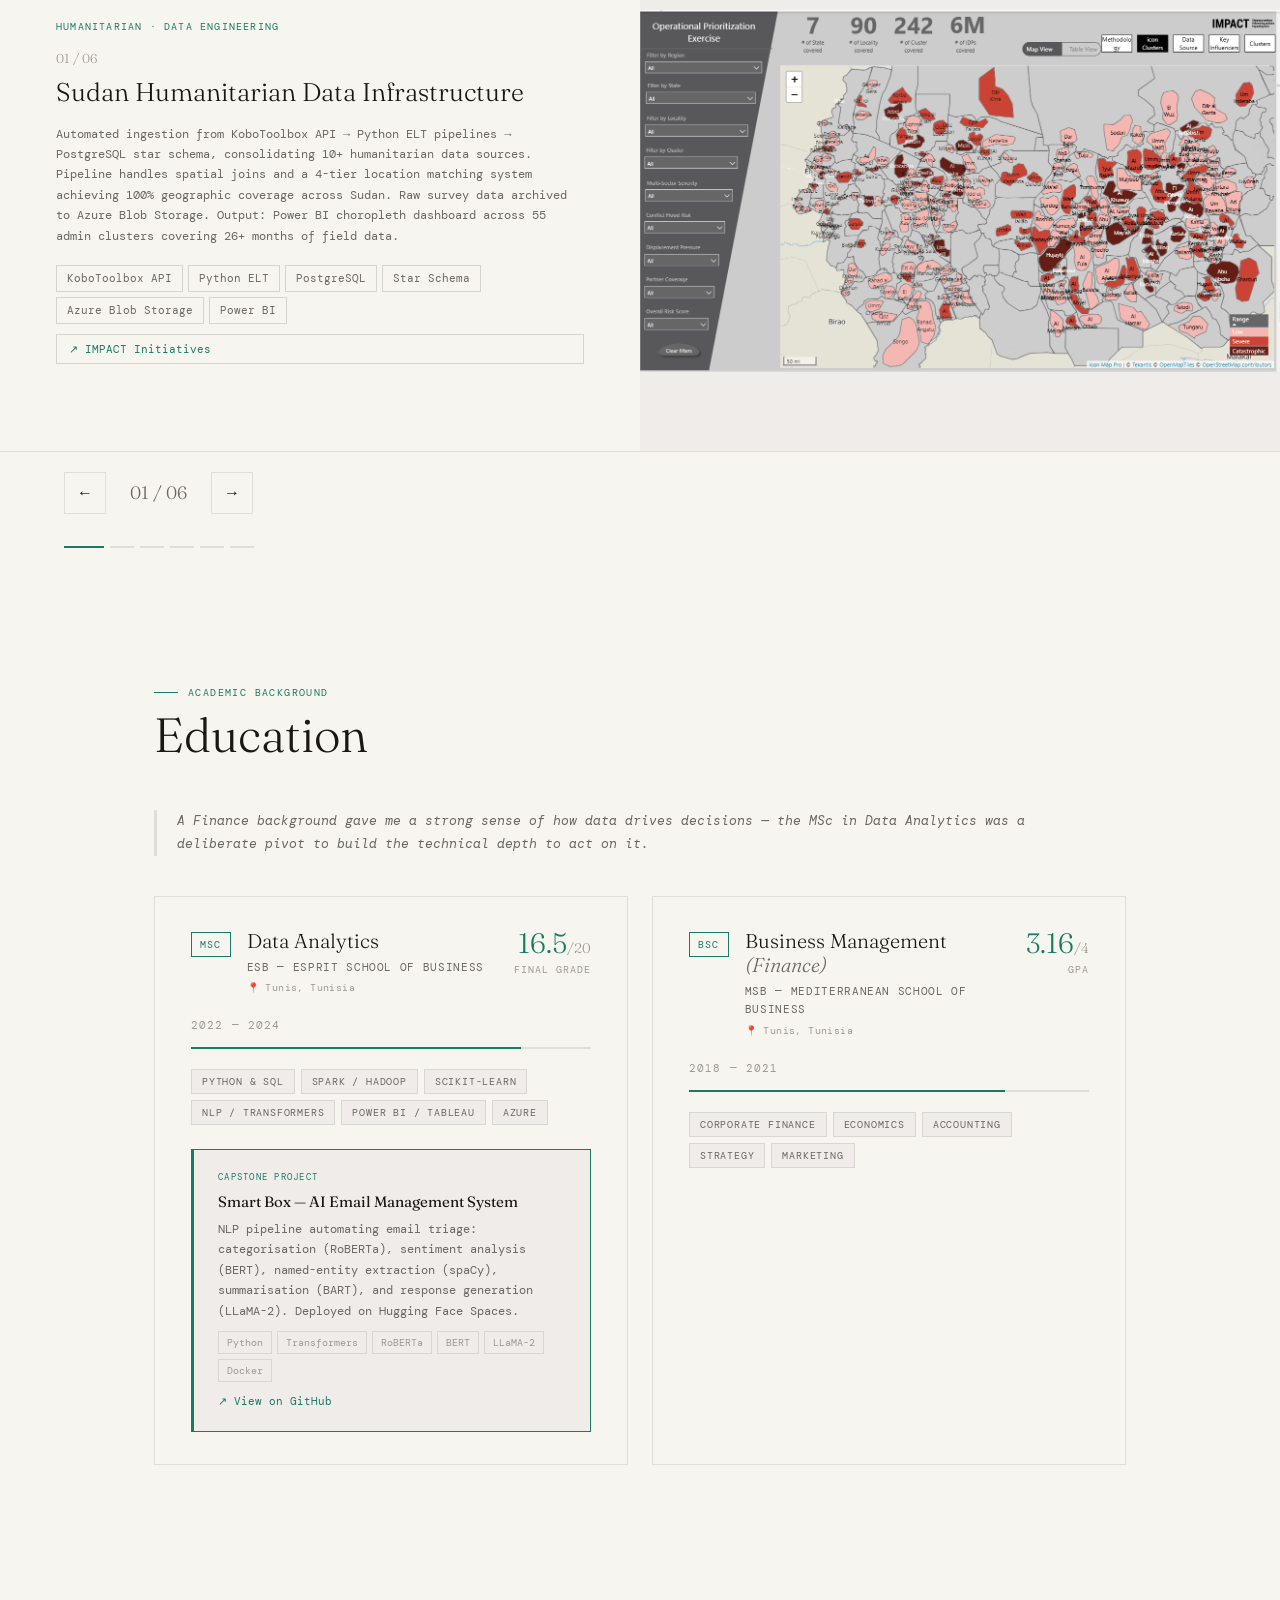
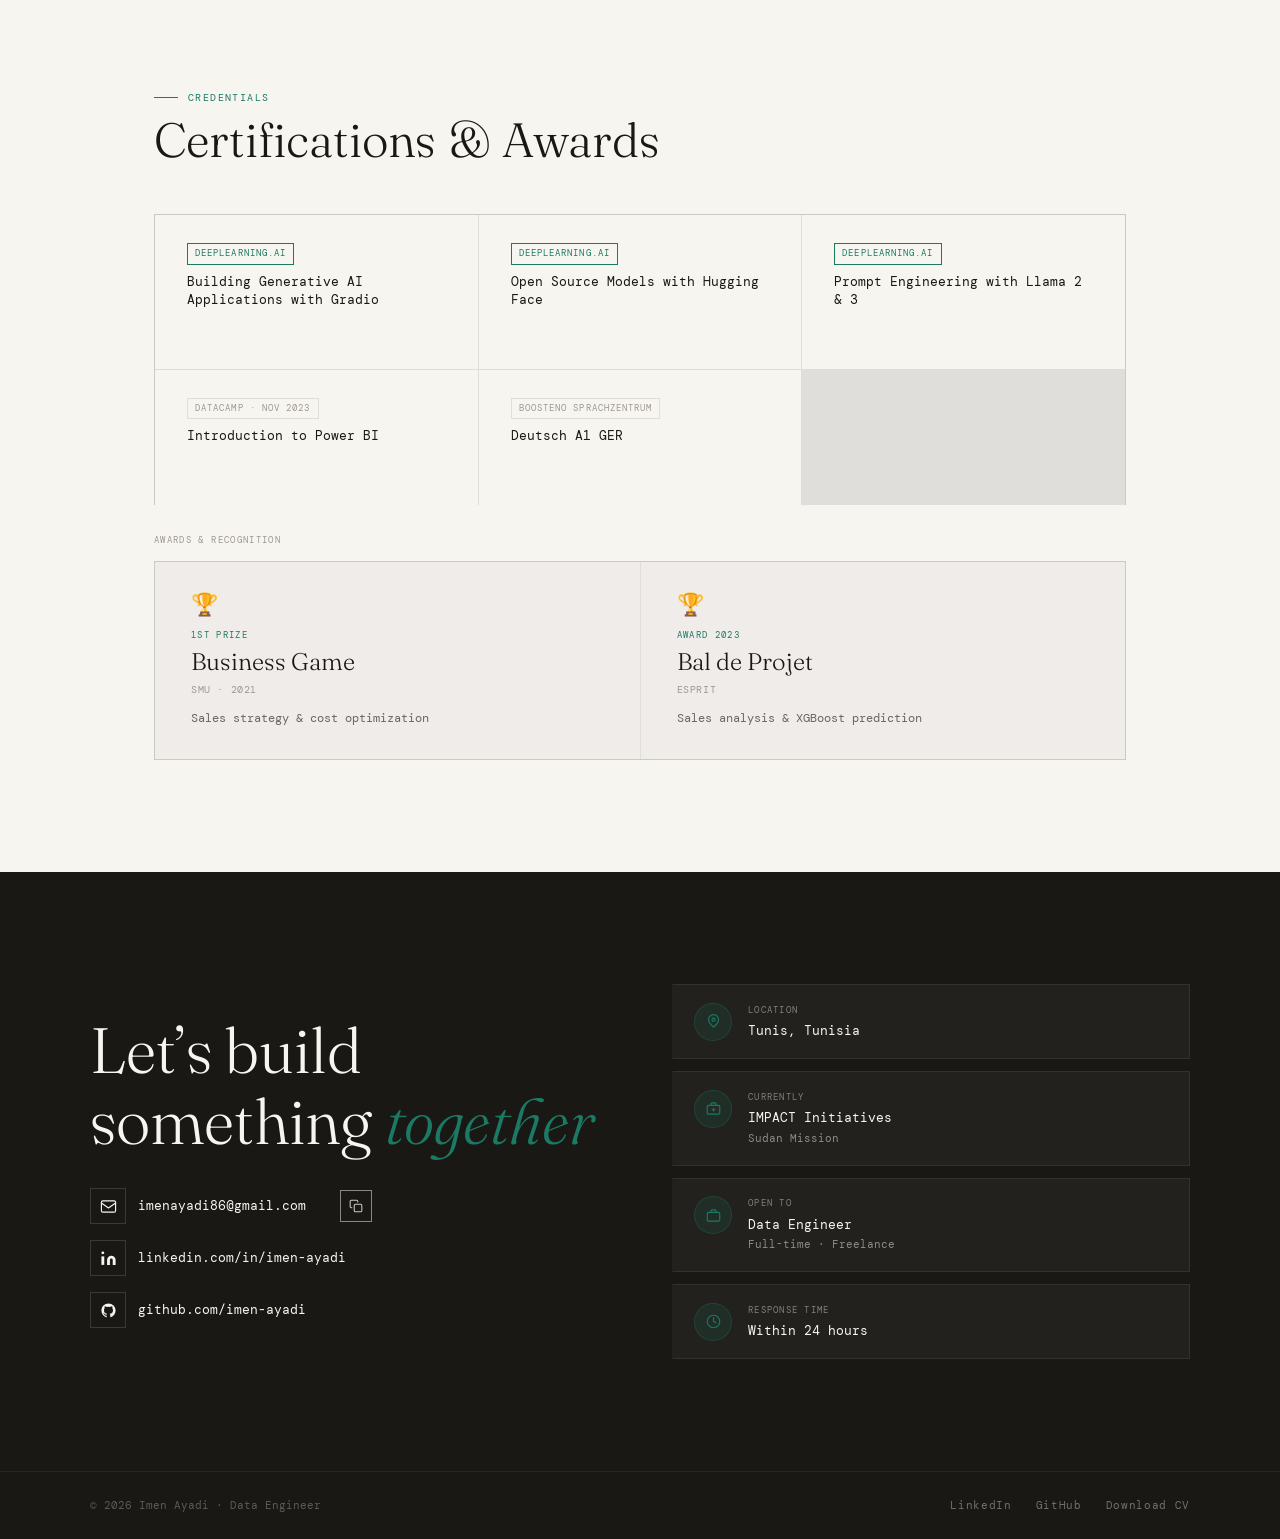
==== commit d43df28c: "Fix Libya mission dates in portfolio timeline: Feb-Jun 2024 → Feb-Jun 2025 Co-Authored-By: Claude So" ====
--- a/index.html
+++ b/index.html
@@ -279,7 +279,7 @@
       <div class="tl-dot">
         <div class="tl-dot-inner"></div>
       </div>
-      <div class="tl-year">Feb — Jun 2024<div class="tl-duration"><div class="tl-duration-fill" style="--dur-pct:17%"></div></div></div>
+      <div class="tl-year">Feb — Jun 2025<div class="tl-duration"><div class="tl-duration-fill" style="--dur-pct:17%"></div></div></div>
       <div class="tl-card">
         <div class="tl-card-header">
           <div class="tl-monogram"><img loading="lazy" src="assets/images/logo-impact-libya.jpg" alt="IMPACT Initiatives"></div>
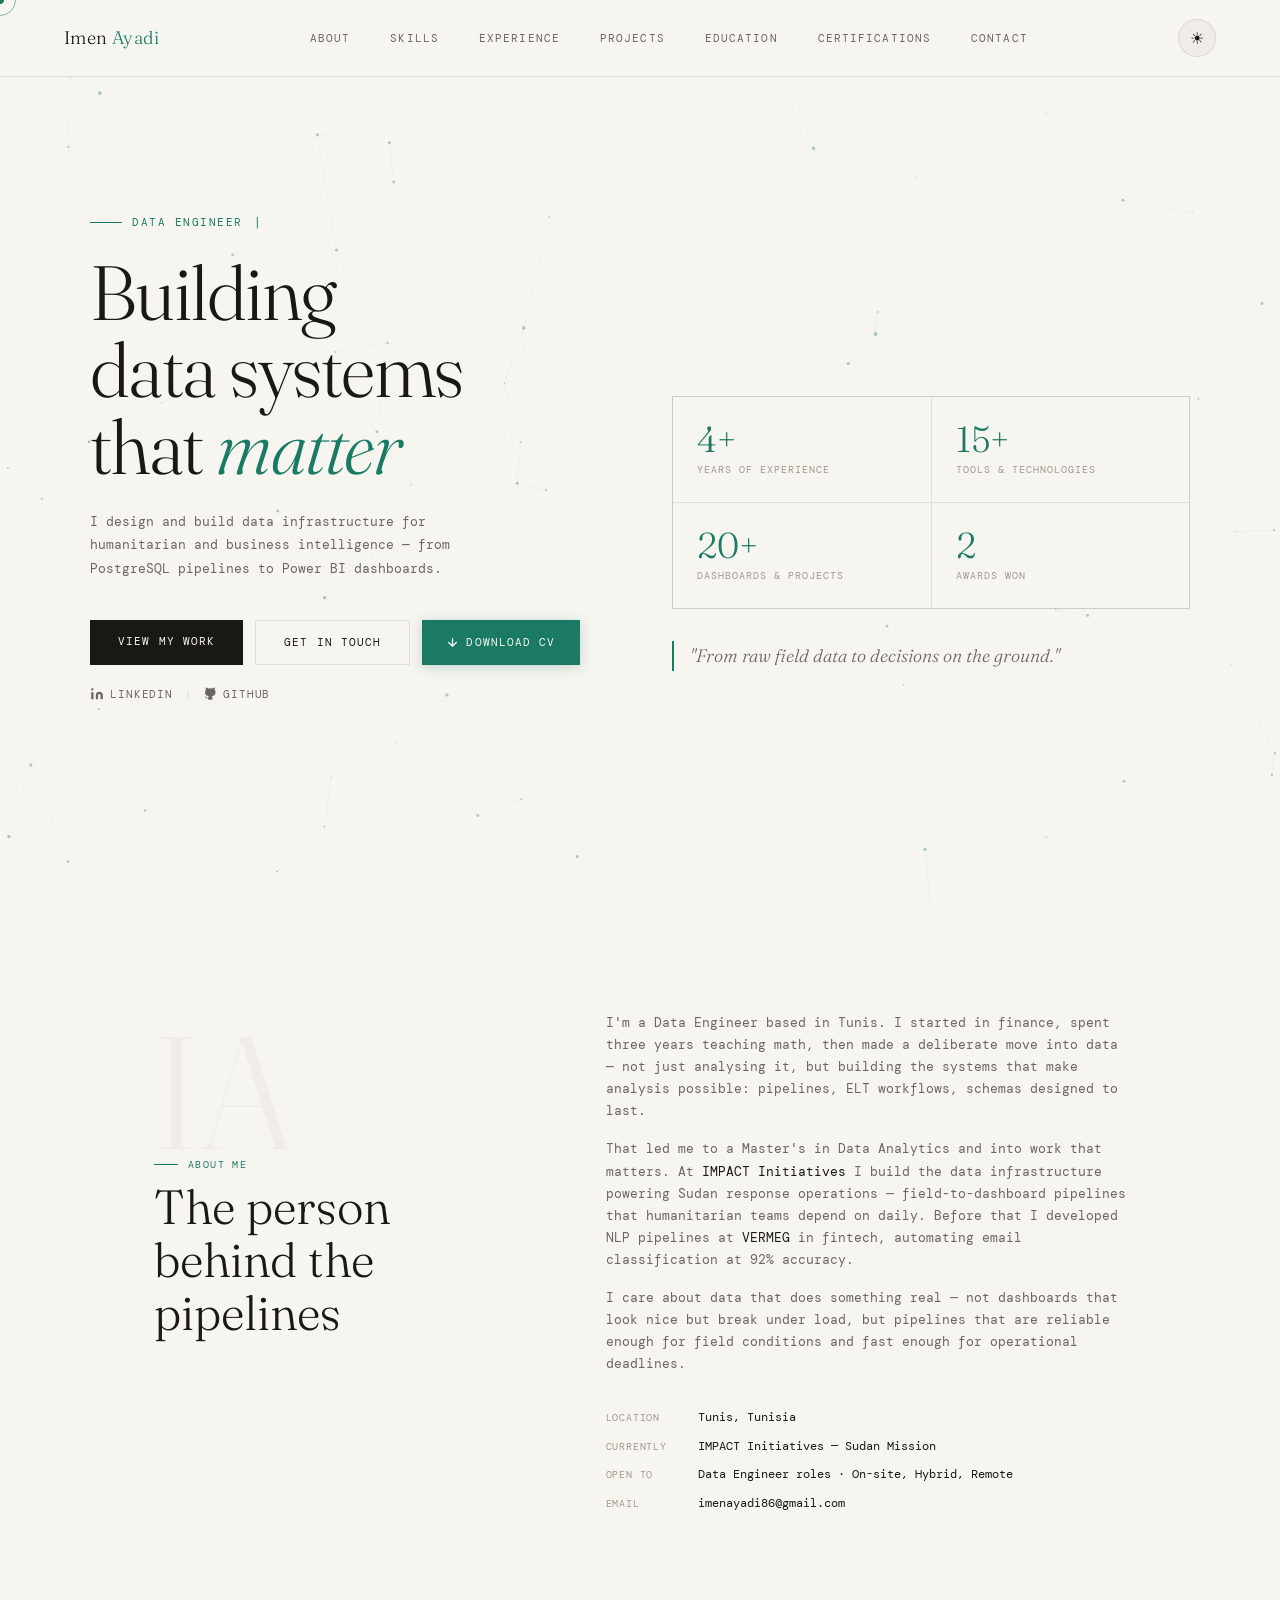
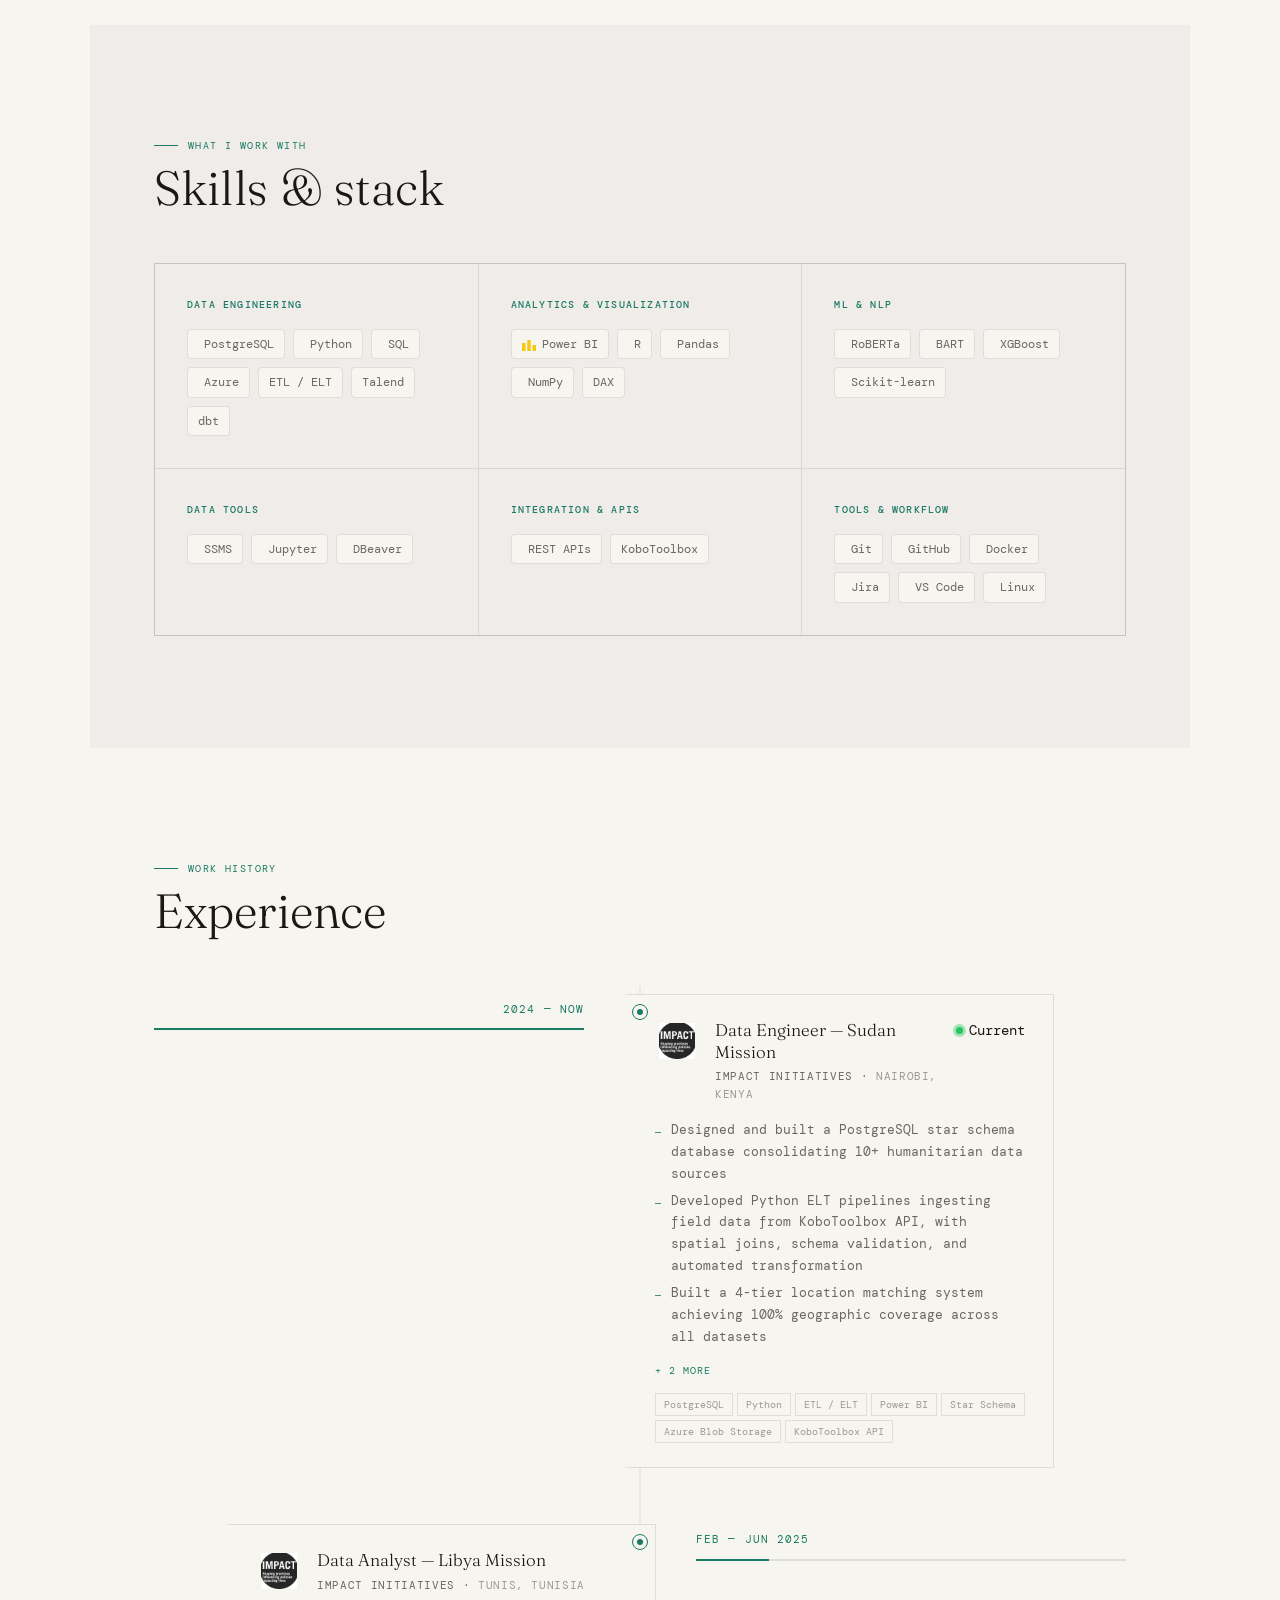
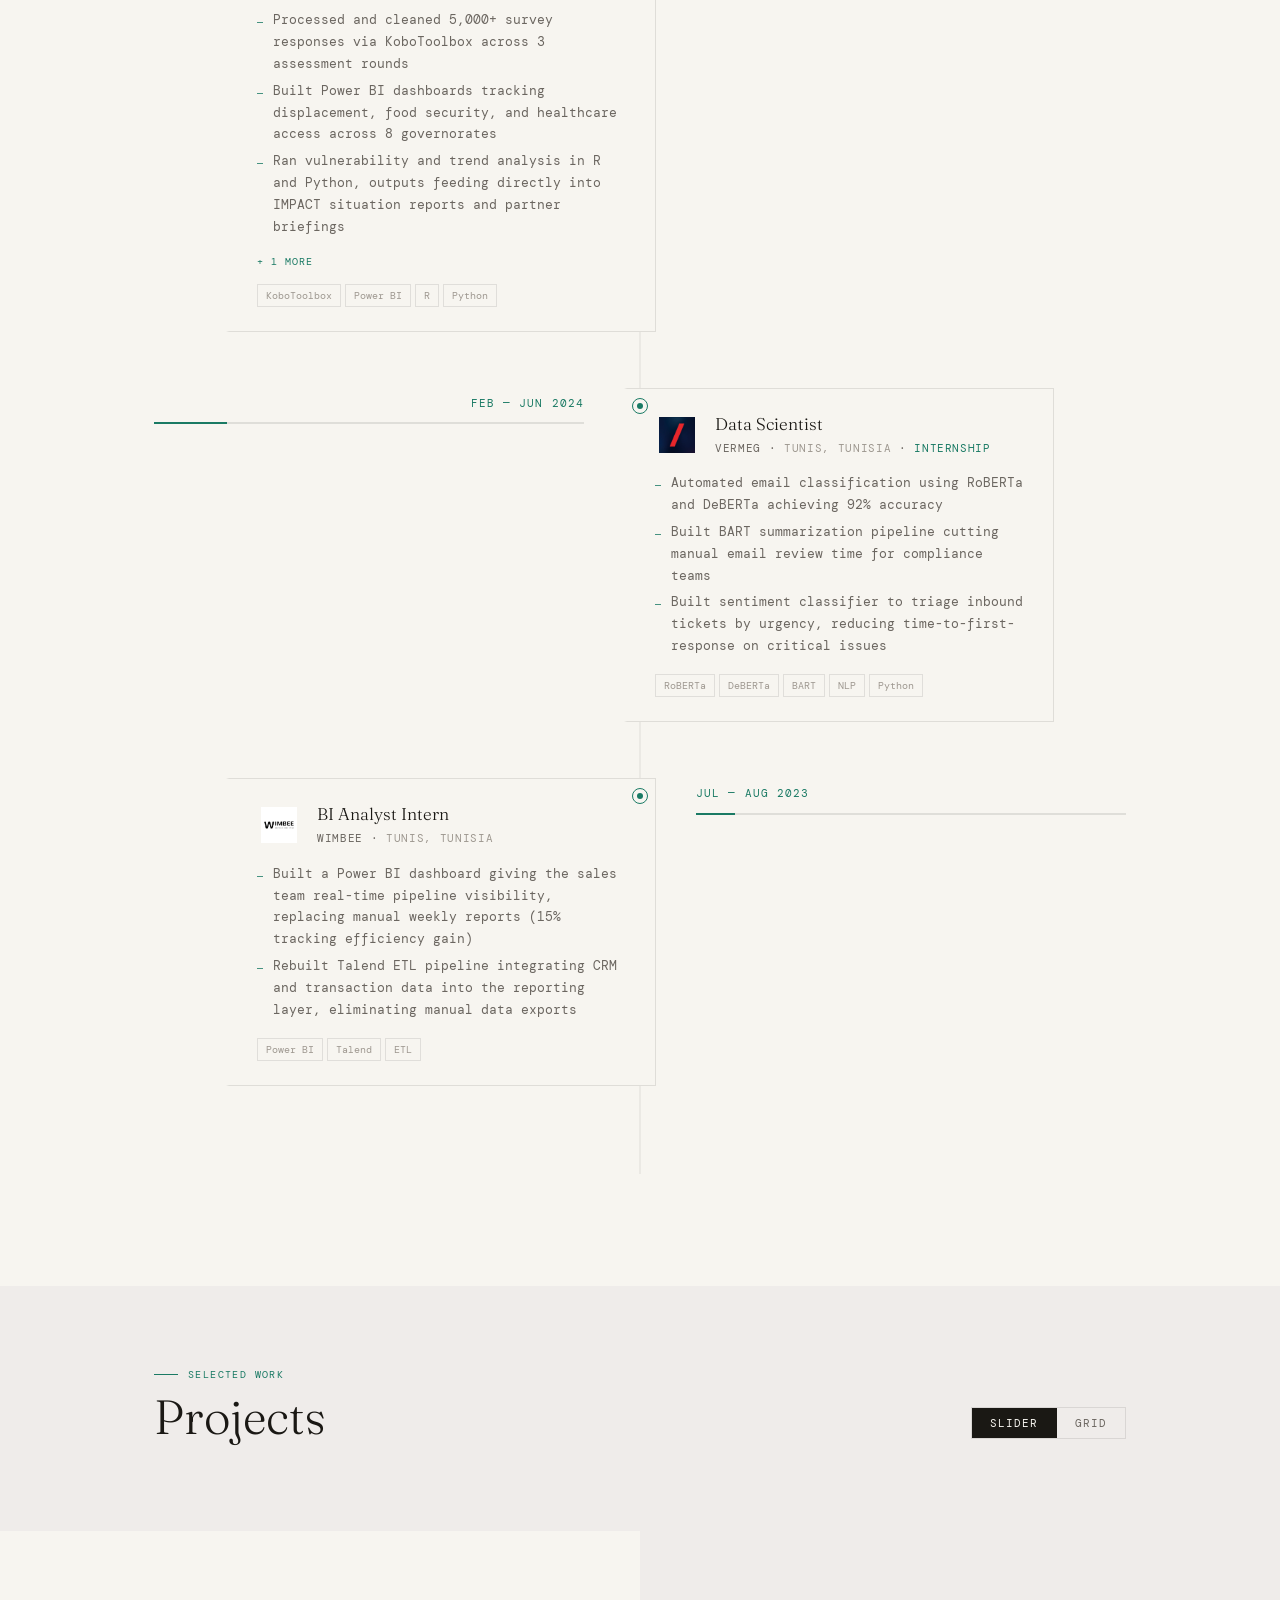
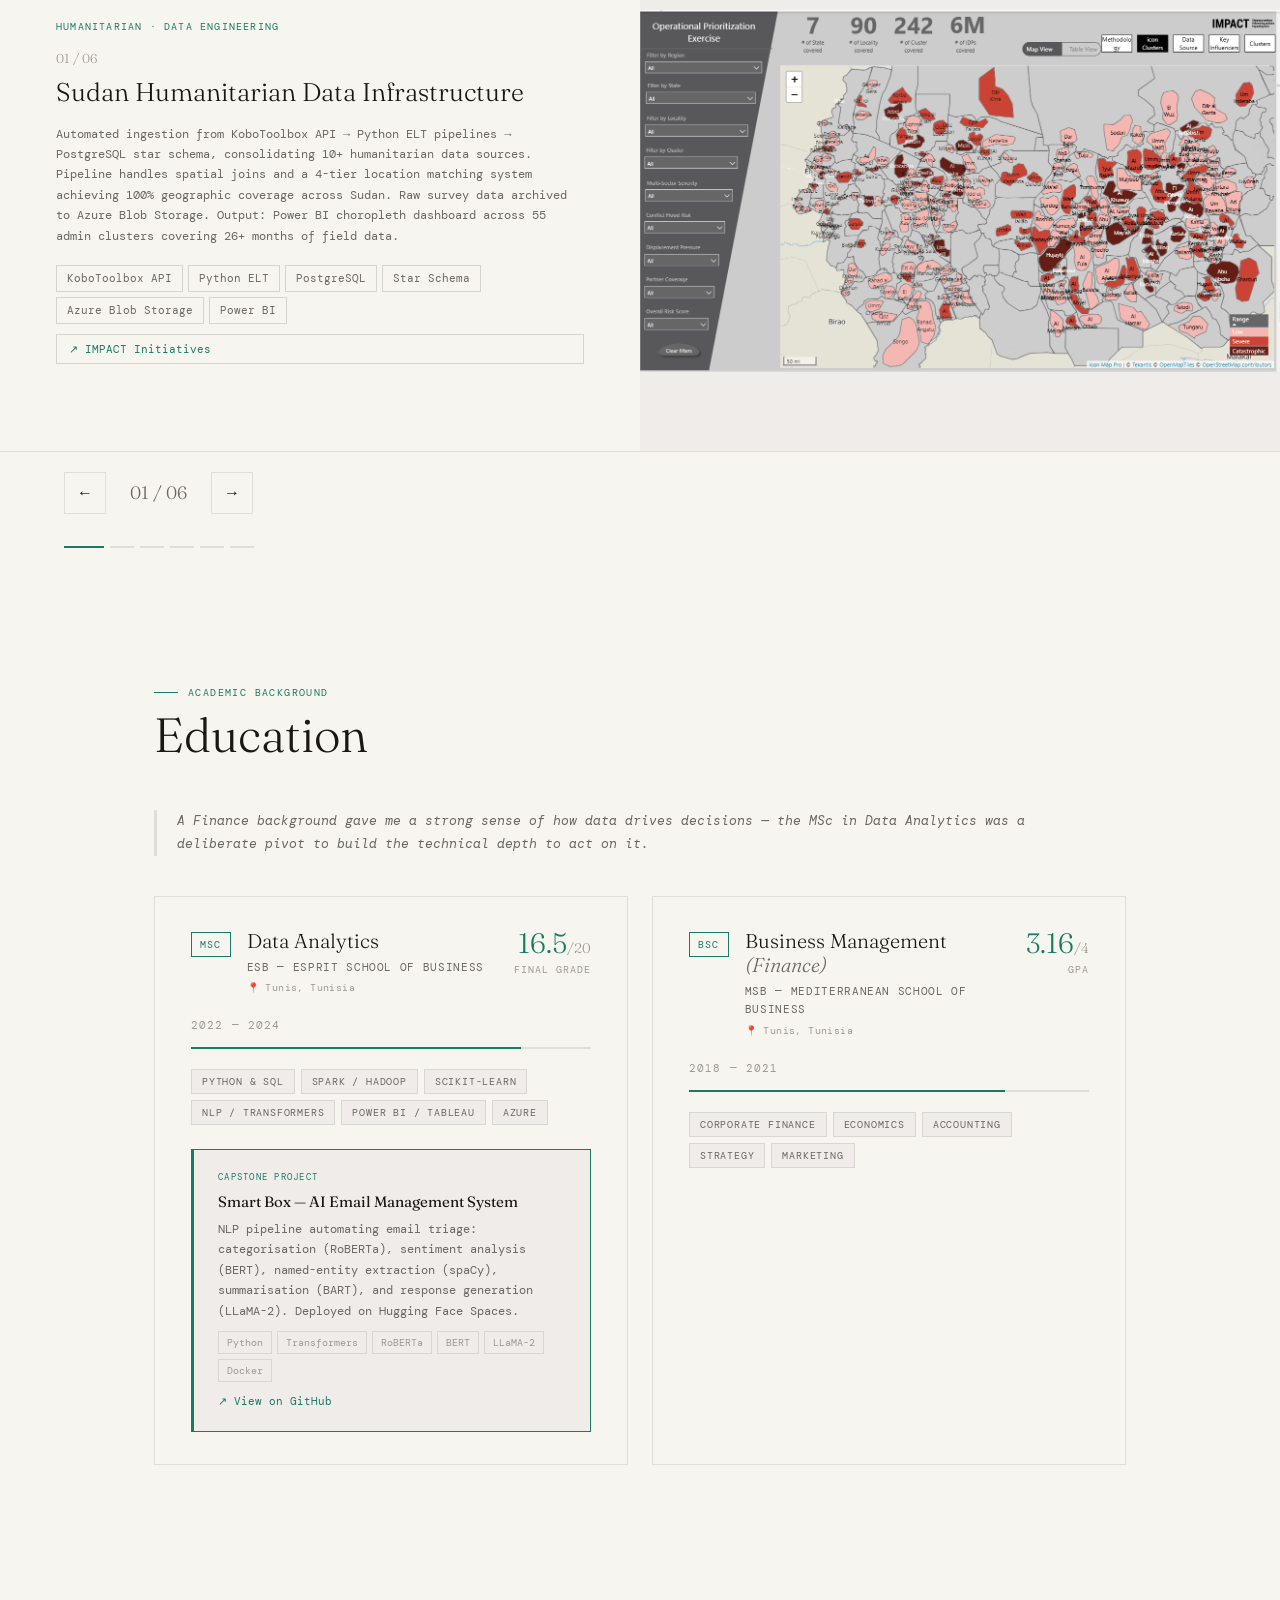
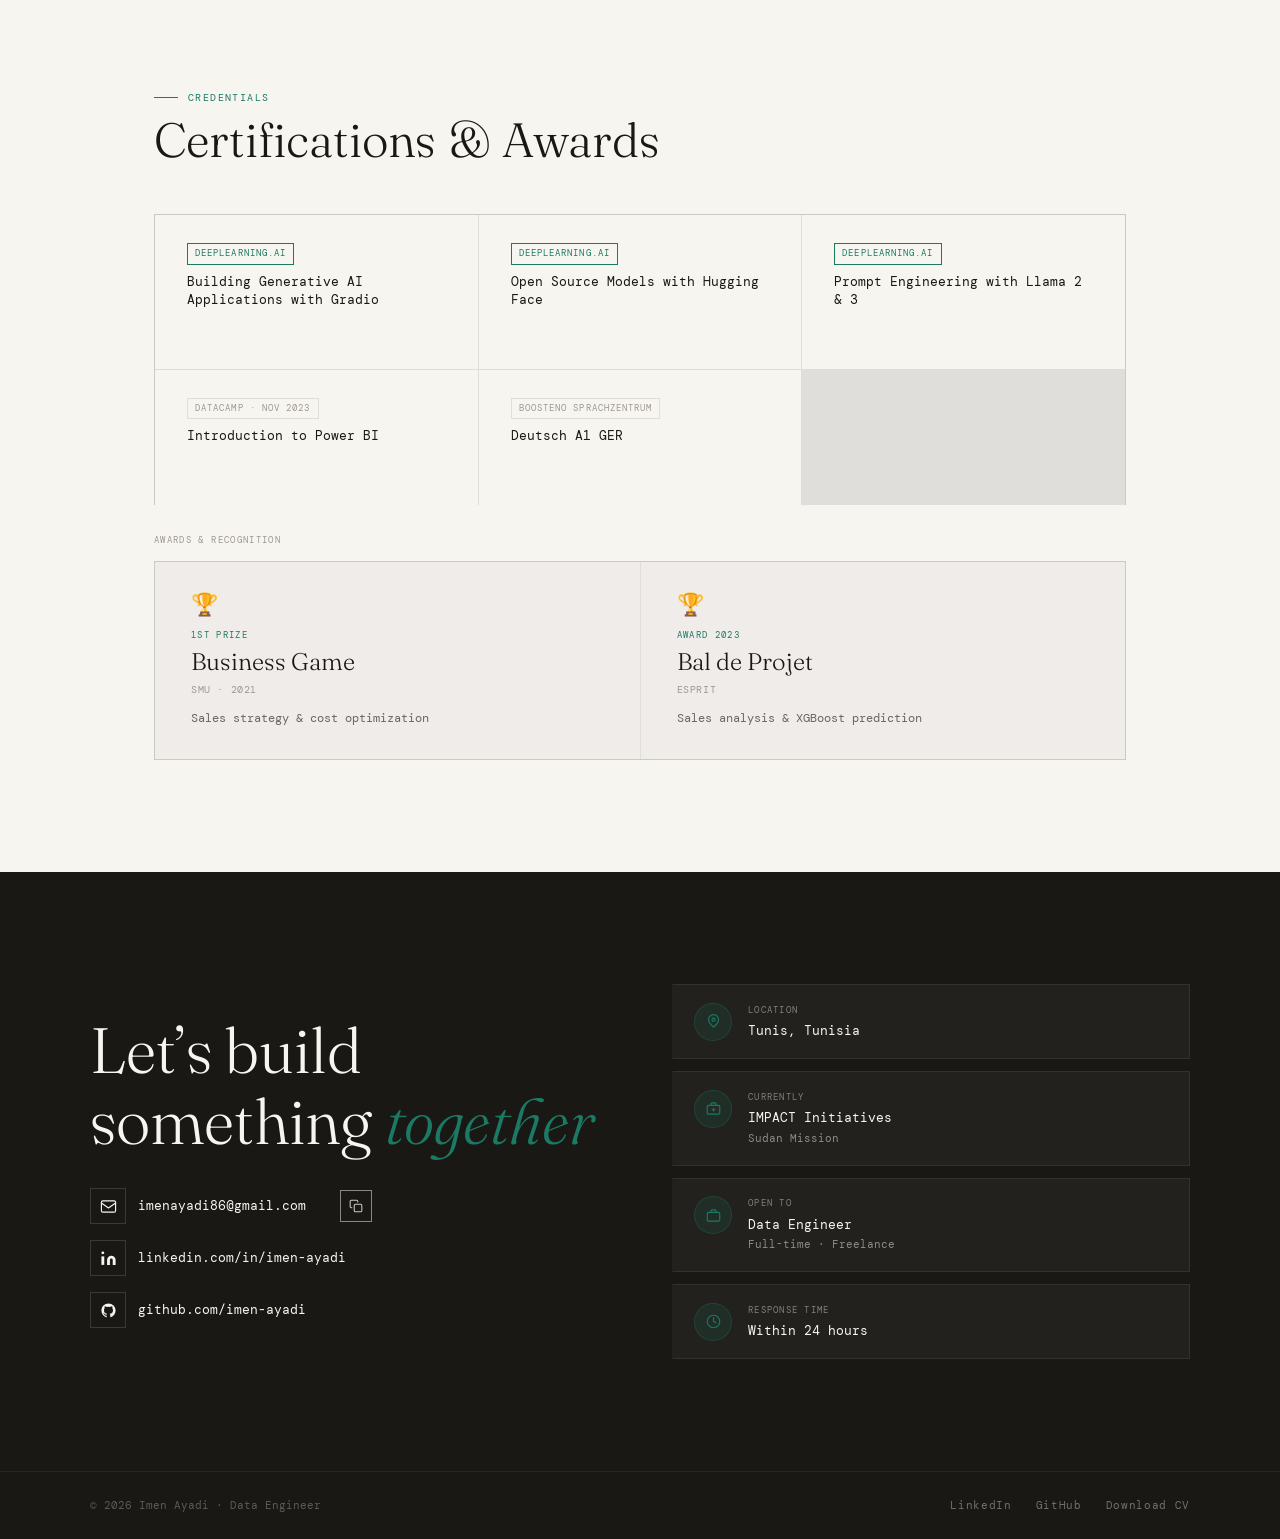
==== commit 952e208f: "Add Docker to portfolio skills section (Tools & Workflow) Co-Authored-By: Claude Sonnet 4.6 <noreply" ====
--- a/index.html
+++ b/index.html
@@ -222,6 +222,7 @@
         <div class="sk-tags">
           <span class="sk-tag"><i class="devicon-git-plain colored"></i>Git</span>
           <span class="sk-tag"><i class="devicon-github-original"></i>GitHub</span>
+          <span class="sk-tag"><i class="devicon-docker-plain colored"></i>Docker</span>
           <span class="sk-tag"><i class="devicon-jira-plain colored"></i>Jira</span>
           <span class="sk-tag"><i class="devicon-vscode-plain colored"></i>VS Code</span>
           <span class="sk-tag"><i class="devicon-linux-plain"></i>Linux</span>
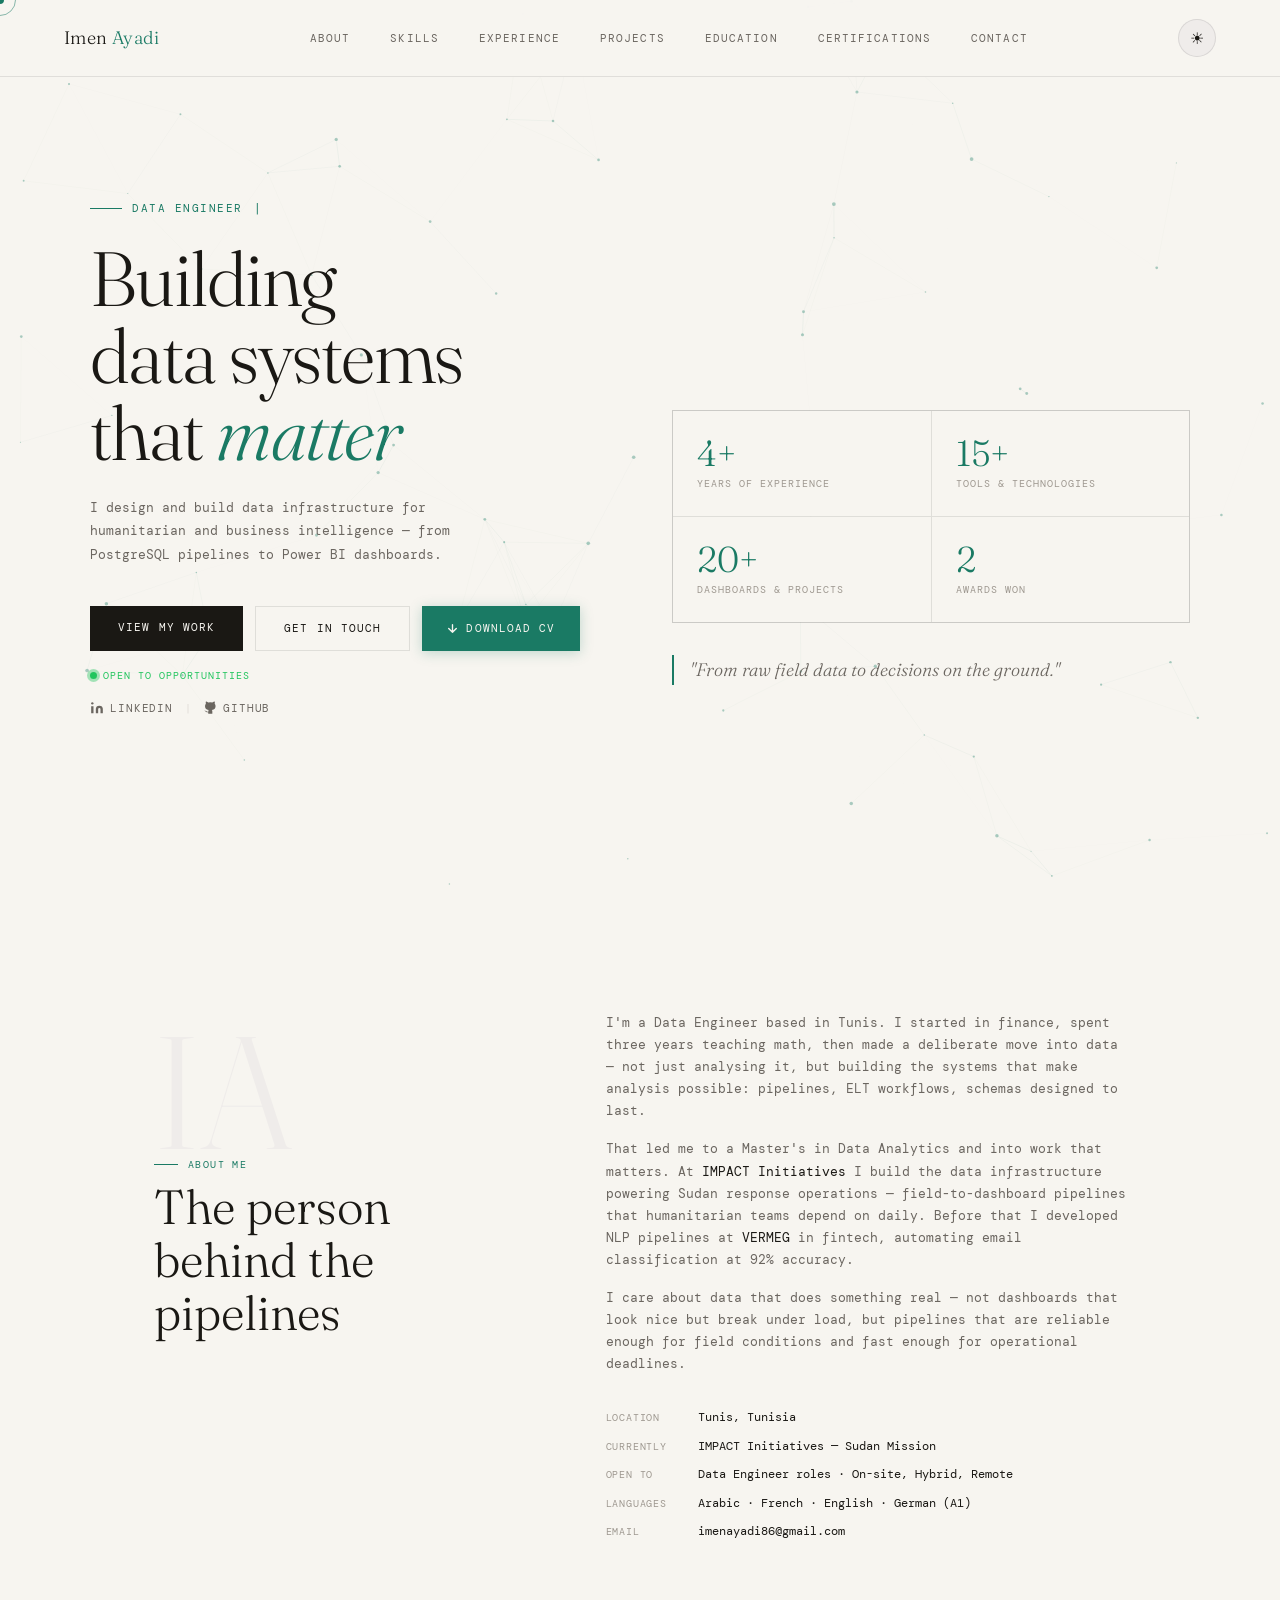
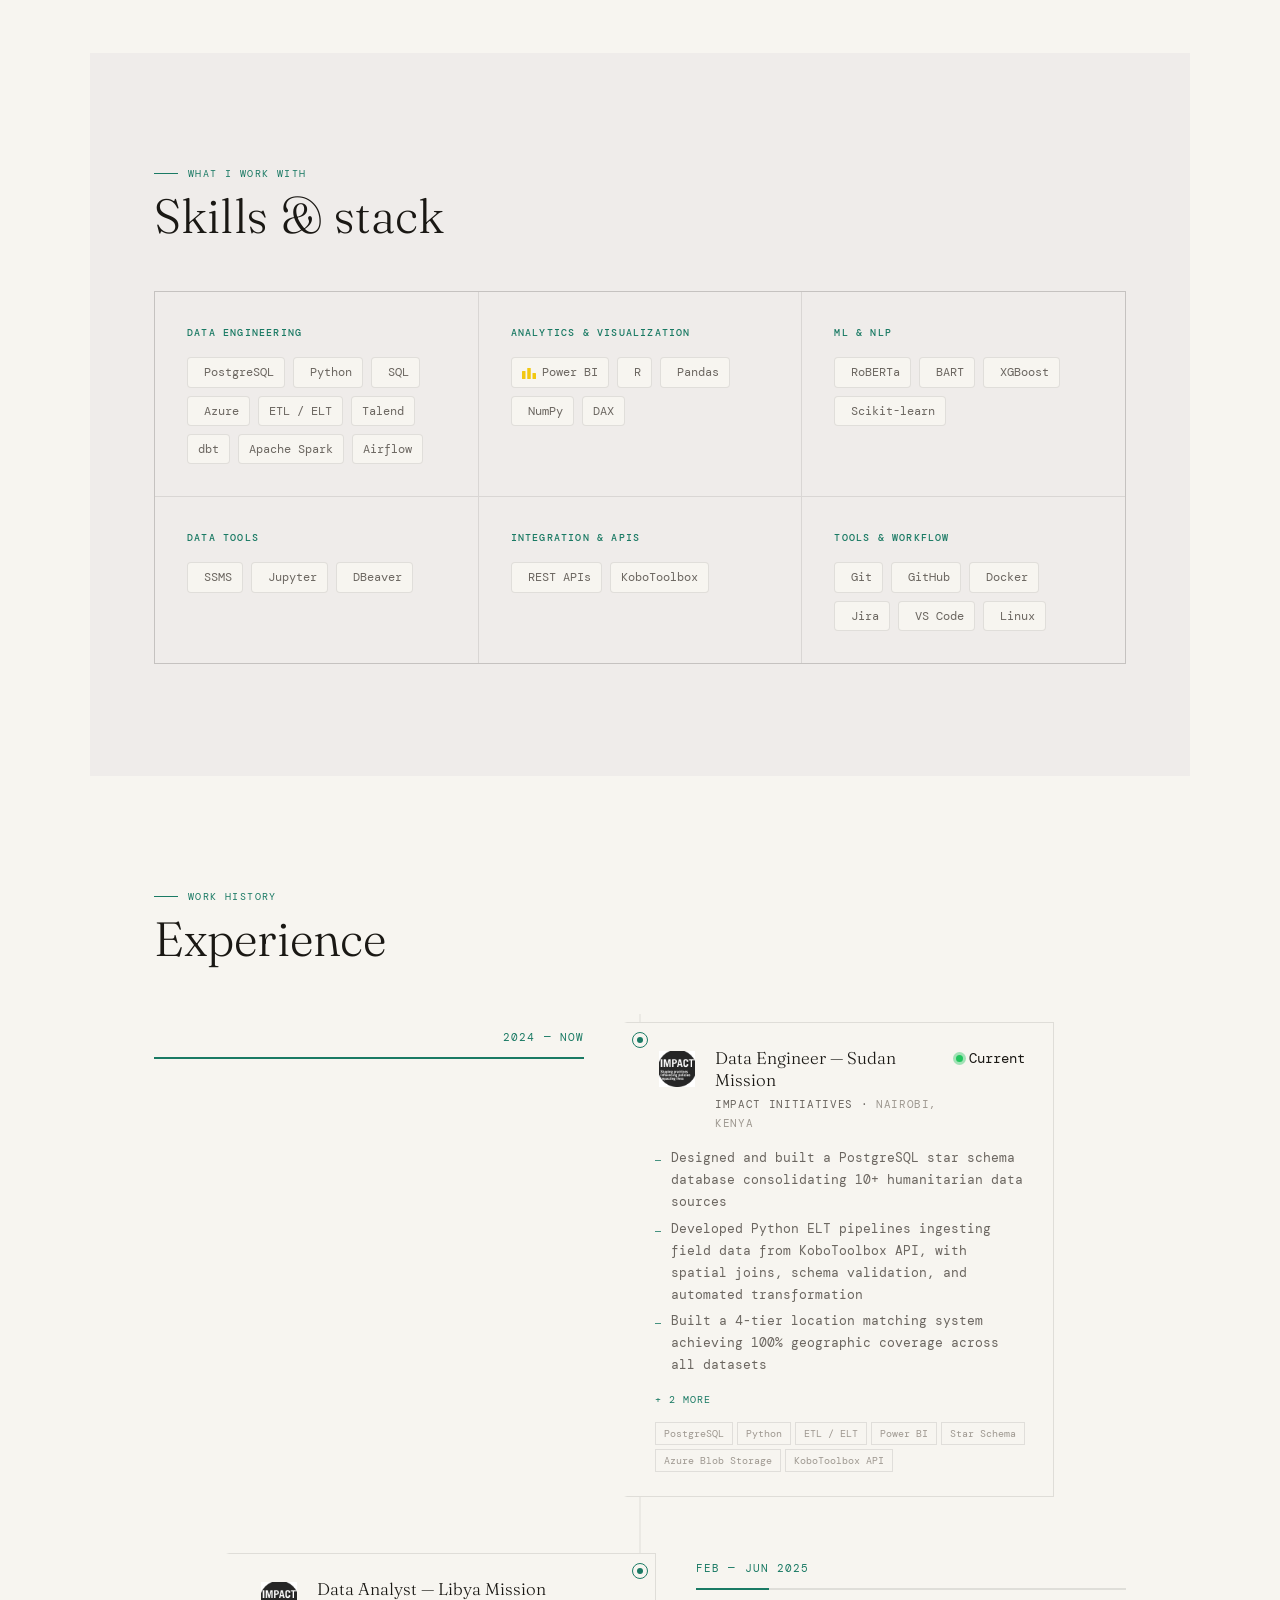
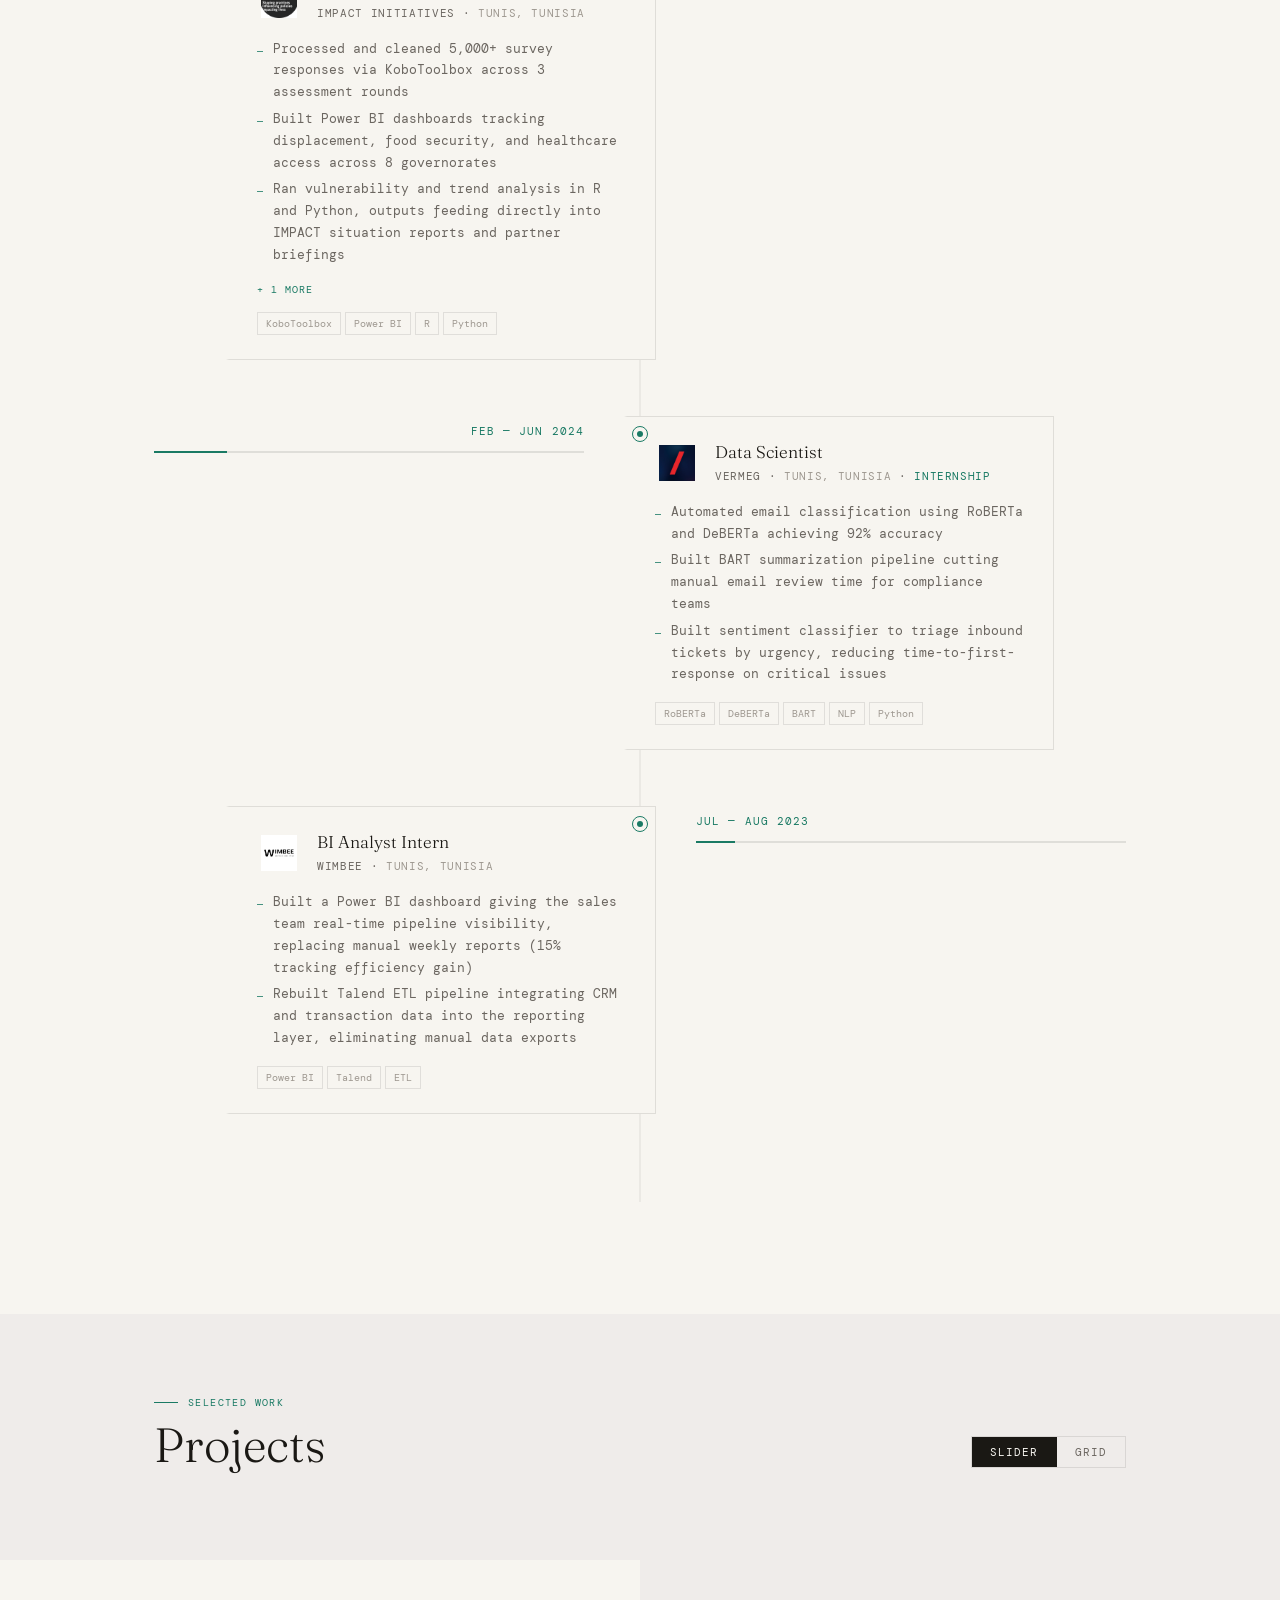
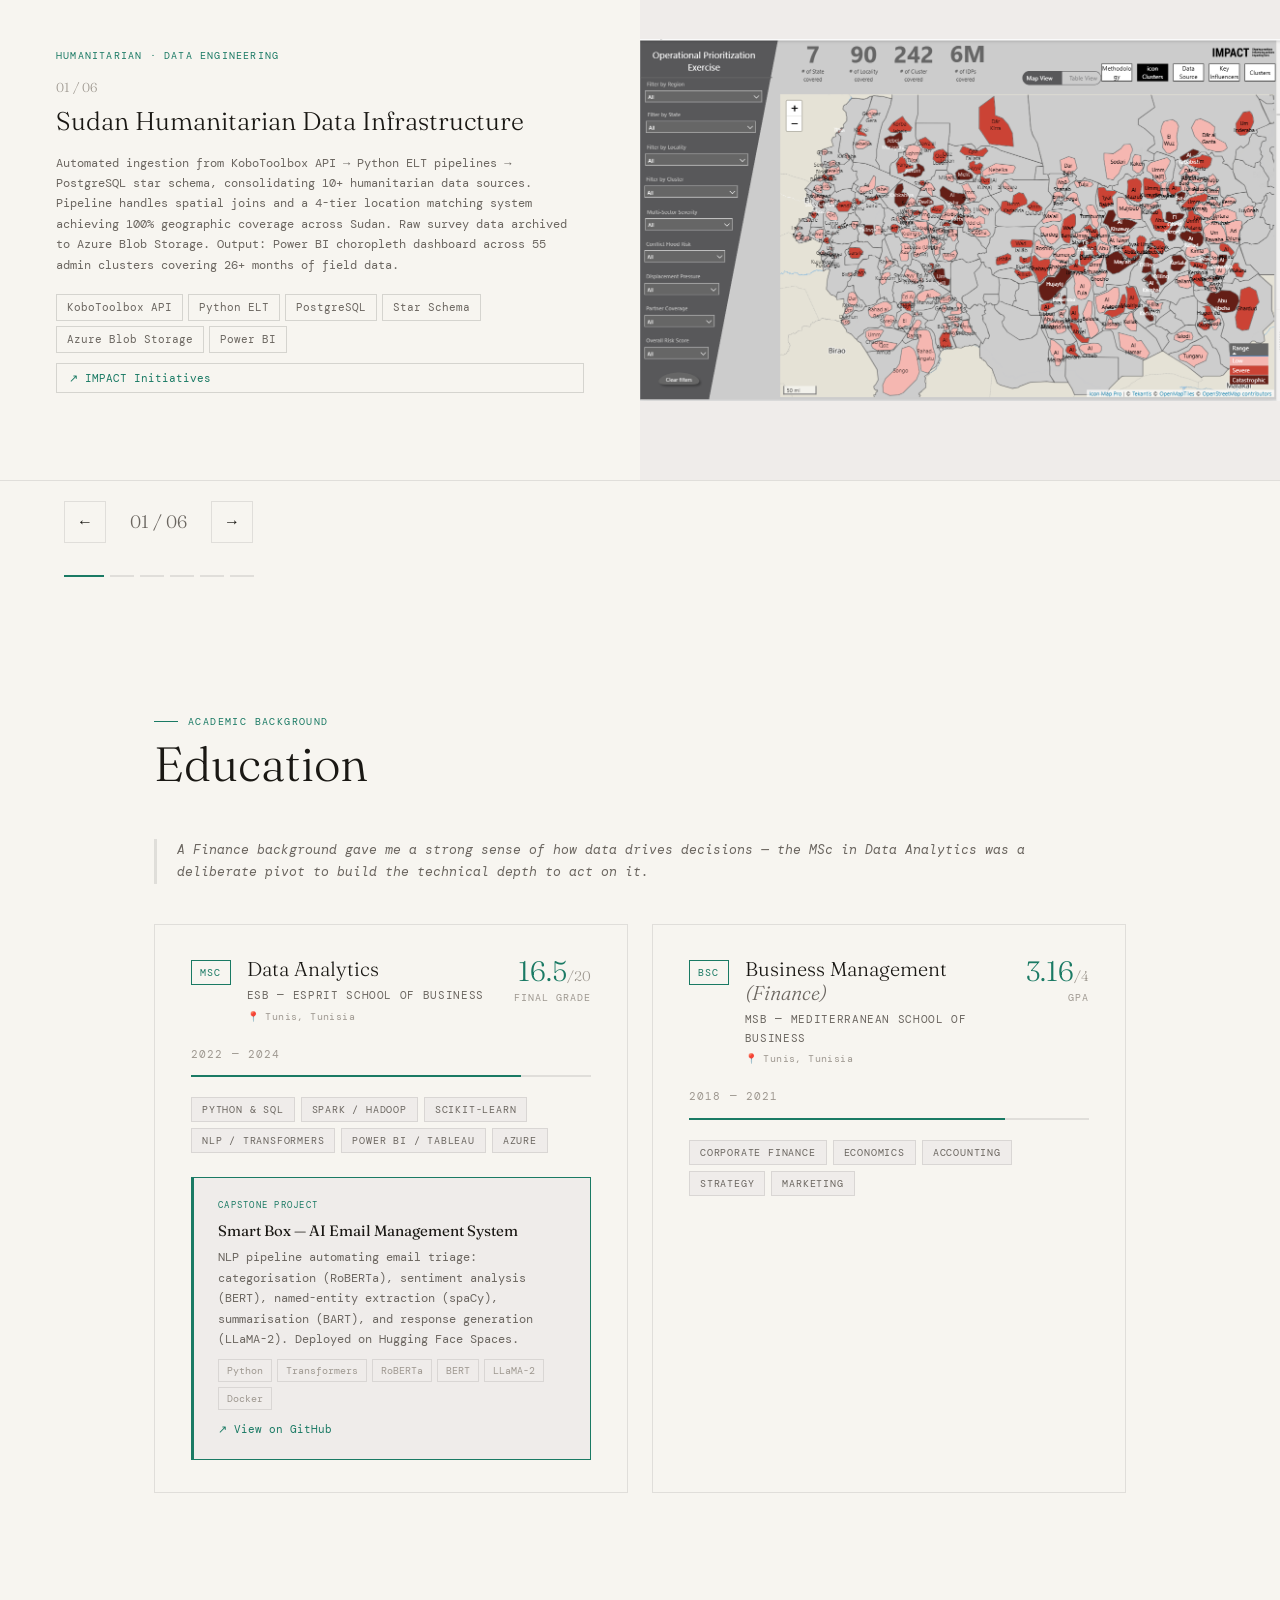
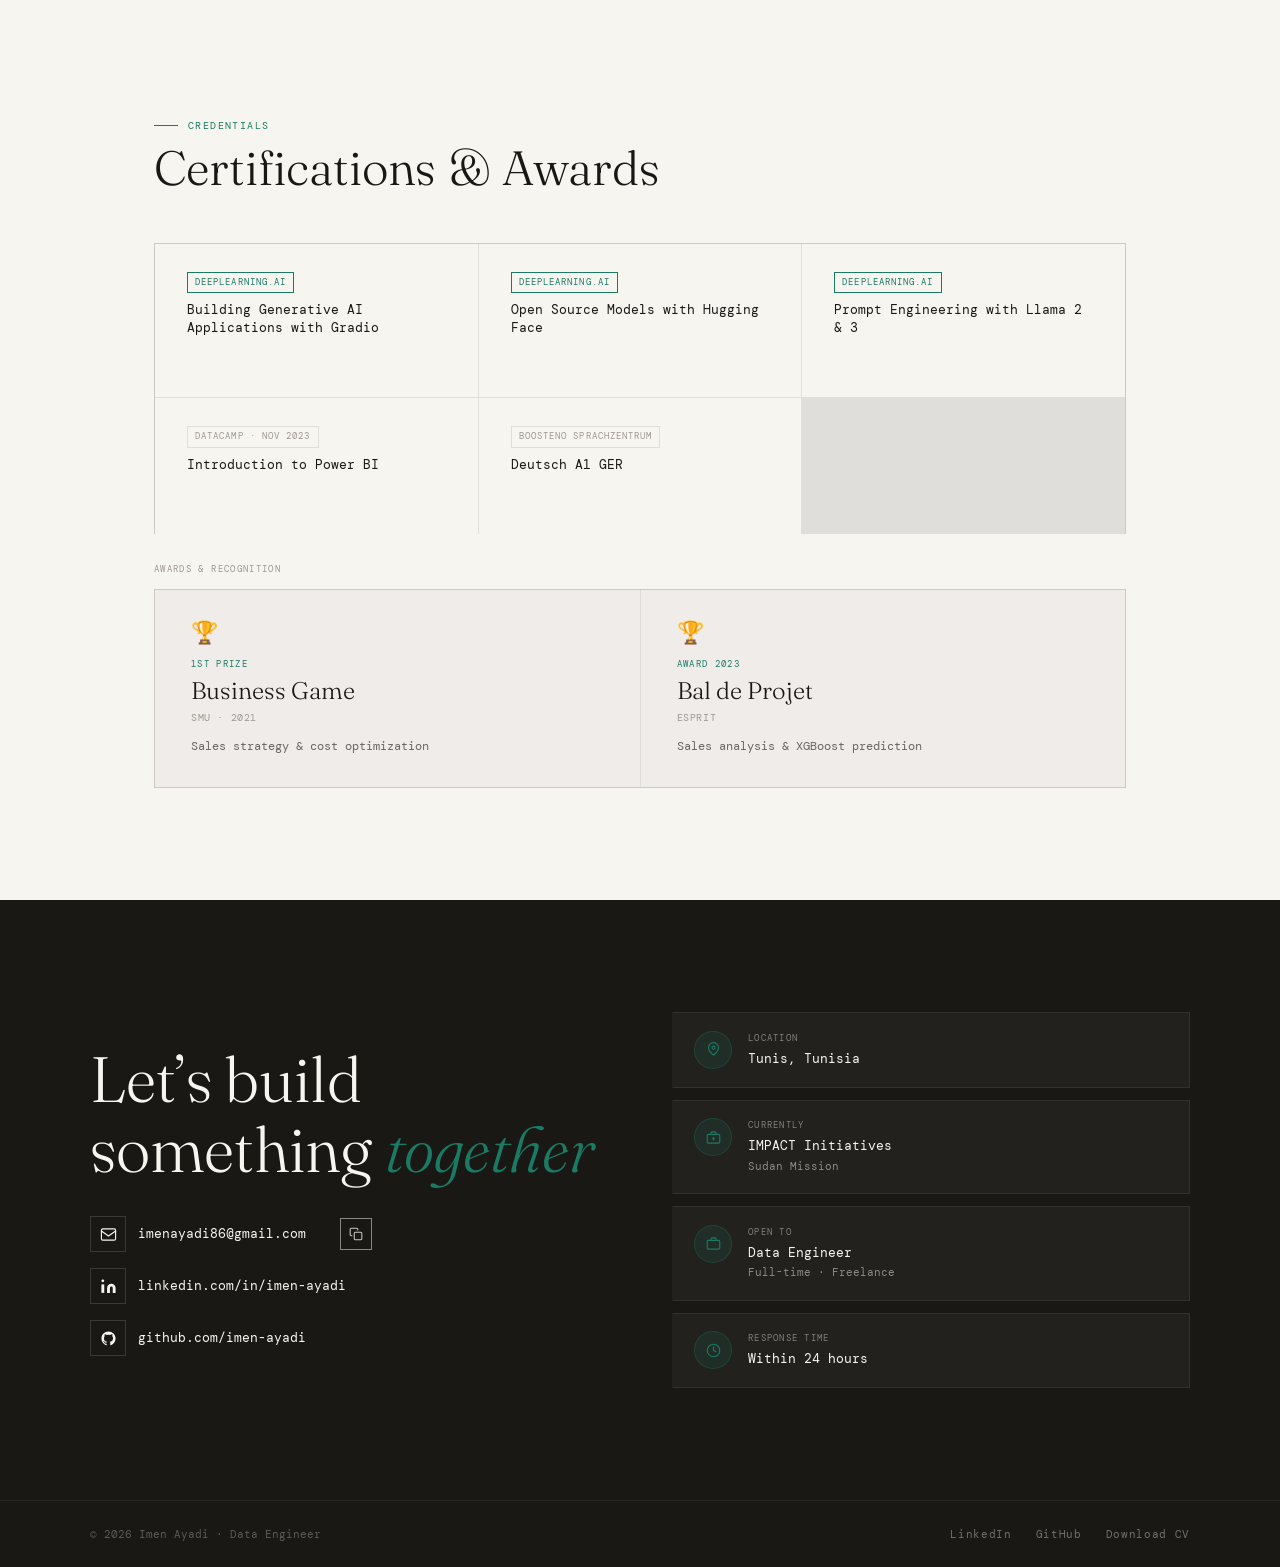
==== commit dc3146fa: "Add languages, fix cert bug, add Spark/Airflow skills, add open-to badge - Fix Deutsch cert card usi" ====
--- a/index.html
+++ b/index.html
@@ -96,7 +96,10 @@
           Download CV
         </a>
       </div>
-      <div style="display:flex;gap:12px;margin-top:1.25rem;align-items:center;">
+      <div style="display:inline-flex;align-items:center;gap:6px;font-size:10px;letter-spacing:0.1em;text-transform:uppercase;color:#22c55e;margin-top:1rem;">
+        <span class="exp-badge-pulse"></span>Open to opportunities
+      </div>
+      <div style="display:flex;gap:12px;margin-top:0.75rem;align-items:center;">
         <a href="https://www.linkedin.com/in/imen-ayadi-29255617a/" target="_blank" rel="noopener" aria-label="LinkedIn" style="display:inline-flex;align-items:center;gap:6px;font-size:11px;letter-spacing:0.08em;text-transform:uppercase;color:var(--ink2);text-decoration:none;transition:color 0.2s;" onmouseover="this.style.color='var(--teal)'" onmouseout="this.style.color='var(--ink2)'">
           <svg width="14" height="14" viewBox="0 0 24 24" fill="currentColor"><path d="M16 8a6 6 0 0 1 6 6v7h-4v-7a2 2 0 0 0-2-2 2 2 0 0 0-2 2v7h-4v-7a6 6 0 0 1 6-6z"/><rect x="2" y="9" width="4" height="12"/><circle cx="4" cy="4" r="2"/></svg>
           LinkedIn
@@ -150,6 +153,7 @@
         <div class="about-detail"><span class="about-detail-label">Location</span><span class="about-detail-val">Tunis, Tunisia</span></div>
         <div class="about-detail"><span class="about-detail-label">Currently</span><span class="about-detail-val">IMPACT Initiatives — Sudan Mission</span></div>
         <div class="about-detail"><span class="about-detail-label">Open to</span><span class="about-detail-val">Data Engineer roles · On-site, Hybrid, Remote</span></div>
+        <div class="about-detail"><span class="about-detail-label">Languages</span><span class="about-detail-val">Arabic · French · English · German (A1)</span></div>
         <div class="about-detail"><span class="about-detail-label">Email</span><span class="about-detail-val">imenayadi86@gmail.com</span></div>
       </div>
     </div>
@@ -176,6 +180,8 @@
           <span class="sk-tag">ETL / ELT</span>
           <span class="sk-tag">Talend</span>
           <span class="sk-tag">dbt</span>
+          <span class="sk-tag">Apache Spark</span>
+          <span class="sk-tag">Airflow</span>
         </div>
       </div>
 
@@ -646,10 +652,9 @@
       <div class="cert-arrow">&#x2197;</div>
     </div>
 
-    <div class="cert-card cert-card-link" onclick="openCertModal('assets/images/cert-gradio.jpg','Deutsch A1 GER — Boosteno')" style="cursor:pointer;">
+    <div class="cert-card">
       <div class="cert-platform">Boosteno Sprachzentrum</div>
       <div class="cert-name">Deutsch A1 GER</div>
-      <div class="cert-arrow">&#x2197;</div>
     </div>
 
   </div>
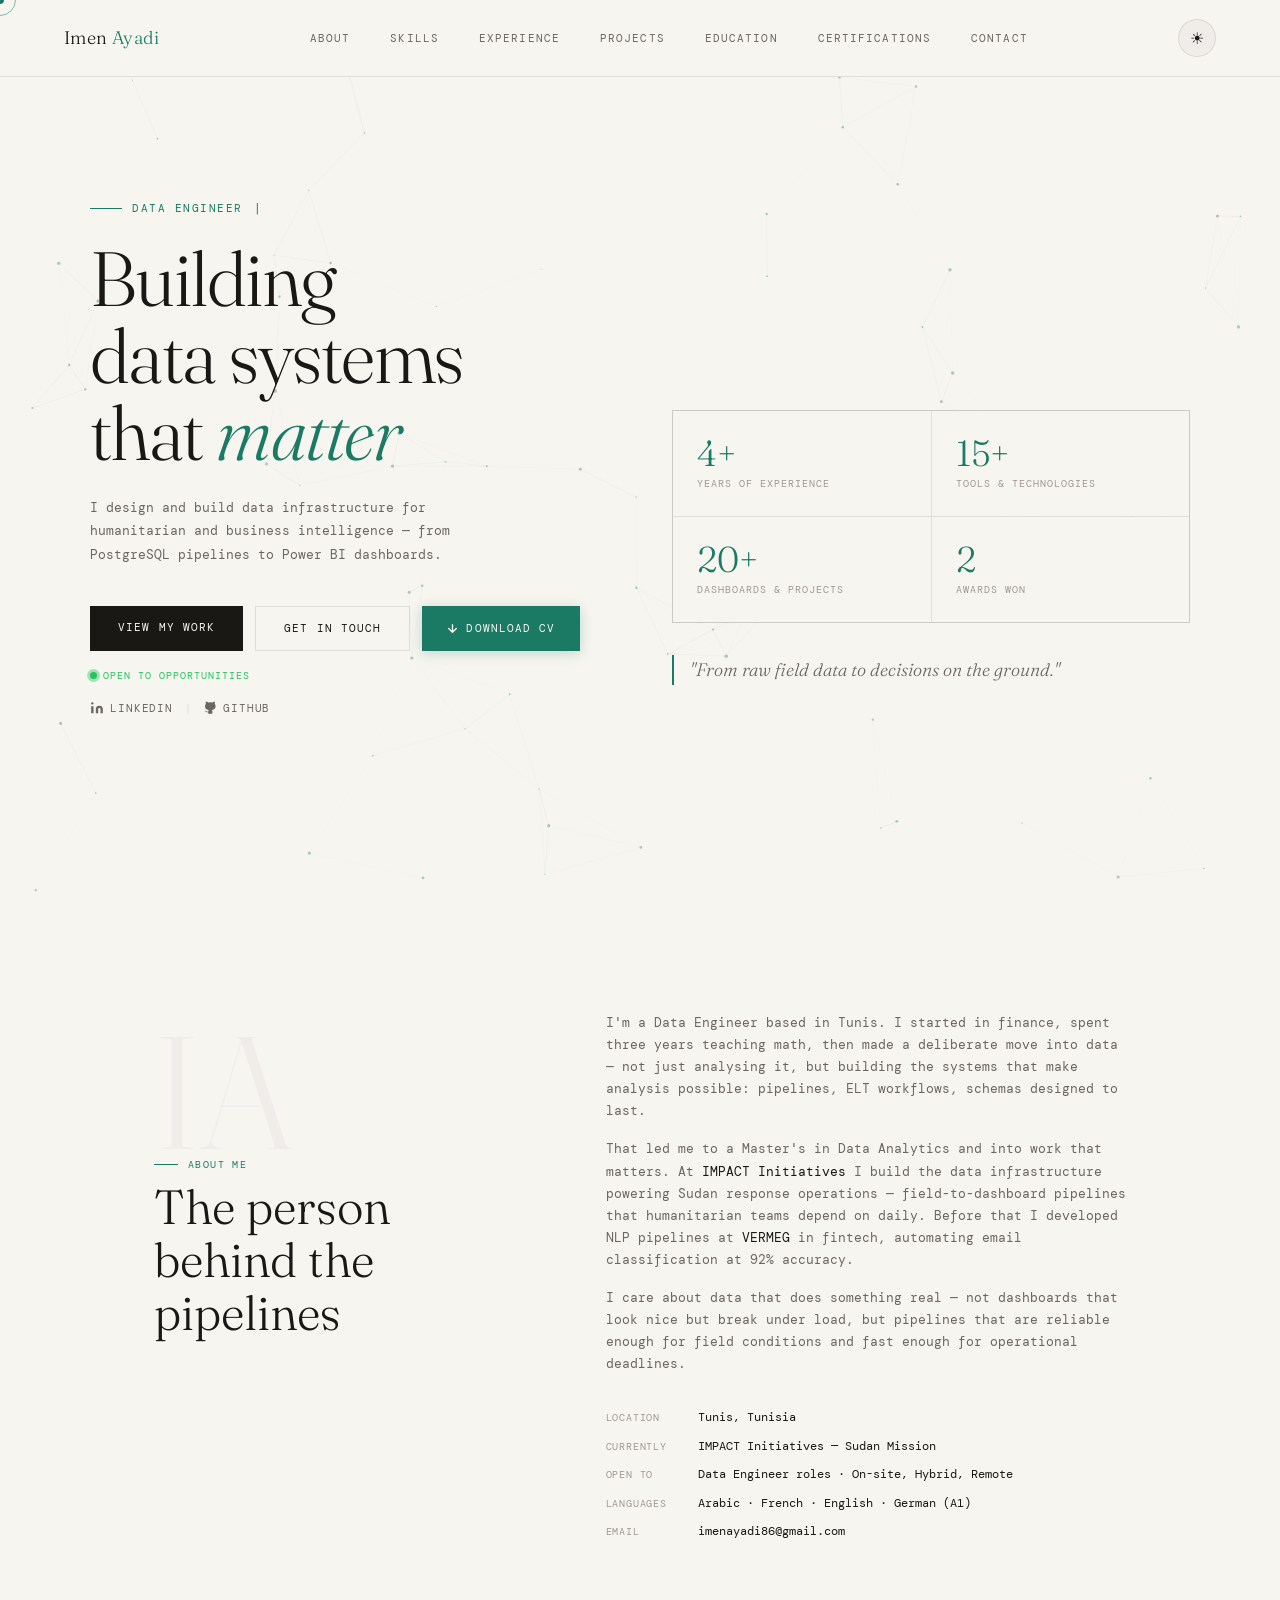
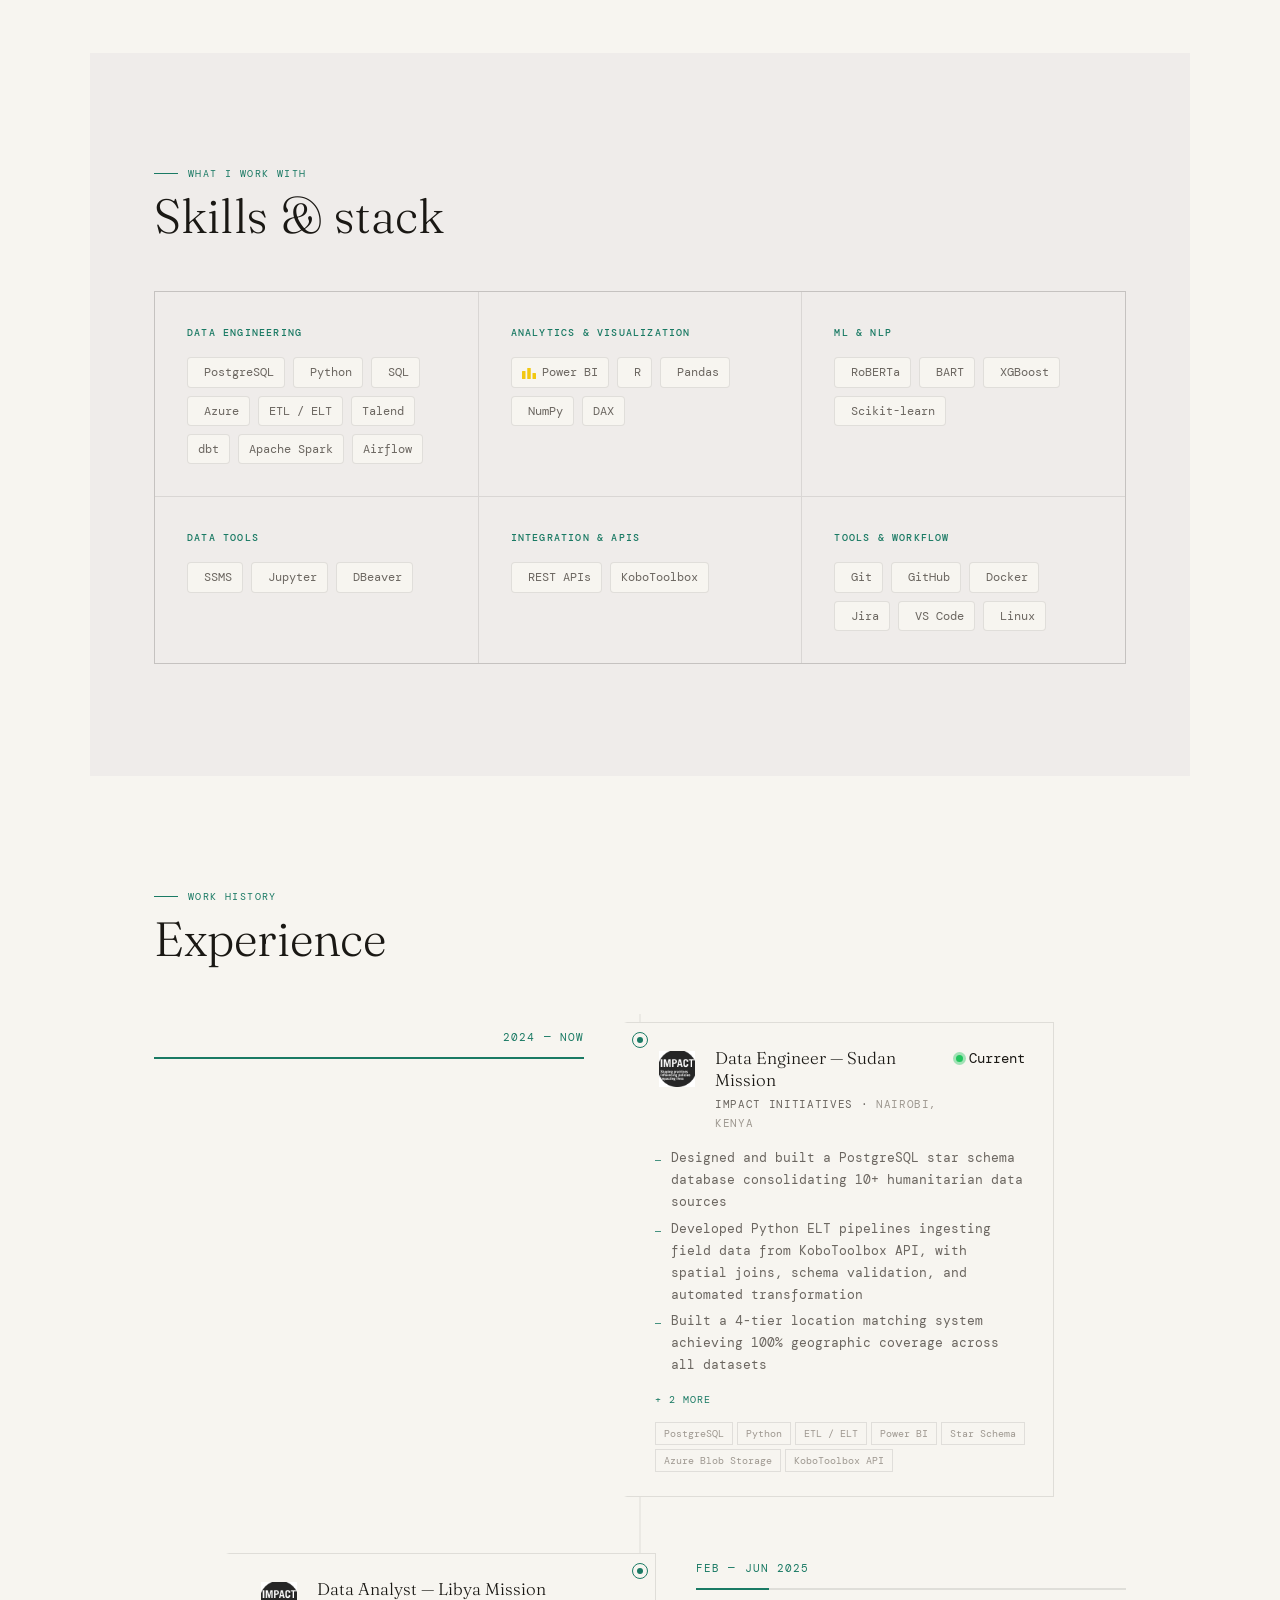
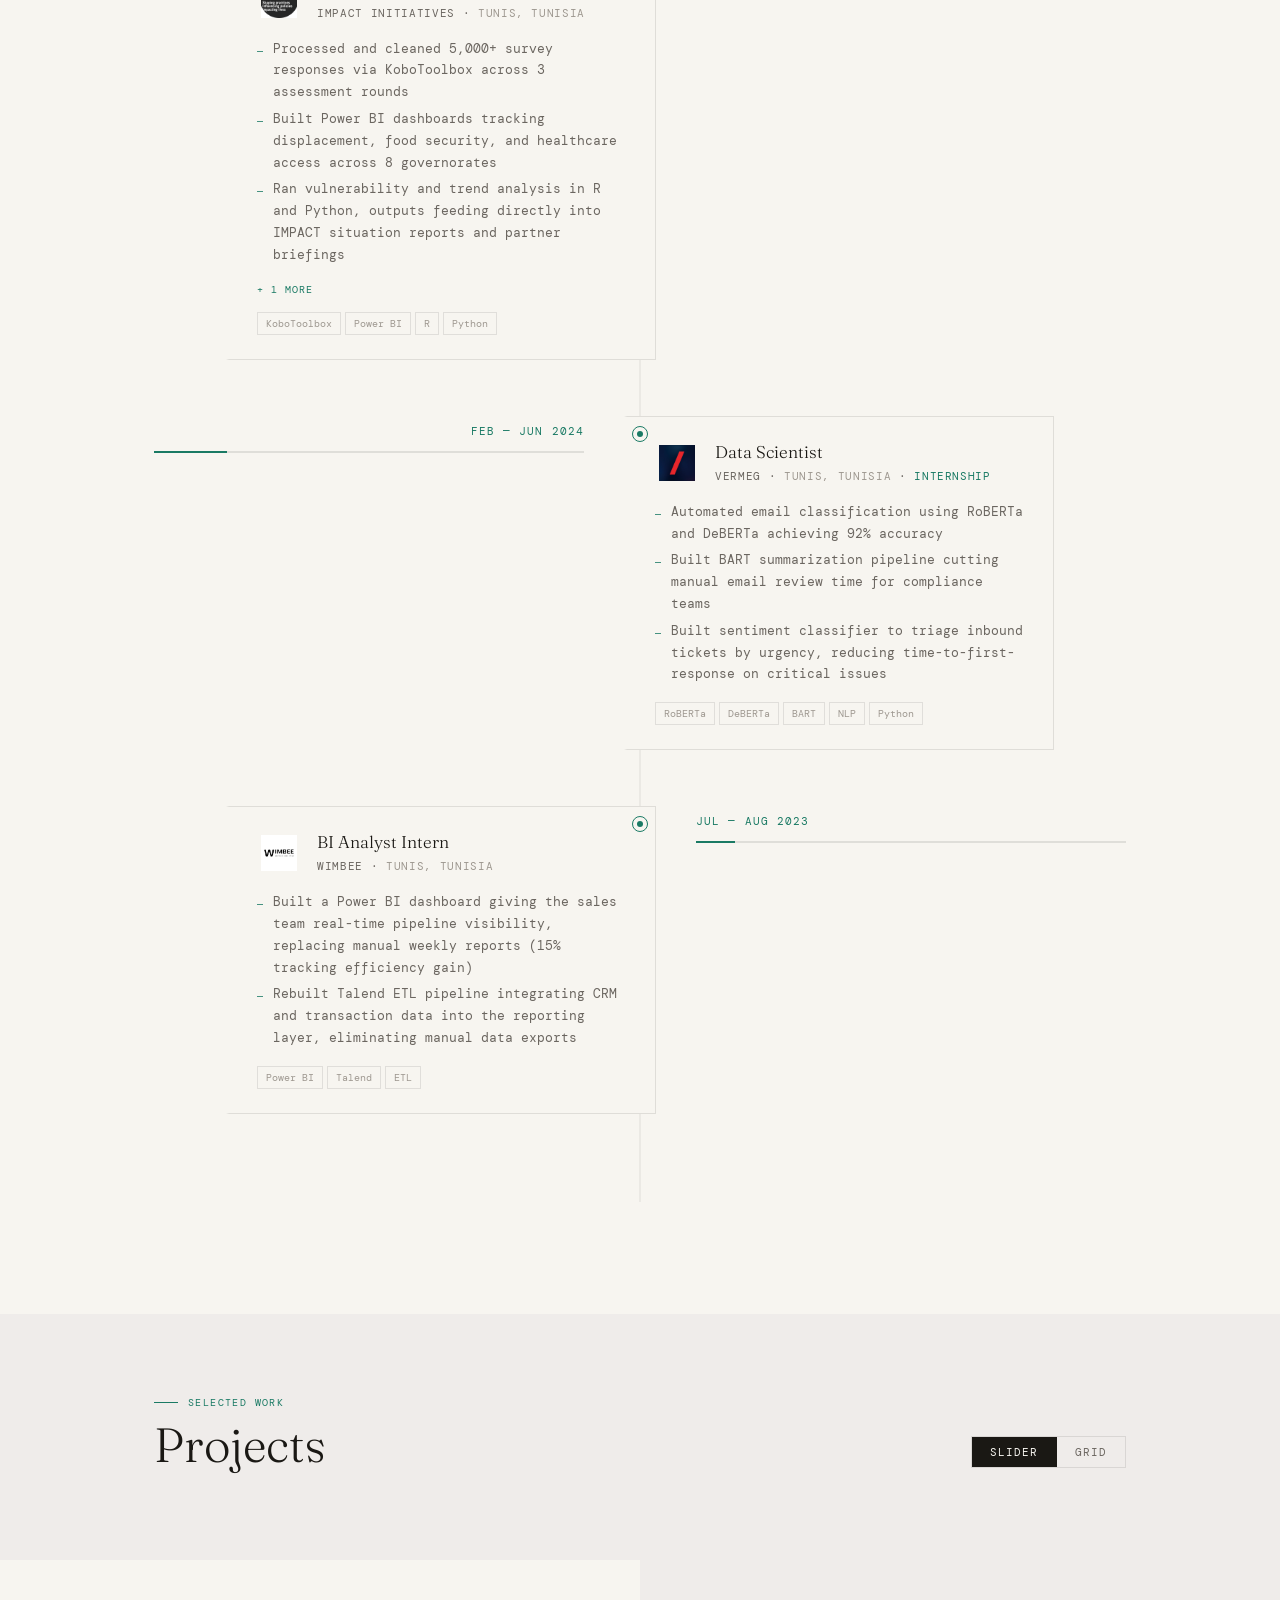
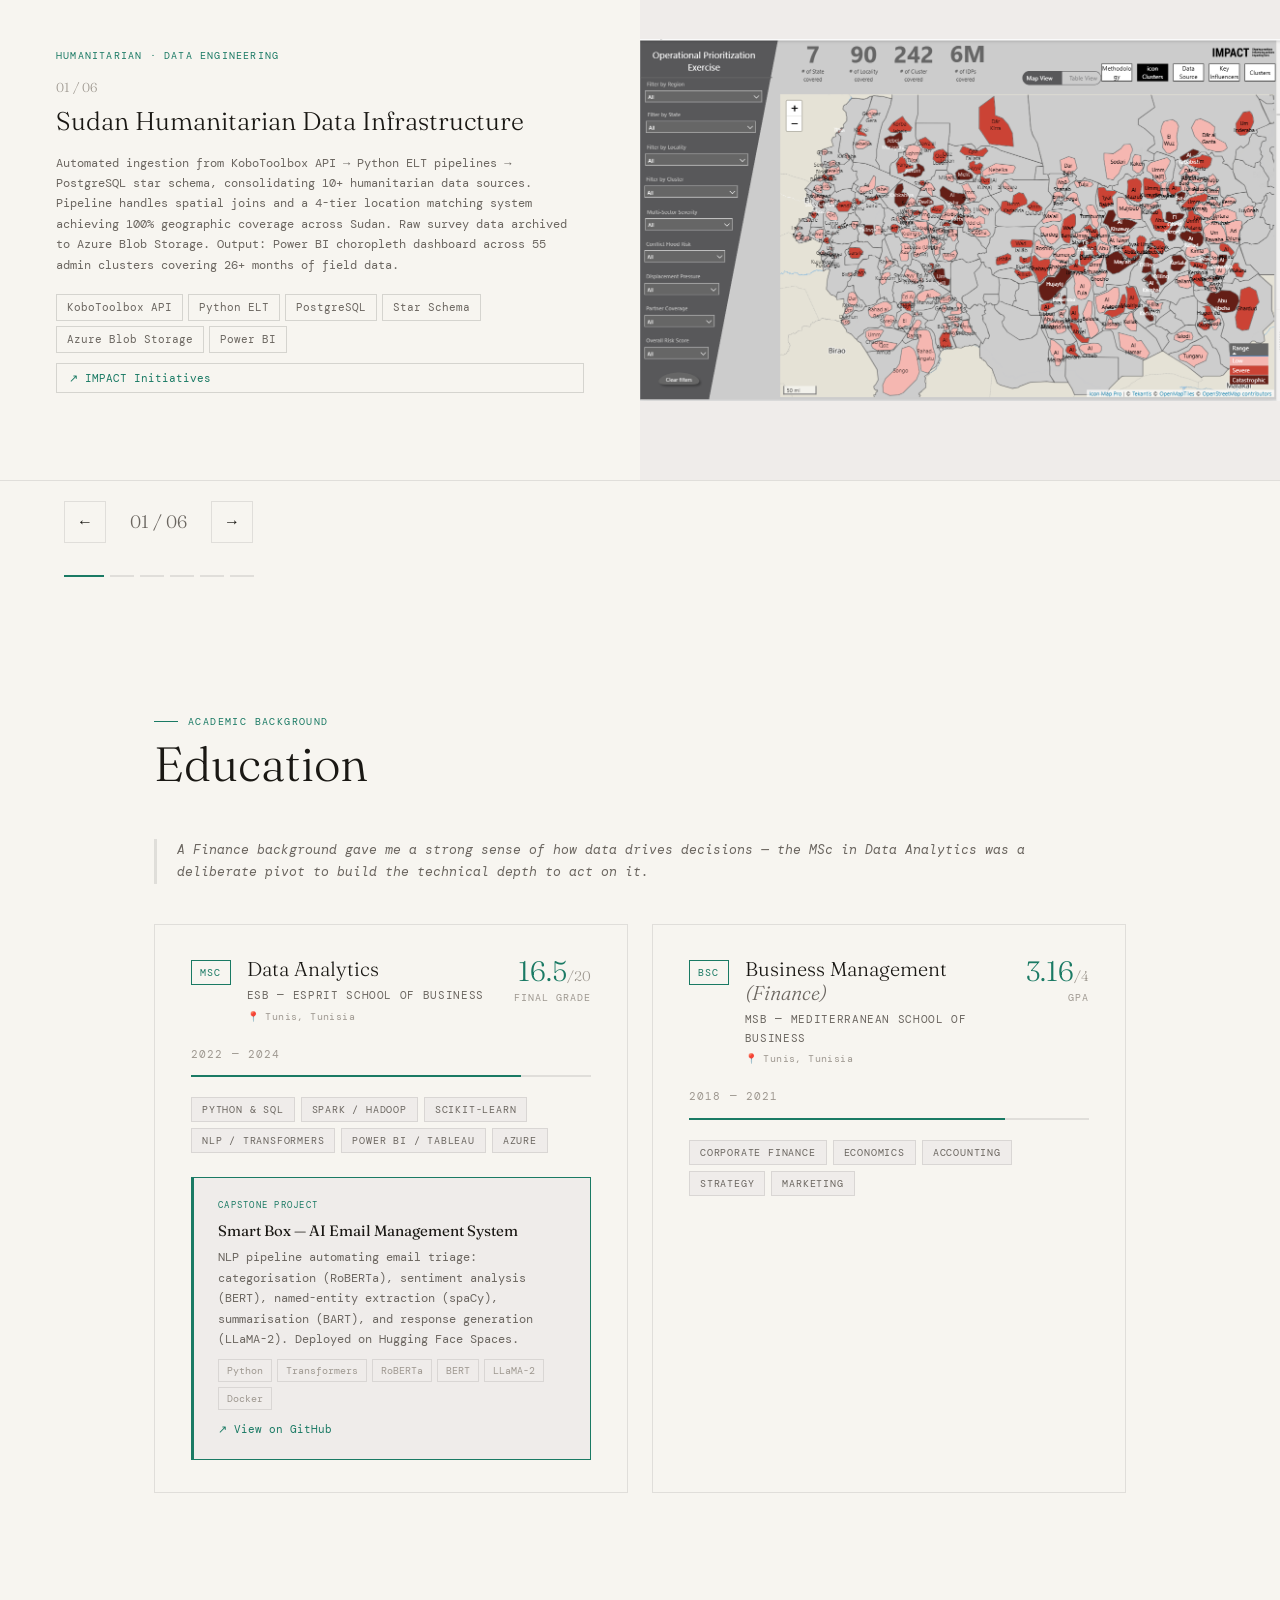
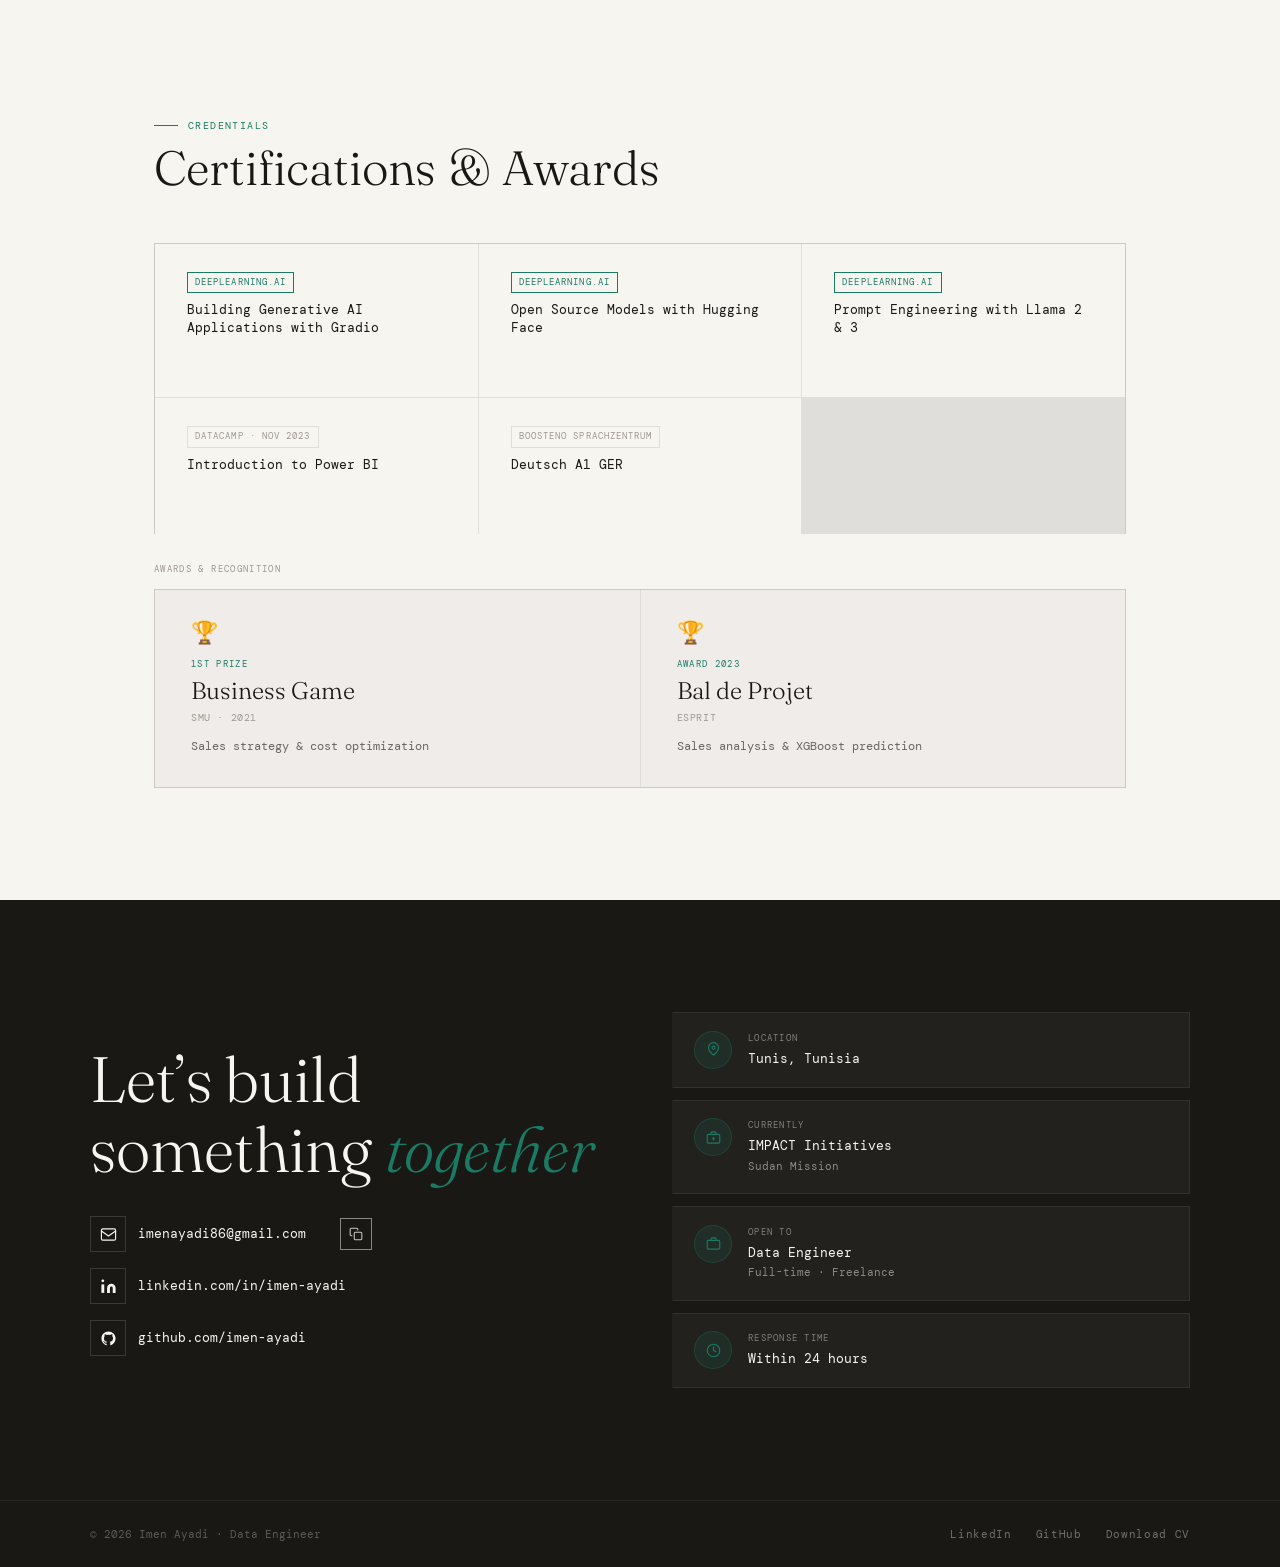
==== commit 0717cffb: "Fix Gradio cert to use local image modal instead of broken external link Co-Authored-By: Claude Sonn" ====
--- a/index.html
+++ b/index.html
@@ -628,11 +628,11 @@
   <!-- Certifications grid -->
   <div class="cert-grid reveal">
 
-    <a class="cert-card cert-card-link" href="https://learn.deeplearning.ai/accomplishments/4ddd7965-9694-4008-b698-5dc606506c20?usp=sharing" target="_blank" rel="noopener">
+    <div class="cert-card cert-card-link" onclick="openCertModal('assets/images/cert-gradio.jpg','Building Generative AI Applications with Gradio — DeepLearning.AI')" style="cursor:pointer;">
       <div class="cert-platform cert-platform--dlai">DeepLearning.AI</div>
       <div class="cert-name">Building Generative AI Applications with Gradio</div>
       <div class="cert-arrow">&#x2197;</div>
-    </a>
+    </div>
 
     <a class="cert-card cert-card-link" href="https://learn.deeplearning.ai/accomplishments/411ddd70-9340-4278-bcfa-bb625b88386b?usp=sharing" target="_blank" rel="noopener">
       <div class="cert-platform cert-platform--dlai">DeepLearning.AI</div>
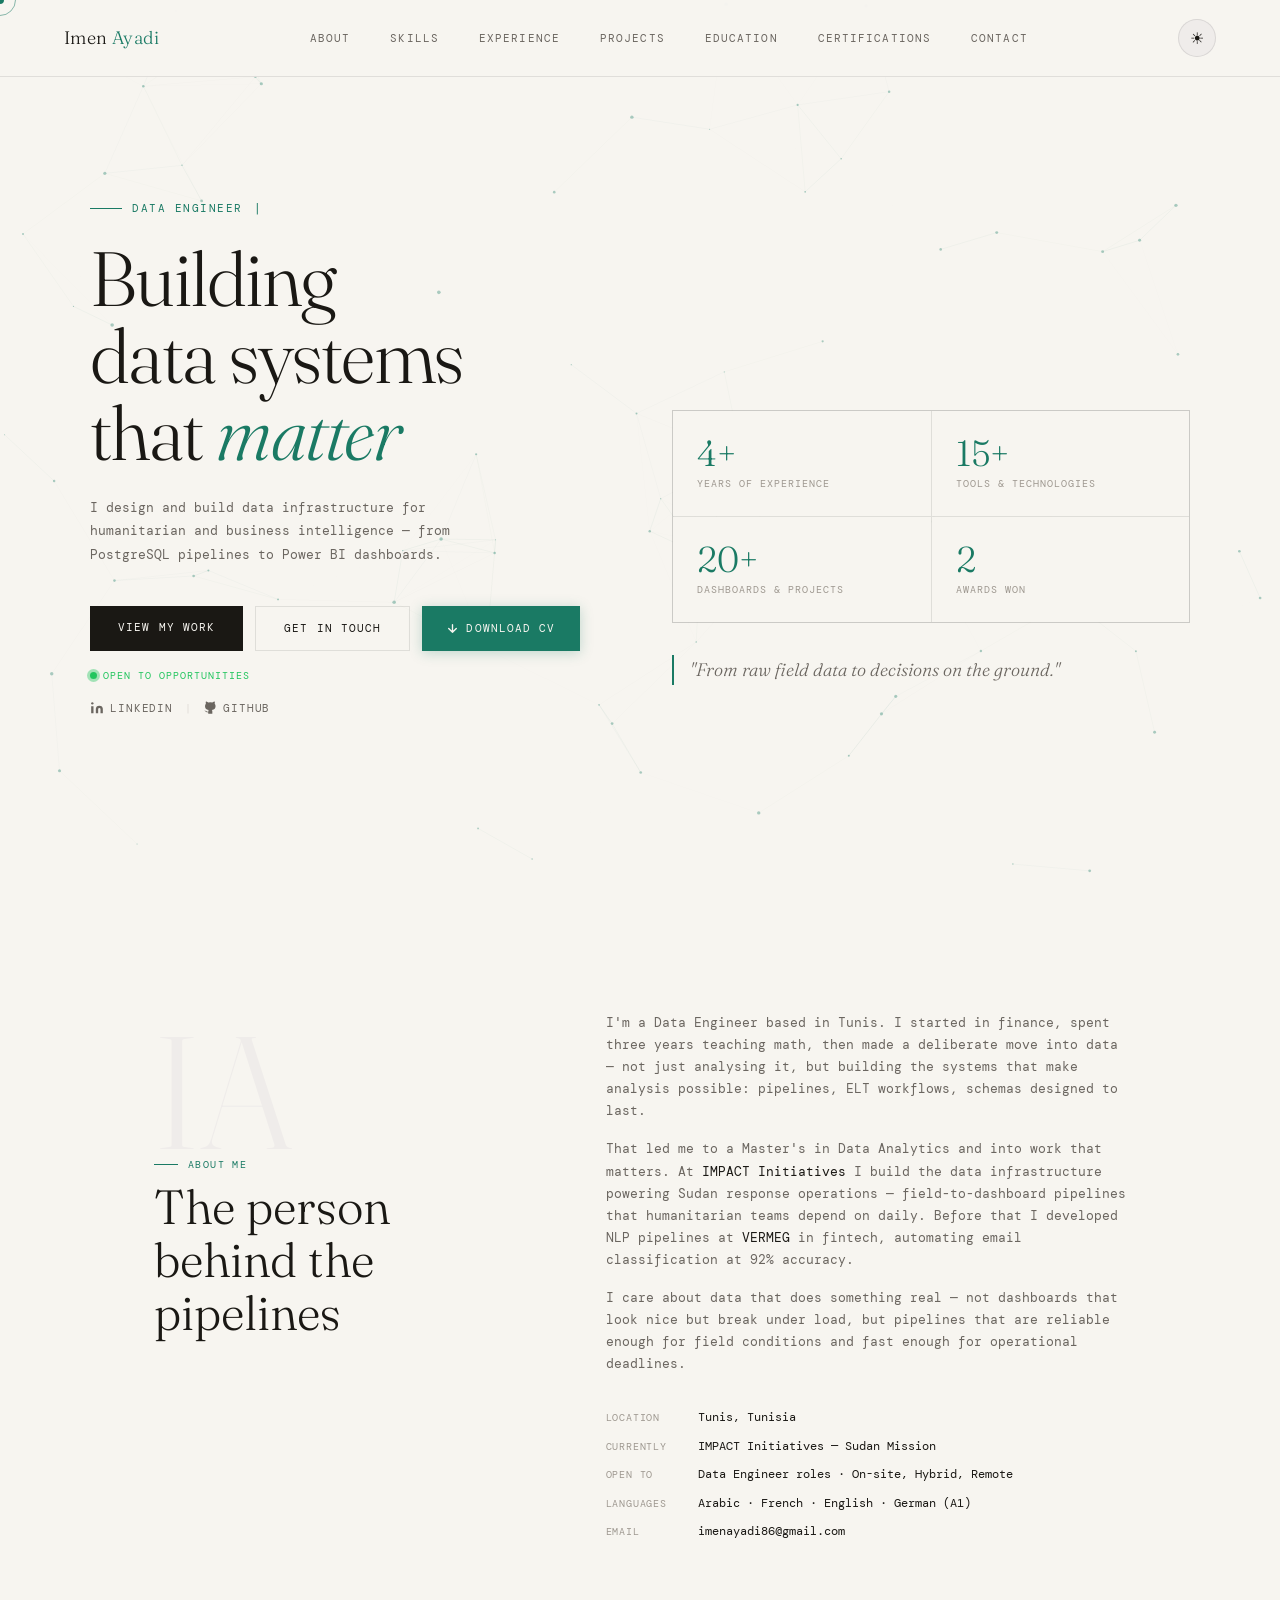
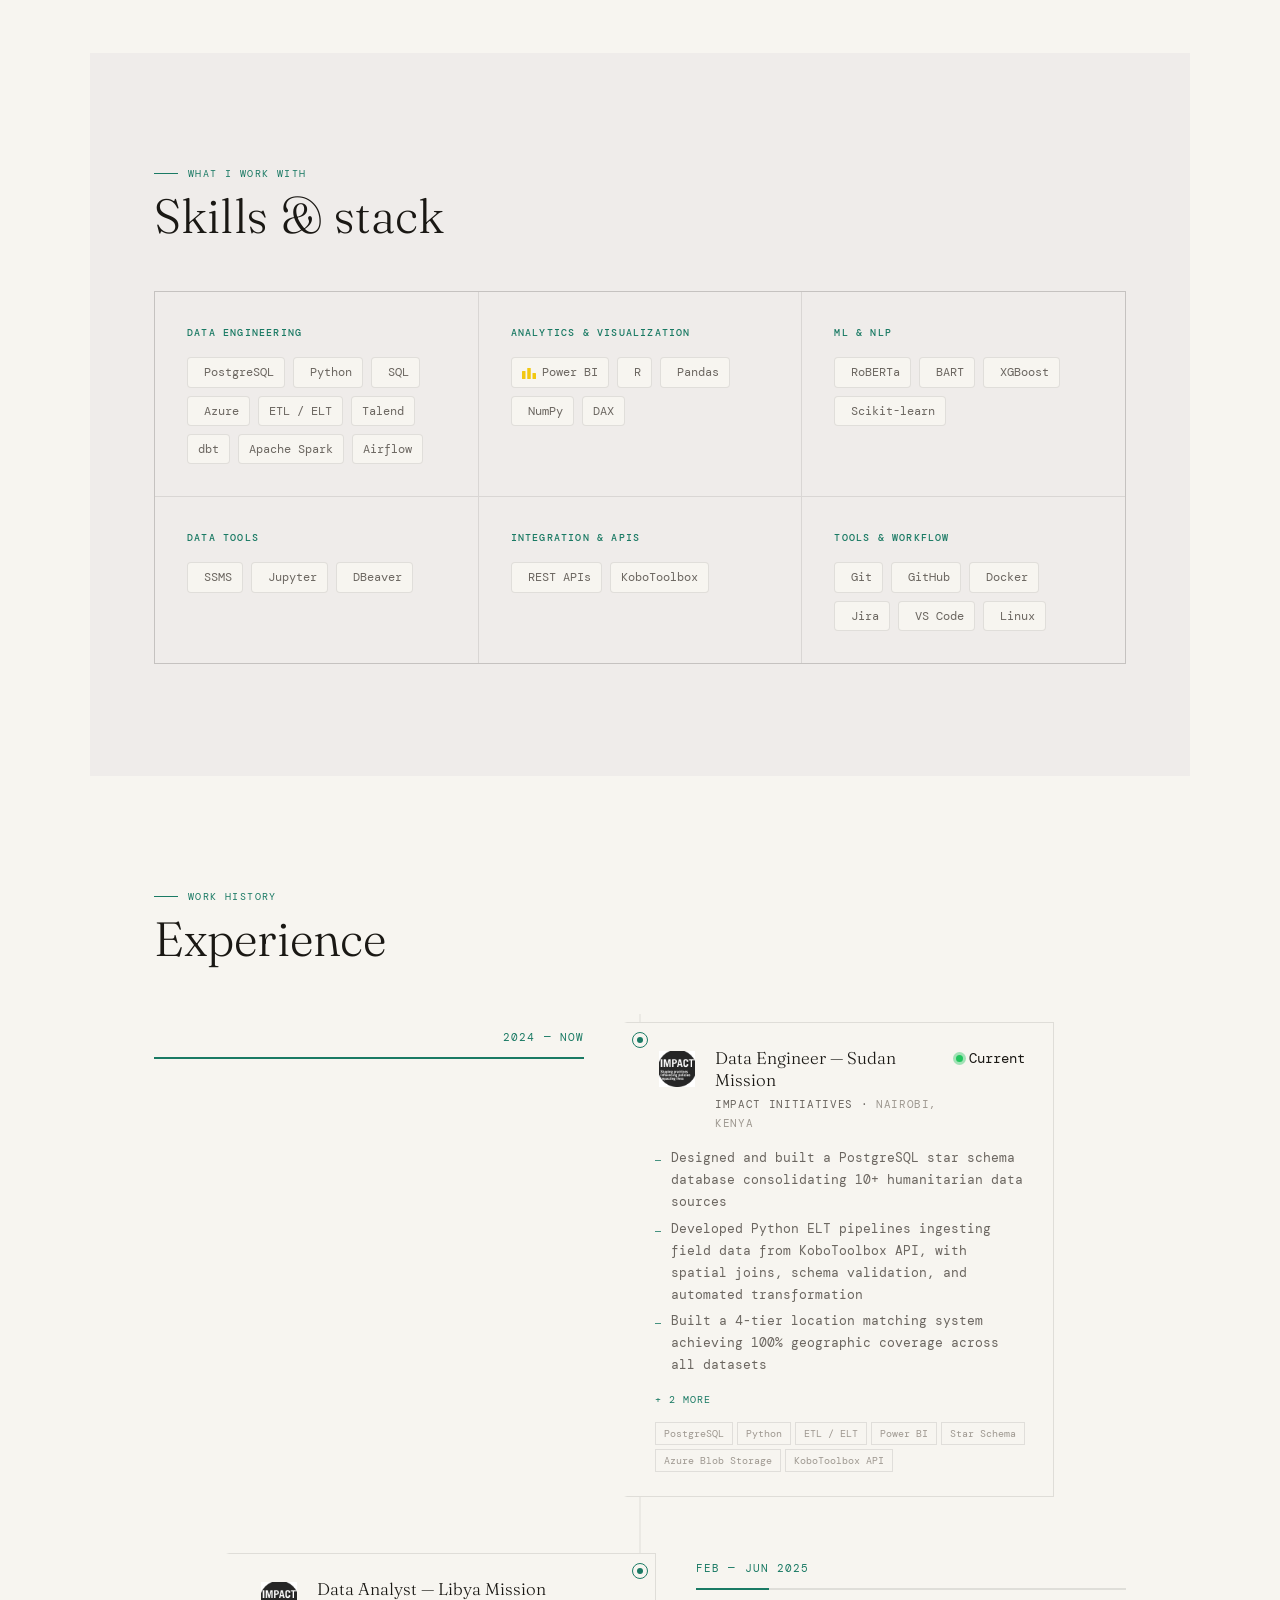
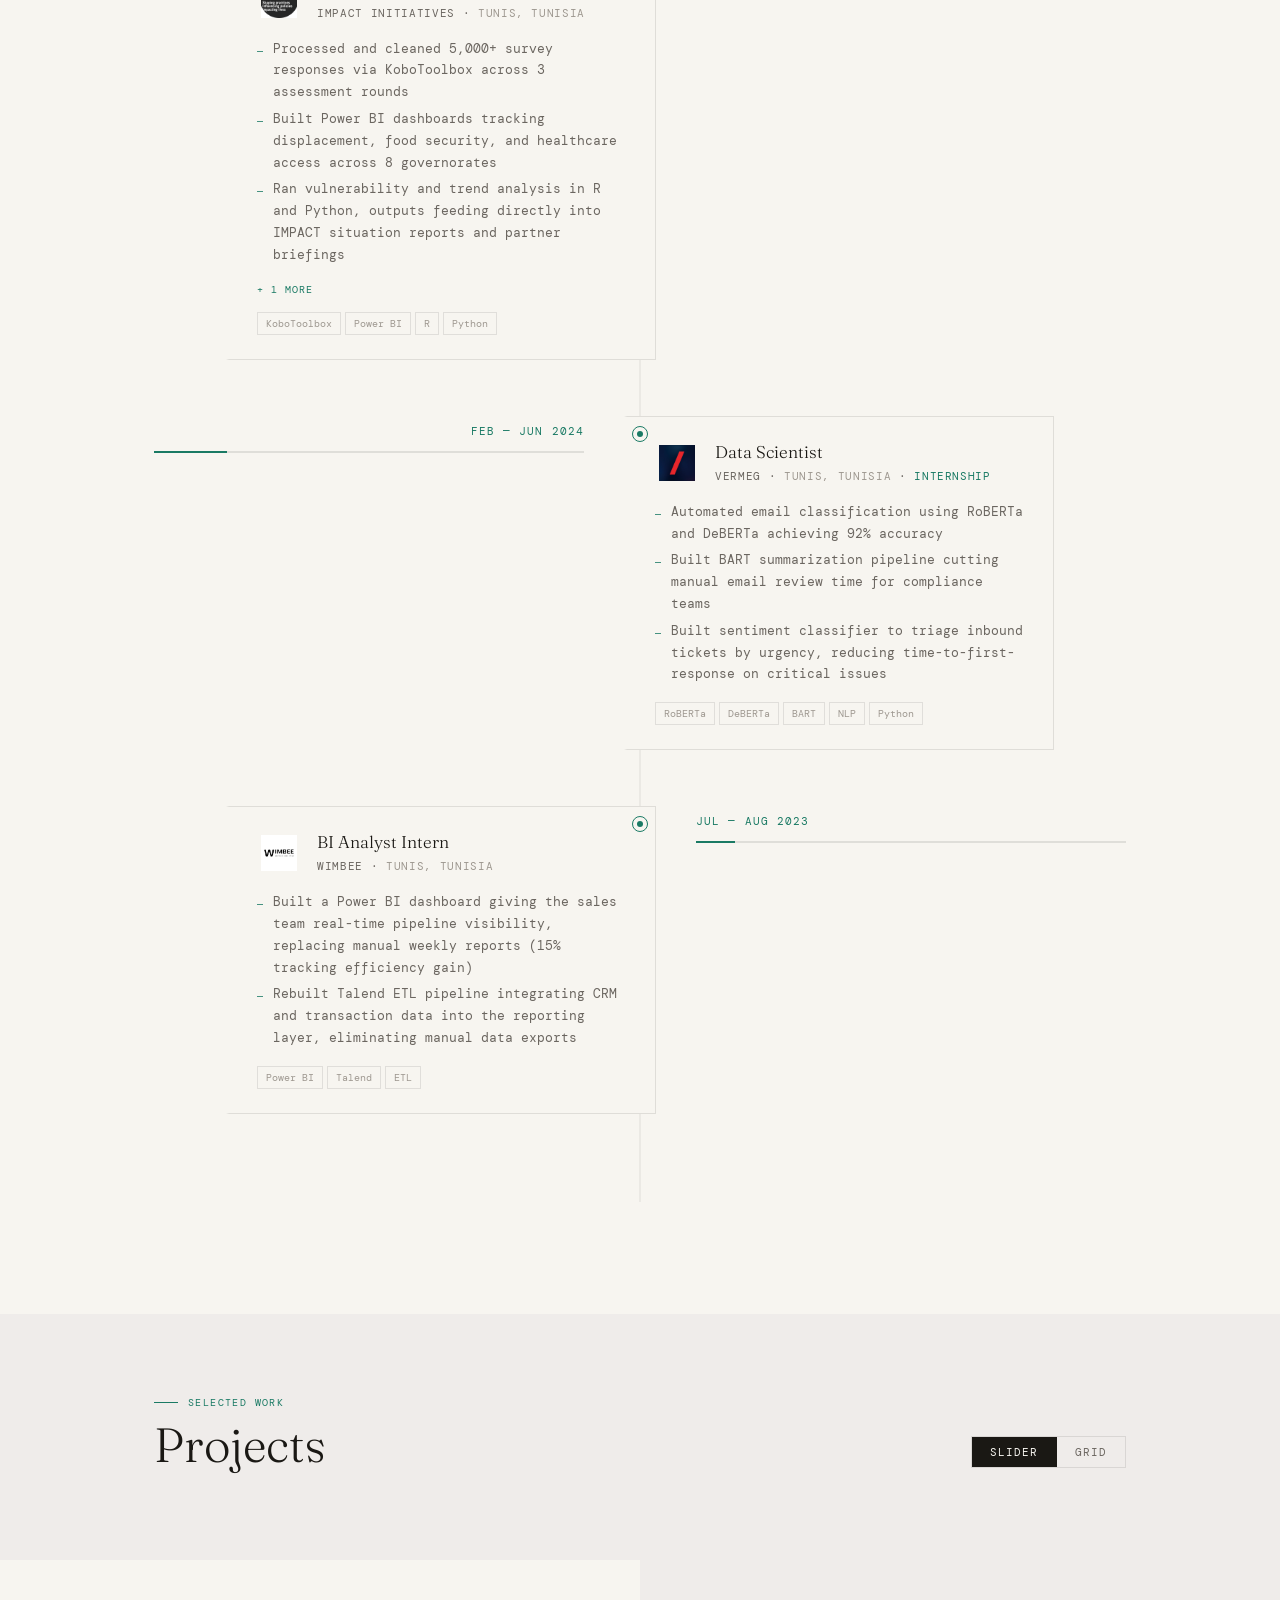
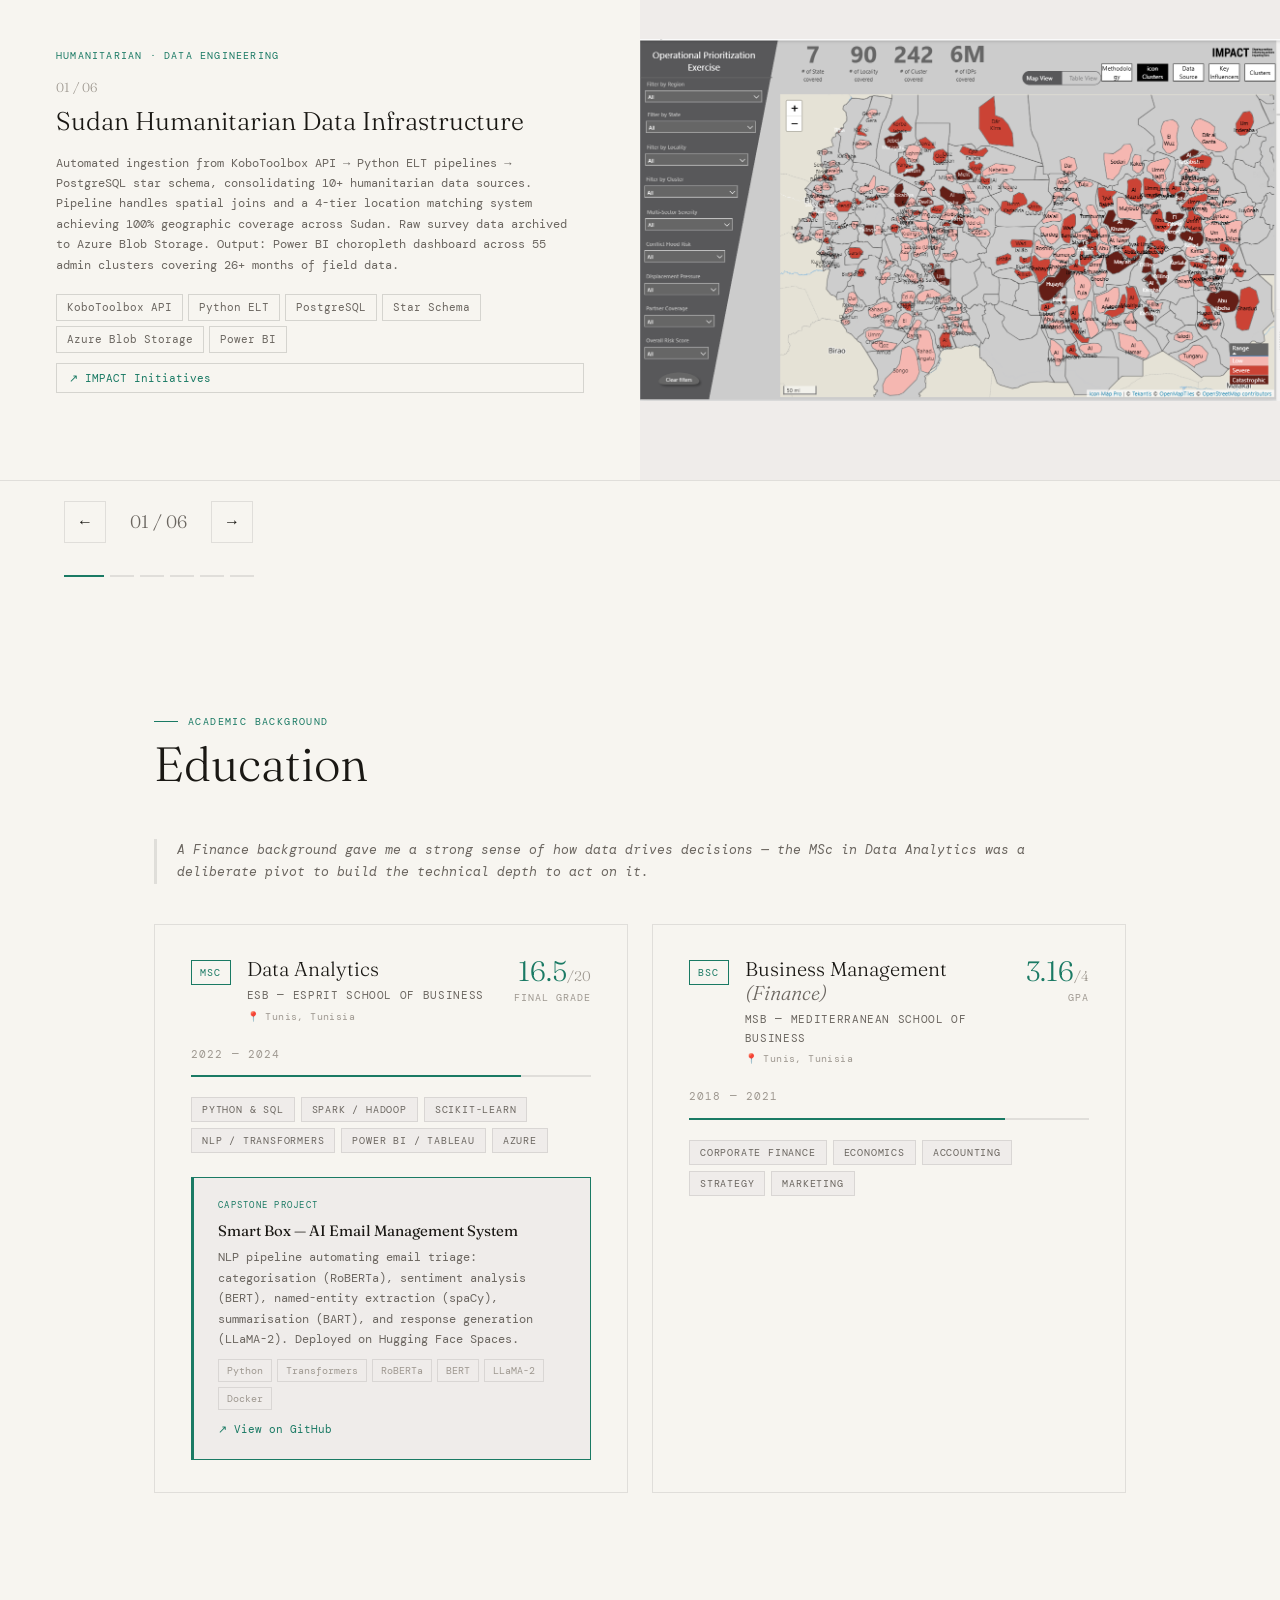
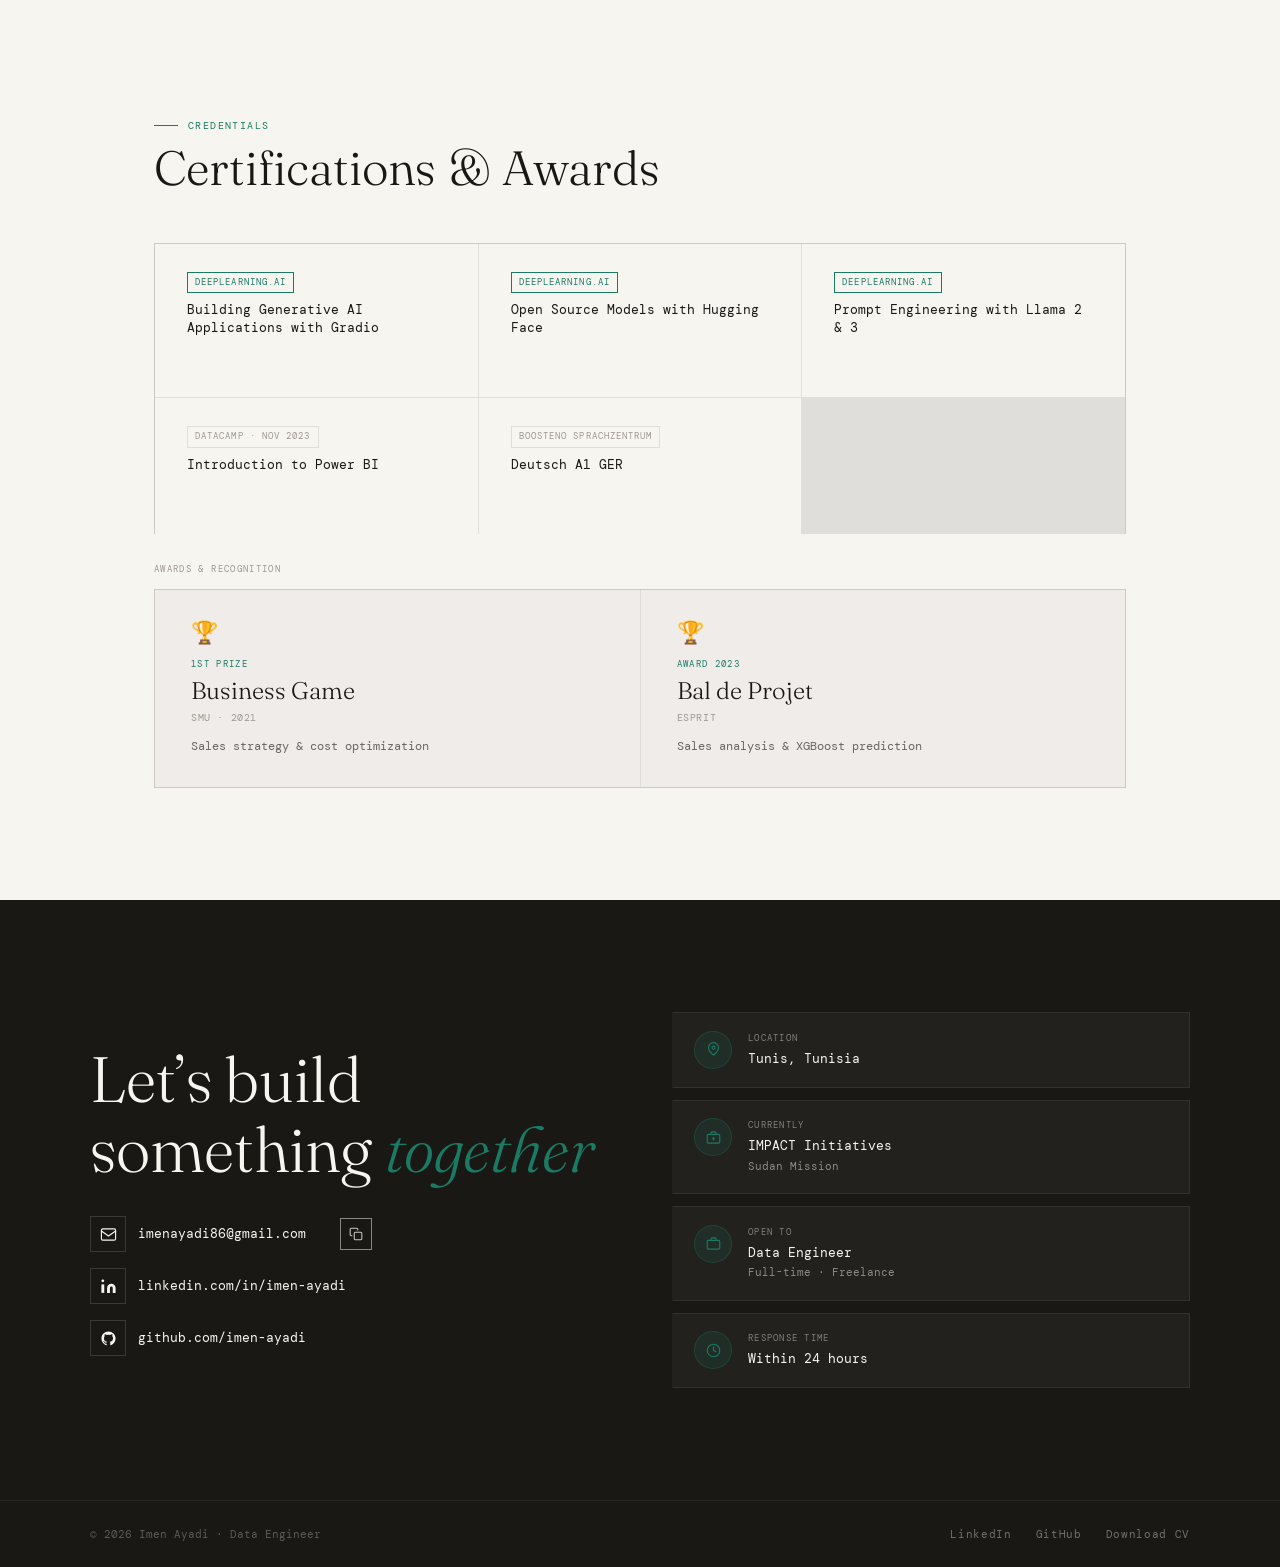
==== commit 1ae1453f: "Fix Deutsch cert: add image and wire up modal Co-Authored-By: Claude Sonnet 4.6 <noreply@anthropic.c" ====
--- a/index.html
+++ b/index.html
@@ -652,9 +652,10 @@
       <div class="cert-arrow">&#x2197;</div>
     </div>
 
-    <div class="cert-card">
+    <div class="cert-card cert-card-link" onclick="openCertModal('assets/images/cert-deutsch.jpeg','Deutsch A1 GER — Boosteno Sprachzentrum')" style="cursor:pointer;">
       <div class="cert-platform">Boosteno Sprachzentrum</div>
       <div class="cert-name">Deutsch A1 GER</div>
+      <div class="cert-arrow">&#x2197;</div>
     </div>
 
   </div>
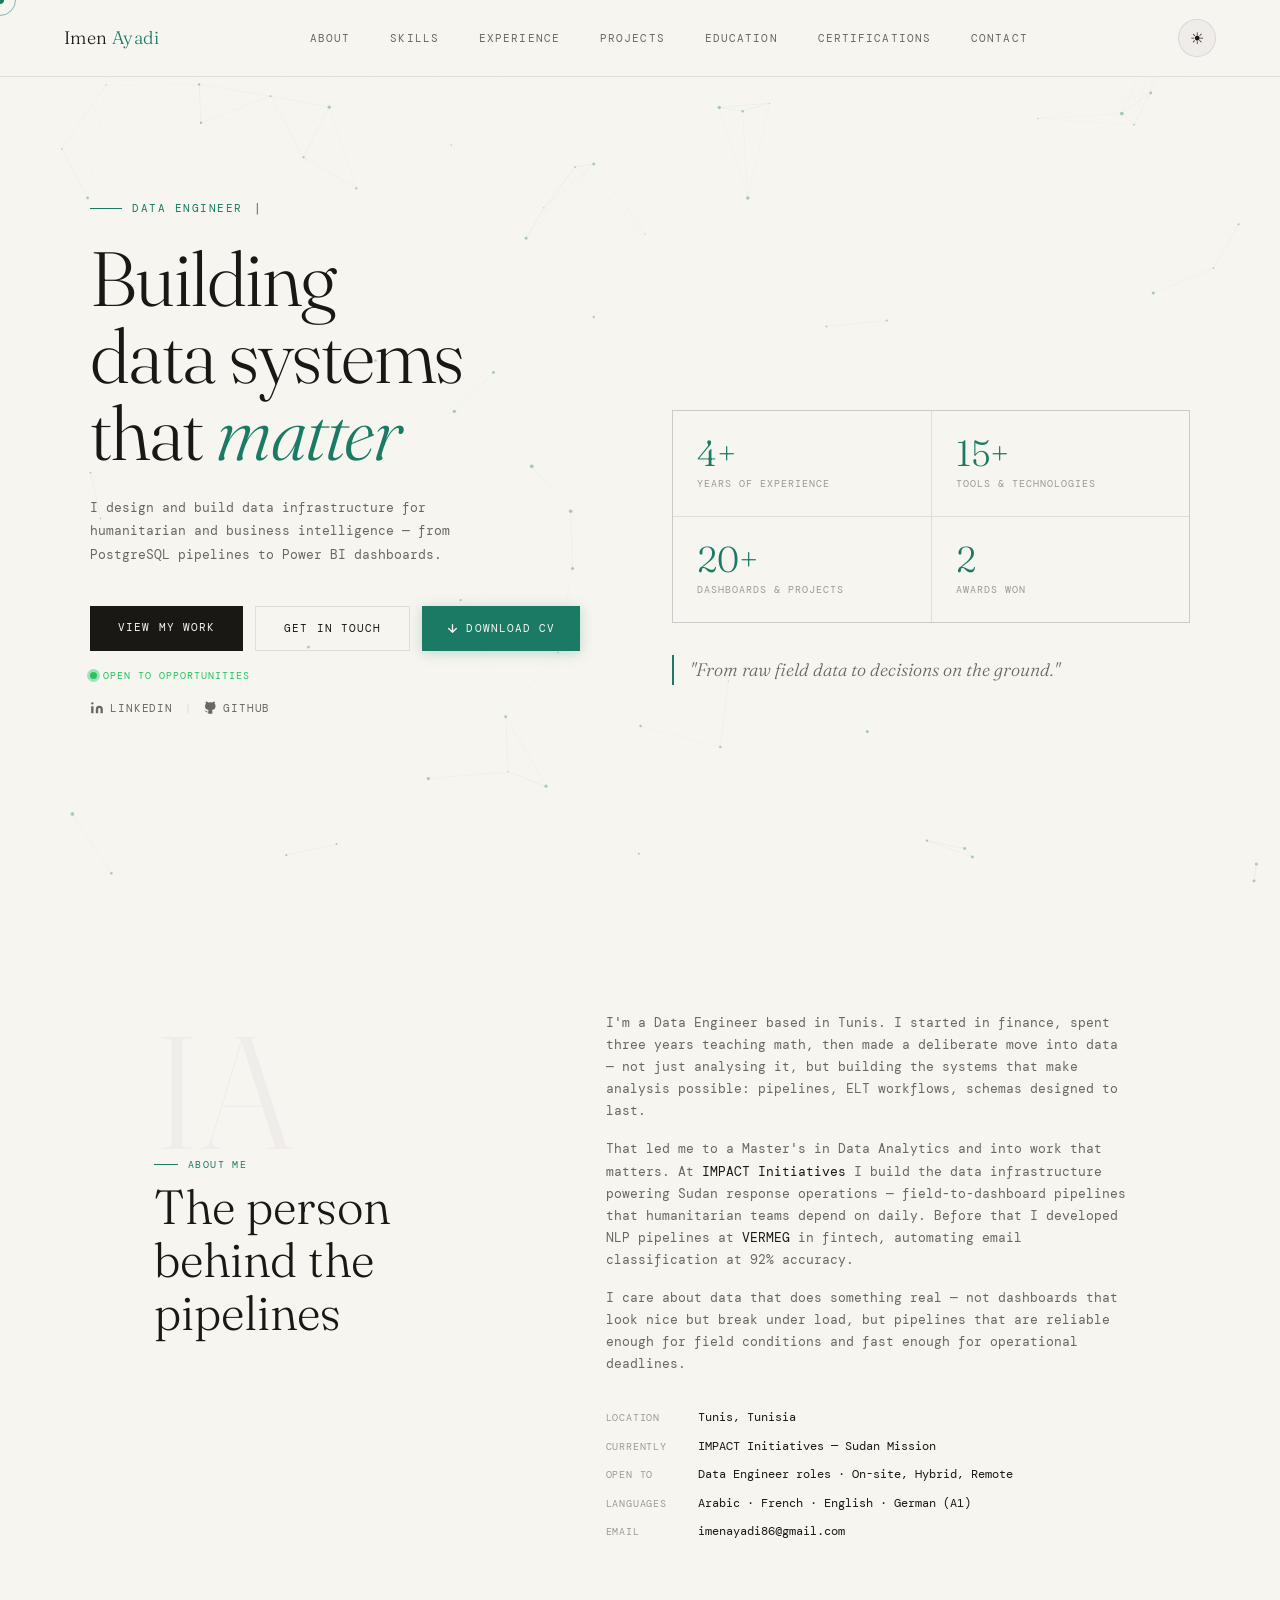
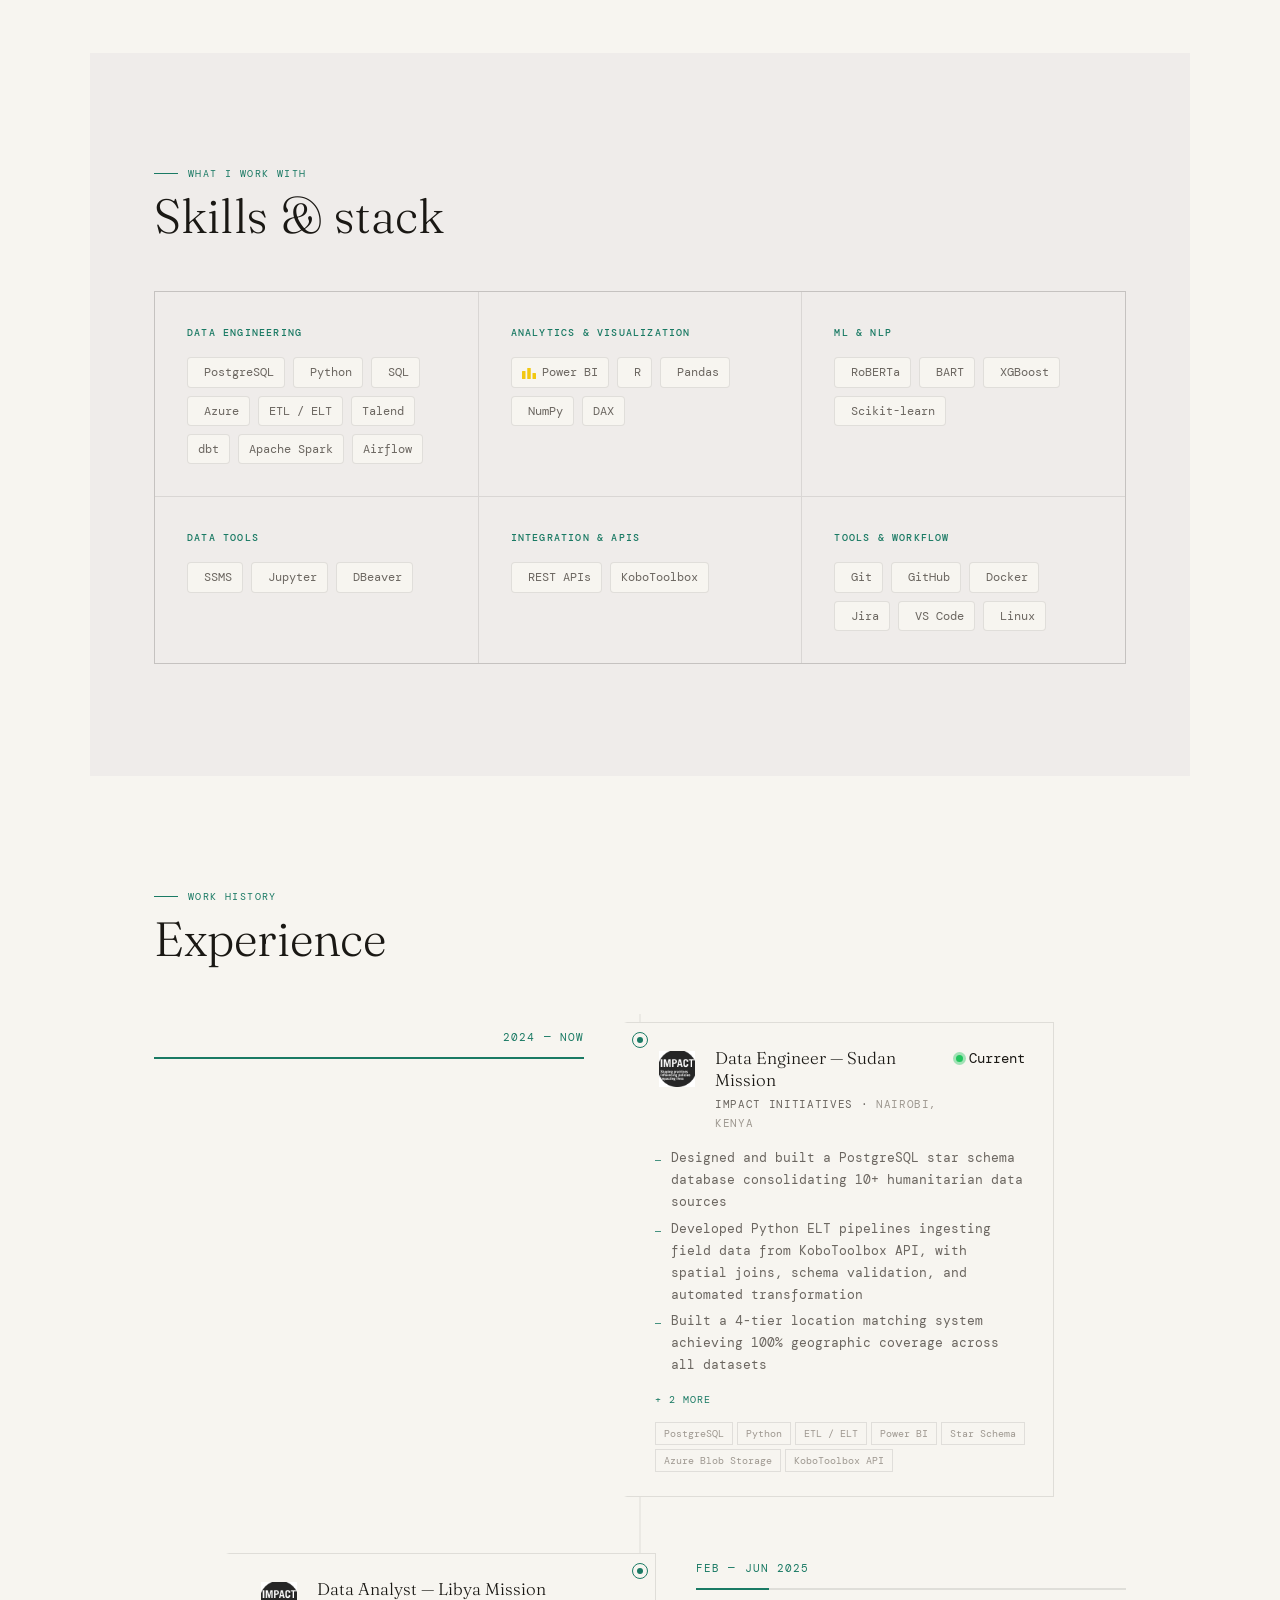
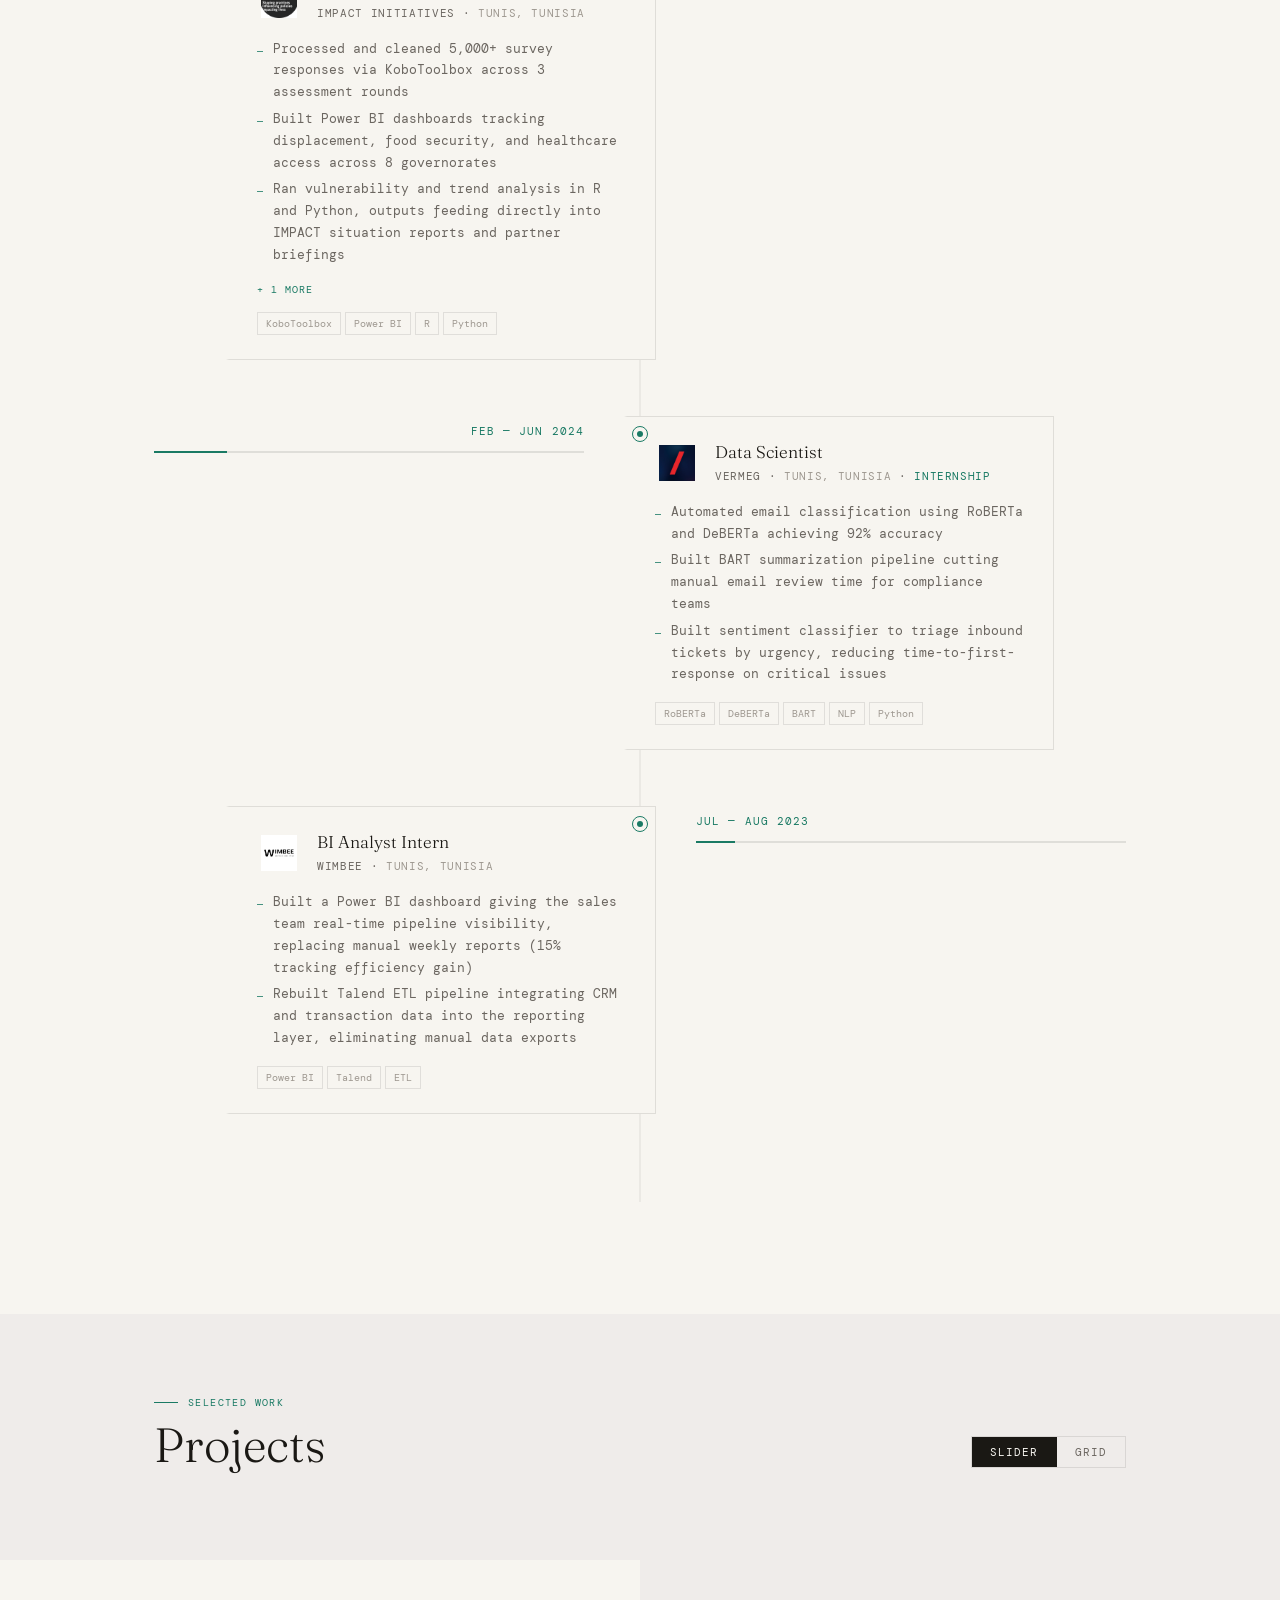
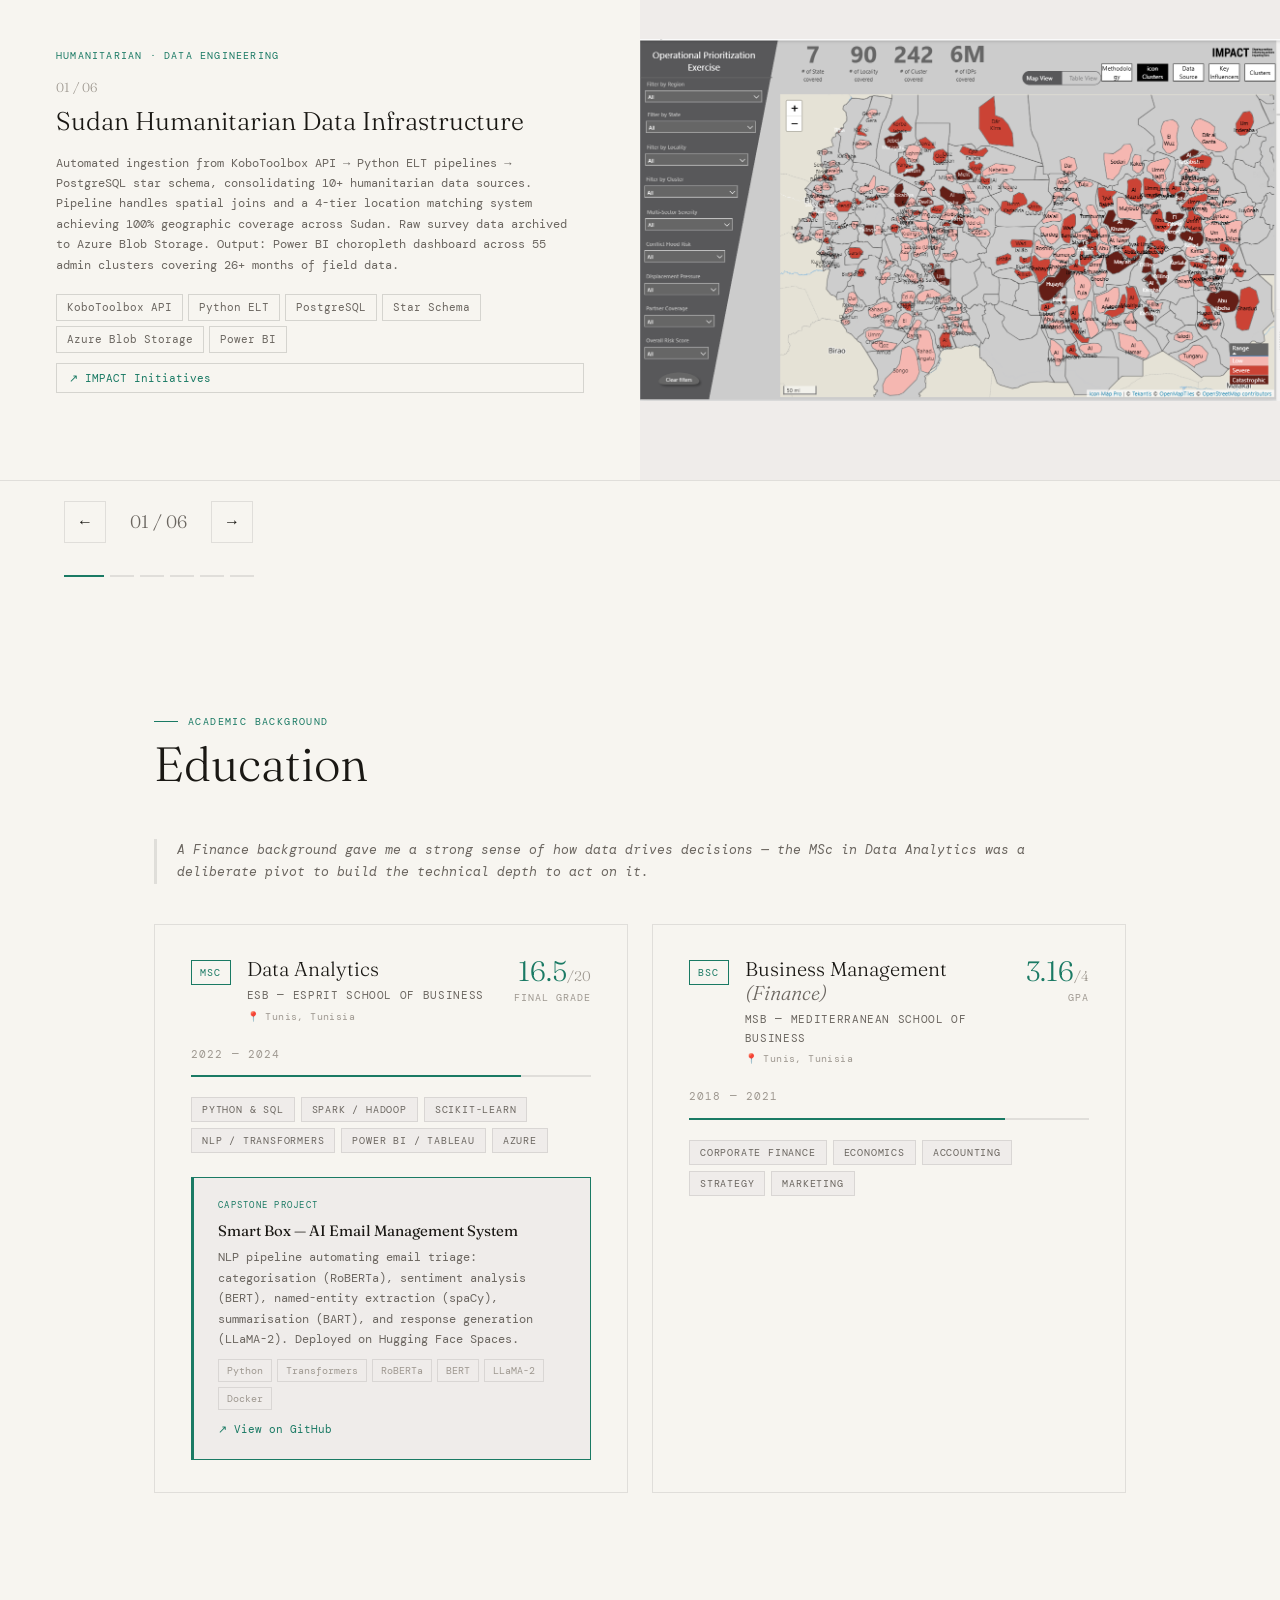
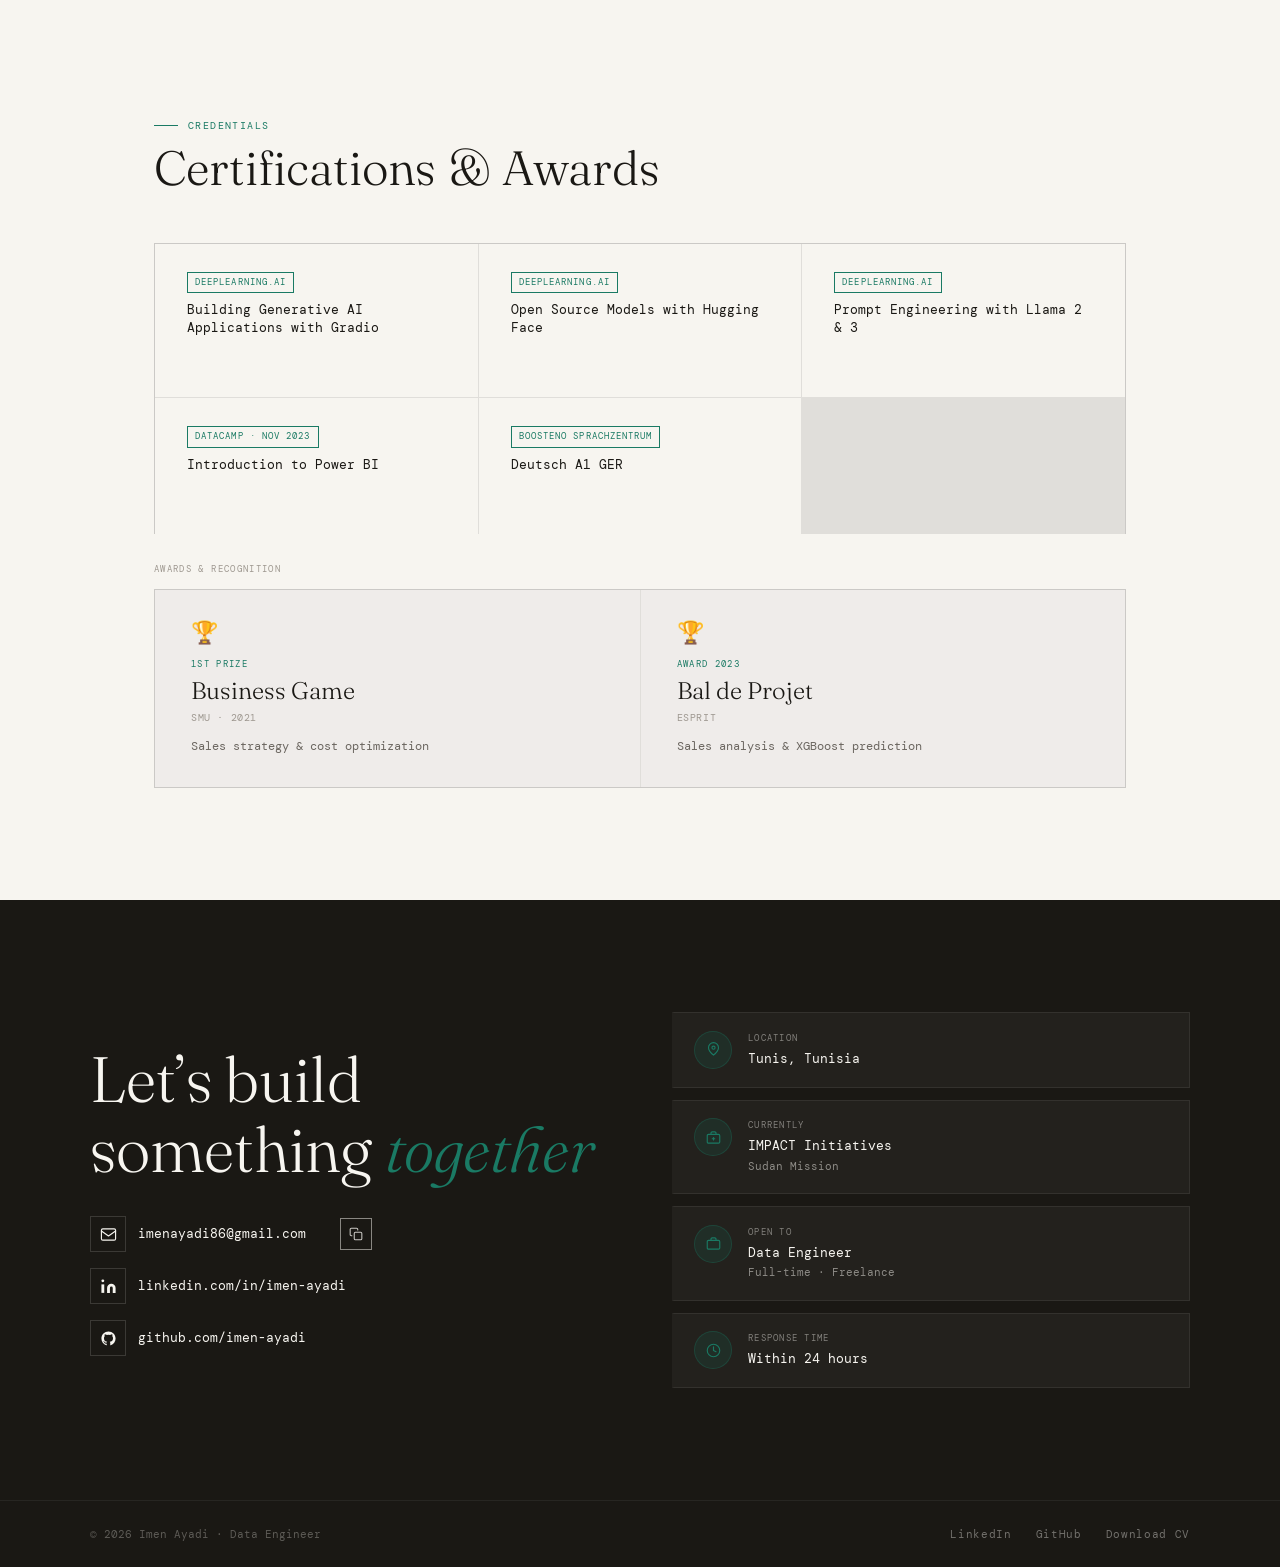
==== commit 9a122139: "Fix cert platform highlight: add teal style to DataCamp and Boosteno badges Co-Authored-By: Claude S" ====
--- a/index.html
+++ b/index.html
@@ -647,13 +647,13 @@
     </a>
 
     <div class="cert-card cert-card-link" onclick="openCertModal('assets/images/cert-powerbi.jpg','Introduction to Power BI — DataCamp')" style="cursor:pointer;">
-      <div class="cert-platform">DataCamp &middot; Nov 2023</div>
+      <div class="cert-platform cert-platform--dlai">DataCamp &middot; Nov 2023</div>
       <div class="cert-name">Introduction to Power BI</div>
       <div class="cert-arrow">&#x2197;</div>
     </div>
 
     <div class="cert-card cert-card-link" onclick="openCertModal('assets/images/cert-deutsch.jpeg','Deutsch A1 GER — Boosteno Sprachzentrum')" style="cursor:pointer;">
-      <div class="cert-platform">Boosteno Sprachzentrum</div>
+      <div class="cert-platform cert-platform--dlai">Boosteno Sprachzentrum</div>
       <div class="cert-name">Deutsch A1 GER</div>
       <div class="cert-arrow">&#x2197;</div>
     </div>
